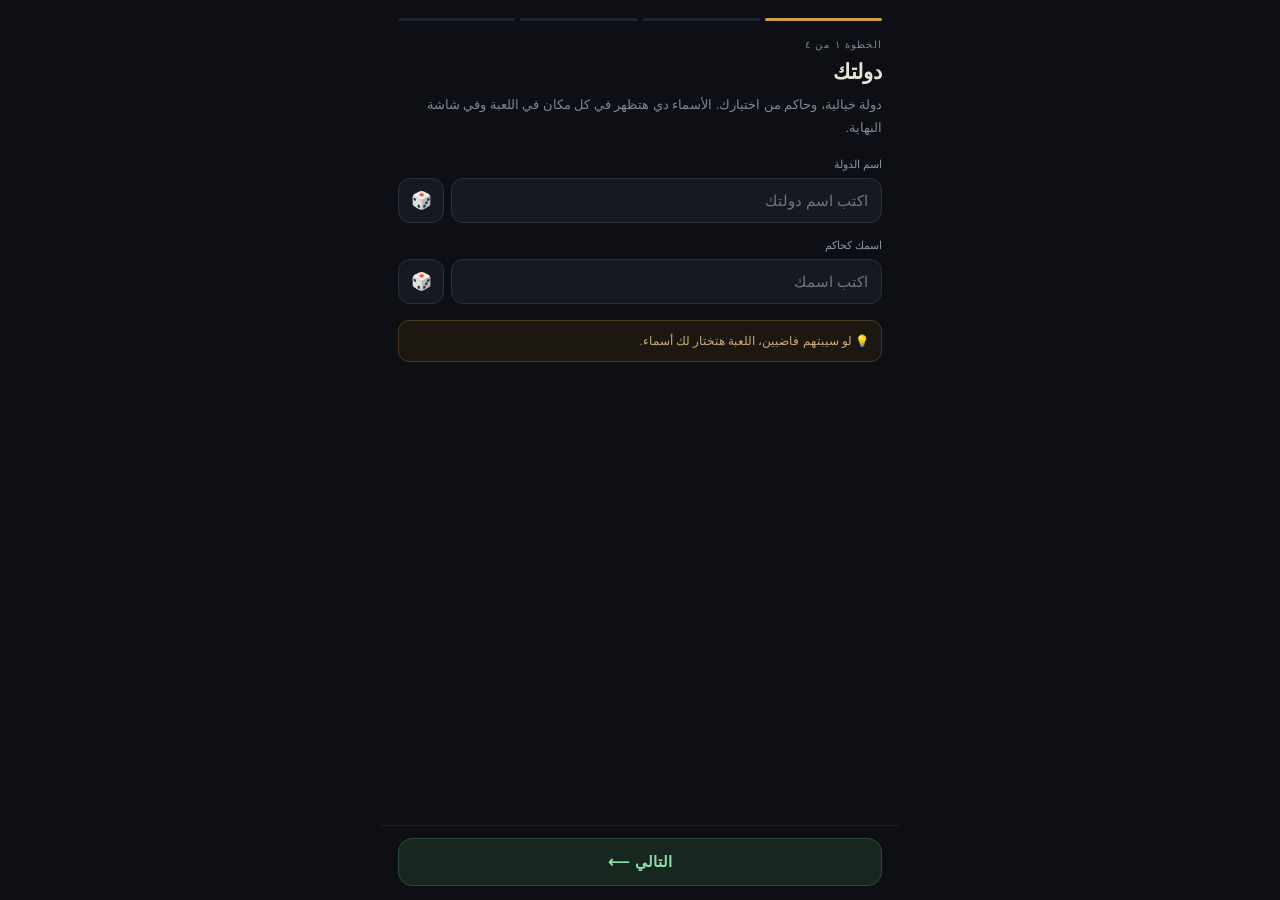
==== game/index.html @ fe2328a4 "البند ٥ — هيكل اللعبة وشاشة البداية" ====
<!DOCTYPE html>
<html lang="ar" dir="rtl">
<head>
<meta charset="utf-8">
<meta name="viewport" content="width=device-width,initial-scale=1,viewport-fit=cover,user-scalable=no">
<meta name="theme-color" content="#0d0f14">
<title>الحُكم</title>
<style>/* One dark theme only: this is a game screen, not a document. Every colour is
   explicit so it never borrows anything from the host page. */
:root{
  --bg:#0d0f14; --panel:#141922; --panel2:#1a1f2b; --line:#232a38; --line2:#2a3040;
  --ink:#e8e3d8; --dim:#7d8697; --dim2:#5d667a;
  --gold:#e8c87a; --gold2:#c9a24b;
  --good:#68d094; --warn:#e8c87a; --bad:#e07575; --info:#6fa8e0;
}
*{box-sizing:border-box;margin:0;padding:0;-webkit-tap-highlight-color:transparent}
html,body{height:100%}
body{
  background:var(--bg); color:var(--ink);
  font-family:'Segoe UI',Tahoma,Arial,sans-serif;
  direction:rtl; text-align:right;
  overscroll-behavior:none; -webkit-user-select:none; user-select:none;
}
#app{max-width:520px;margin:0 auto;height:100dvh;display:flex;flex-direction:column;overflow:hidden}
button{font-family:inherit;cursor:pointer;color:inherit}
.hidden{display:none!important}

/* ---------------------------------------------------------------- setup */
.setup{flex:1;display:flex;flex-direction:column;overflow:hidden}
.setup .steps{display:flex;gap:5px;padding:18px 18px 12px;flex:none}
.setup .sp{flex:1;height:3px;background:#1e2431;border-radius:2px;transition:background .3s}
.setup .sp.on{background:var(--gold2)} .setup .sp.done{background:#3d6b52}
.setup .body{flex:1;overflow-y:auto;padding:6px 18px 18px}
.setup .foot{padding:12px 18px calc(14px + env(safe-area-inset-bottom));flex:none;
  border-top:1px solid var(--panel2);display:flex;gap:8px}
.eyebrow{font-size:10px;color:var(--dim);letter-spacing:.12em;margin-bottom:6px}
h1{font-size:21px;font-weight:700;line-height:1.5;margin-bottom:6px}
.lede{font-size:12.5px;color:var(--dim);line-height:1.85;margin-bottom:18px}
.field{margin-bottom:16px}
.field label{display:block;font-size:11px;color:#8b93a5;margin-bottom:7px}
.field .wrap{display:flex;gap:7px}
input{flex:1;background:var(--panel);border:1px solid var(--line2);border-radius:12px;
  padding:13px;color:var(--ink);font-family:inherit;font-size:15px;text-align:right;
  -webkit-user-select:text;user-select:text}
input:focus{outline:none;border-color:var(--gold2)}
.dice{flex:0 0 46px;background:var(--panel);border:1px solid var(--line2);border-radius:12px;
  color:var(--gold2);font-size:17px}
.opt{width:100%;text-align:right;background:var(--panel);border:1px solid var(--line);
  border-radius:15px;padding:14px;margin-bottom:9px;transition:border-color .15s,background .15s}
.opt.sel{border-color:var(--gold2);background:#191f29}
.opt .hd{display:flex;align-items:center;gap:9px;margin-bottom:3px}
.opt .ic{font-size:20px} .opt .nm{font-size:15.5px;font-weight:700;flex:1}
.opt .tag{font-size:9.5px;color:var(--dim);border:1px solid var(--line2);border-radius:20px;padding:2px 8px}
.opt.sel .tag{color:var(--gold);border-color:#4a3f22}
.opt .ds{font-size:11.5px;color:#8b93a5;line-height:1.85;margin-top:6px}
.opt .detail{max-height:0;overflow:hidden;transition:max-height .28s ease}
.opt.sel .detail{max-height:400px}
.lst{margin-top:11px;padding-top:10px;border-top:1px solid var(--line)}
.li{font-size:11.5px;line-height:1.8;display:flex;gap:7px;margin-bottom:5px}
.li b{flex:none;font-weight:400}
.good b{color:var(--good)} .bad b{color:var(--bad)}
.feel{font-size:11px;color:var(--gold2);margin-top:10px;font-style:italic}
.btn{flex:1;padding:14px;border-radius:14px;border:1px solid #2c4a38;background:#182620;
  color:#8ee0ab;font-size:15px;font-weight:700}
.btn[disabled]{opacity:.35}
.btn.ghost{flex:0 0 92px;background:var(--panel);border-color:var(--line2);color:var(--dim);
  font-weight:400;font-size:13px}
.btn:active:not([disabled]){transform:scale(.98)}
.sum{background:var(--panel);border:1px solid var(--line);border-radius:15px;padding:14px;margin-bottom:9px}
.srow{display:flex;justify-content:space-between;align-items:baseline;padding:6px 0;font-size:13px}
.srow .v{font-variant-numeric:tabular-nums;font-weight:700}
.srow .d{font-size:10.5px;margin-right:6px}
.up{color:var(--good)} .dn{color:var(--bad)}
.flag{background:#1d1712;border:1px solid #4a3a22;border-radius:11px;padding:10px 12px;
  font-size:11.5px;line-height:1.8;color:#c9a97a;margin-bottom:8px}
.title{background:linear-gradient(180deg,#1e2431,#171c26);border:1px solid #2e3648;border-radius:16px;
  padding:18px 14px;text-align:center;margin-bottom:12px}
.title .cn{font-size:19px;font-weight:700;margin-bottom:4px}
.title .rn{font-size:12px;color:var(--gold)}

/* ---------------------------------------------------------------- game */
.game{flex:1;display:flex;flex-direction:column;overflow:hidden}
.top{padding:calc(10px + env(safe-area-inset-top)) 13px 9px;border-bottom:1px solid #1e2431;
  background:var(--panel);flex:none}
.trow{display:flex;justify-content:space-between;align-items:center;margin-bottom:5px;gap:8px}
.date{font-size:12px;color:#8b93a5;white-space:nowrap}
.date b{color:var(--gold);font-size:14px;font-variant-numeric:tabular-nums}
.who{font-size:10.5px;color:var(--dim2);overflow:hidden;text-overflow:ellipsis;
  white-space:nowrap;margin-bottom:9px}
.clock{display:flex;gap:4px;flex:none}
.cbtn{background:var(--panel2);border:1px solid var(--line2);color:#8b93a5;border-radius:7px;
  padding:4px 8px;font-size:11px;min-width:30px}
.cbtn.on{background:#1e2a22;border-color:#2c4a38;color:#8ee0ab}
.meters{display:grid;grid-template-columns:repeat(4,1fr);gap:7px}
.mtr{text-align:center}
.mtr .lb{font-size:8.5px;color:var(--dim);display:block;margin-bottom:3px}
.mtr .vl{font-size:13px;font-weight:700;font-variant-numeric:tabular-nums;display:block;margin-bottom:3px}
.mtr .bar{height:3px;background:#0d1017;border-radius:2px;overflow:hidden}
.mtr .fl{height:100%;border-radius:2px;transition:width .4s,background .4s}
.mtr.danger{animation:pulse 1.3s infinite}
@keyframes pulse{0%,100%{opacity:1}50%{opacity:.55}}
.view{flex:1;overflow-y:auto;padding:14px;-webkit-overflow-scrolling:touch}
.nav{display:grid;grid-template-columns:repeat(5,1fr);border-top:1px solid #1e2431;
  background:var(--panel);flex:none;padding-bottom:env(safe-area-inset-bottom)}
.nav button{background:none;border:0;padding:9px 2px 11px;color:var(--dim2);font-size:9px;
  display:flex;flex-direction:column;align-items:center;gap:4px}
.nav button i{font-style:normal;font-size:17px;opacity:.5}
.nav button.on{color:var(--gold)} .nav button.on i{opacity:1}
.soon{background:var(--panel);border:1px dashed #3a4457;border-radius:14px;padding:22px 16px;text-align:center}
.soon .ic{font-size:30px;display:block;margin-bottom:10px;opacity:.8}
.soon h3{font-size:15px;margin-bottom:7px}
.soon p{font-size:12px;color:var(--dim);line-height:1.9;max-width:34ch;margin:0 auto}
.soon .item{display:inline-block;margin-top:12px;font-size:10.5px;color:var(--gold2);
  border:1px solid #4a3f22;border-radius:20px;padding:3px 11px}
.card{background:var(--panel);border:1px solid var(--line);border-radius:13px;padding:13px;margin-bottom:9px}
.card h3{font-size:14px;margin-bottom:8px}
.krow{display:flex;justify-content:space-between;padding:5px 0;font-size:13px;color:#9aa3b6}
.krow b{color:var(--ink);font-variant-numeric:tabular-nums}
.log{font-size:11.5px;color:var(--dim);line-height:1.9;border-right:2px solid var(--line2);
  padding-right:10px;margin-bottom:7px}
</style>
</head>
<body>
<div id="app">

  <div class="setup" id="setup">
    <div class="steps" id="steps"></div>
    <div class="body" id="setupBody"></div>
    <div class="foot" id="setupFoot"></div>
  </div>

  <div class="game hidden" id="game">
    <div class="top">
      <div class="trow">
        <div class="date" id="date"></div>
        <div class="clock">
          <button class="cbtn" id="pp" data-clock="pp">▶</button>
          <button class="cbtn" id="sp0" data-clock="0">×١</button>
          <button class="cbtn" id="sp1" data-clock="1">×٢</button>
          <button class="cbtn" id="sp2" data-clock="2">×٣</button>
        </div>
      </div>
      <div class="who" id="who"></div>
      <div class="meters" id="meters"></div>
    </div>
    <div class="view" id="view"></div>
    <div class="nav" id="nav"></div>
  </div>

</div>
<script>/* ============================================================================
   The engine. No DOM here — only state and rules.
   Kept separate from the UI so the same month loop can later be driven by the
   balance simulator without a browser, and so a UI bug can never be a rules bug.
   ========================================================================== */

var BALANCE = {"_note": "كل الفلوس بالمليون. كل المؤشرات من 0 إلى 100 إلا التضخم (نسبة سنوية).", "start": {"treasury": 2400, "inflation": 6.0, "tax_rate": 20, "utility_price": 50, "food_subsidy": 60, "budget_pct": 118, "minister_competence": 65, "admin_salaries": 180, "population_millions": 12.0}, "governorates": {"capital": {"name": "العاصمة", "population": 4.2, "wealth": 1.3, "youth": 0.85, "facilities": {"water": 3, "power": 2, "sewage": 2, "health": 4, "edu": 5, "police": 6, "fire": 4}}, "industrial": {"name": "الصناعية", "population": 2.4, "wealth": 1.1, "youth": 1.0, "facilities": {"water": 2, "power": 1, "sewage": 1, "health": 2, "edu": 3, "police": 3, "fire": 2}}, "agri": {"name": "الزراعية", "population": 2.2, "wealth": 0.8, "youth": 1.05, "facilities": {"water": 1, "power": 1, "sewage": 1, "health": 2, "edu": 2, "police": 2, "fire": 2}}, "south": {"name": "الجنوب", "population": 2.6, "wealth": 0.6, "youth": 1.35, "facilities": {"water": 1, "power": 1, "sewage": 1, "health": 1, "edu": 3, "police": 3, "fire": 1}}, "border": {"name": "الحدودية", "population": 0.6, "wealth": 0.75, "youth": 1.0, "facilities": {"water": 1, "power": 1, "sewage": 0, "health": 1, "edu": 1, "police": 1, "fire": 1}}}, "services": {"water": {"name": "المياه", "serves_millions": 1.5, "monthly_ask": 60, "build_cost": 520, "build_months": 6, "adds_monthly": 9, "approval_weight": 0.16}, "power": {"name": "الكهربا", "serves_millions": 1.8, "monthly_ask": 105, "build_cost": 900, "build_months": 11, "adds_monthly": 16, "approval_weight": 0.15}, "sewage": {"name": "الصرف", "serves_millions": 2.0, "monthly_ask": 45, "build_cost": 610, "build_months": 9, "adds_monthly": 8, "approval_weight": 0.11}, "health": {"name": "الصحة", "serves_millions": 1.0, "monthly_ask": 82, "build_cost": 400, "build_months": 8, "adds_monthly": 7, "approval_weight": 0.17}, "edu": {"name": "التعليم", "serves_millions": 0.6, "monthly_ask": 95, "build_cost": 180, "build_months": 4, "adds_monthly": 6, "approval_weight": 0.14}, "police": {"name": "الشرطة", "serves_millions": 0.5, "monthly_ask": 58, "build_cost": 150, "build_months": 3, "adds_monthly": 5, "approval_weight": 0.15}, "fire": {"name": "الإسعاف", "serves_millions": 0.5, "monthly_ask": 35, "build_cost": 120, "build_months": 3, "adds_monthly": 4, "approval_weight": 0.12}}, "income": {"income_tax_coef": 2.3, "corporate_tax_coef": 33.0, "utility_bills_coef": 22.0, "formula": "الدخل = مؤشر الأسعار × (سكان×2.30×الضريبة×كفاءة المالية + سكان×33×(الكهربا÷60)×كفاءة المالية + سكان×22×(سعر الفواتير÷50))"}, "food": {"agri_yield": 11.0, "world_price": 28, "consumption_per_million": 1.0, "price_smoothing": 0.55, "formula": "الإنتاج = 11 × (مستوى مياه الزراعية ÷ 60) · العجز = السكان − الإنتاج"}, "inflation": {"monthly_decay": 0.08, "floor": 3.0, "deficit_penalty": 1.4, "collapse_at": 150.0, "pain_starts_above": 9.0, "pain_coef": 1.5, "print_350_adds": 2.2}, "mood": {"smoothing": 0.3, "stability_smoothing": 0.22, "tax_pain_coef": 1.6, "tax_pain_free_below": 18, "utility_pain_coef": 0.8, "food_pain_coef": 0.85, "approval_danger": 35, "stability_danger": 40, "boil_cap": 100, "boil_cooldown": 7}, "population": {"monthly_growth_base": 0.0018, "health_penalty_coef": 0.001}};
var SETUP   = {"government_types": [{"id": "monarchy", "ic": "👑", "nm": "ملكي", "tag": "الشرعية موروثة", "desc": "إنت ملك. الناس مش لازم تحبك عشان تفضل في الكرسي — بس تغيير أي حاجة صعب.", "mods": {"stability": 12, "ap": -1}, "good": ["ثبات سياسي بيبدأ أعلى بـ١٢", "الغليان بيتراكم أبطأ ١٥٪", "العزل محتاج أزمة أكبر بكتير"], "bad": ["طاقة قرارات أقل (٥) — البلاط والتقاليد بيقيدوك", "الشباب والحزب الحديث بيبدأوا غاضبين", "عزل أي وزير بيكلف ثبات ×١.٥"], "feel": "لعبة بطيئة ومستقرة. بتعيش طويل، بس بتتحرك ببطء."}, {"id": "republic", "ic": "🗳️", "nm": "جمهوري", "tag": "شرعيتك من الصندوق", "desc": "دولة بمؤسسات. الجهاز بيشتغل أحسن — بس فيه انتخابات كل ٤ سنين، والرضا وقتها هو كل حاجة.", "mods": {"competence": 8}, "good": ["كفاءة الوزرا +٨ — التعيين مؤسسي مش مزاجي", "دخل الضرايب +٨٪ (جهاز تحصيل منظم)", "الفضيحة الواحدة مش بتوديك — المؤسسات بتمتص"], "bad": ["🗳️ انتخابات كل ٤ سنين — رضاك تحت ٤٠ يوم الانتخابات = خرجت", "نفوذ الأحزاب +١٥٪", "الإعلام أحر → الفضايح بتنتشر أسرع"], "feel": "لعبة بإيقاع. أربع سنين شغل، وامتحان."}, {"id": "dictator", "ic": "🎖️", "nm": "ديكتاتوري", "tag": "شرعيتك من الجيش", "desc": "كل السلطة في إيدك. الأحزاب ضعيفة والإعلام مقموع — والجيش هو الحاجة الوحيدة اللي بتخاف منها.", "mods": {"ap": 2, "approval": -10}, "good": ["طاقة قرارات ٨ — تعمل اللي إنت عايزه", "القمع بينجح أكتر ٣٠٪", "نفوذ الأحزاب −٤٠٪", "احتمال الفضيحة ×٠.٦ — الإعلام مقفول"], "bad": ["الرضا بيبدأ −١٠ وبينزل لوحده كل شهر", "دخل الشركات −١٥٪ — مفيش استثمار", "⚠️ لو رضا الجيش نزل تحت ٣٠ → انقلاب فوري ونهاية تالتة"], "feel": "لعبة قوة وخوف. بتقدر على كل حاجة إلا حاجة واحدة."}], "society_types": [{"id": "conservative", "ic": "🕌", "nm": "مجتمع محافظ", "tag": "بطيء ومستقر", "desc": "مجتمع متماسك بيقدّر الاستقرار. بيسامحك كتير — لو ما حاولتش تغيّره.", "mods": {"stability": 8}, "good": ["ثبات +٨", "الغليان بيتراكم أبطأ ١٥٪", "كتلة المتدينين أكبر — ولو راضية بتهدّي الباقي"], "bad": ["كل إصلاح كبير بيكلف ضعف الرضا", "التعليم أثره على الاقتصاد أقل ٢٠٪"]}, {"id": "open", "ic": "🏙️", "nm": "مجتمع مدني منفتح", "tag": "بينمو وبيراقب", "desc": "مجتمع متعلم وبيتحرك بسرعة. بيبني لك اقتصاد قوي — وبيمسك عليك كل غلطة.", "mods": {"competence": 6}, "good": ["التعليم أثره +٣٠٪ على الدخل طويل المدى", "دخل الشركات +١٢٪", "كفاءة الوزرا +٦"], "bad": ["الفضيحة بتنتشر ×١.٥ — الإعلام حر", "كتلة الشباب أكبر وبتنزل الشارع أسرع"]}, {"id": "tribal", "ic": "🪶", "nm": "مجتمع قبلي عشائري", "tag": "ولاء بدل كفاءة", "desc": "الولاء هنا أهم من الشهادة. رجالتك مخلصين لك — ومش شاطرين.", "mods": {"loyalty": 15, "competence": -12}, "good": ["ولاء الوزرا بيبدأ +١٥", "رشوة الجيش أرخص ٣٠٪", "المحافظات البعيدة أهدى"], "bad": ["كفاءة الوزرا −١٢ — محسوبية", "لو بنيت في محافظة كتير، الباقيين بيغاروا ورضاهم ينزل"]}, {"id": "divided", "ic": "⚡", "nm": "مجتمع منقسم", "tag": "صعب — للمرة التانية", "desc": "مجتمع مشقوق لنصين. خصومك مش متفقين على حاجة — ولا شعبك كمان.", "mods": {"approval": -6}, "good": ["الأحزاب مش بتتحد ضدك", "تقدر تلعب طرف ضد طرف — التفاوض أرخص"], "bad": ["كل أزمة بتكبر ×١.٤", "الرضا بيبدأ −٦ والغليان بيتراكم أسرع"]}], "base_start": {"approval": 52, "stability": 68, "treasury": 2400, "ap": 6, "inflation": 6.0, "competence": 65, "loyalty": 65}, "suggested_country_names": ["جمهورية النهر", "دولة السواحل", "بلاد الرمال", "اتحاد الوديان", "مملكة الشمال", "دولة المرتفعات", "بلاد النخيل"], "suggested_ruler_names": ["كريم عبد الحكم", "سليم الفارس", "عادل بن راشد", "نور الدين حلمي", "طارق العامري", "مراد الشريف"]};

/* Speeds are seconds of real time per in-game month. Slow is deliberately slow:
   the player should have time to read a screen before the month turns. */
var SPEEDS = [6.0, 3.0, 1.5];

function clamp(v, lo, hi) { return Math.max(lo === undefined ? 0 : lo, Math.min(hi === undefined ? 100 : hi, v)); }

/* Build the starting state from the player's setup choices.
   Everything the game needs lives on this one plain object, so saving the game
   later is JSON.stringify(S) and nothing more. */
function newGame(choice) {
  var b = BALANCE.start;
  var S = {
    version: 1,
    country: choice.country,
    ruler: choice.ruler,
    govId: choice.gov.id,
    socId: choice.soc.id,
    month: 1,            // 1..12
    year: 1,
    totalMonths: 0,      // months survived — the score
    approval: SETUP.base_start.approval,
    stability: SETUP.base_start.stability,
    inflation: b.inflation,
    priceIndex: 1.0,
    treasury: b.treasury,
    personal: 0,
    ap: SETUP.base_start.ap,
    apMax: SETUP.base_start.ap,
    competence: SETUP.base_start.competence,
    loyalty: SETUP.base_start.loyalty,
    log: []
  };
  // Government and society are modifiers, never separate content. Applying them
  // here is the only place they touch the state.
  [choice.gov, choice.soc].forEach(function (opt) {
    for (var k in opt.mods) if (S[k] !== undefined) S[k] += opt.mods[k];
  });
  S.apMax = S.ap;
  S.approval = clamp(S.approval);
  S.stability = clamp(S.stability);
  return S;
}

/* Events carry DATA, never text. The engine must not decide how a number is
   written — that is the UI's job, and mixing the two put Latin digits on an
   Arabic screen once already. */

/* The whole month, in one function.
   Whatever calls this — a timer, a button, or elapsed offline time — is not the
   engine's business. That separation is what lets us change how time flows
   without touching a single rule. Returns the events the UI should react to. */
function tickMonth(S) {
  var events = [];

  S.totalMonths += 1;
  S.month += 1;
  if (S.month > 12) { S.month = 1; S.year += 1; events.push({ type: 'year', year: S.year }); }

  // Prices drift with inflation every month; the rest of the economy lands in
  // item 7 and reads this index rather than raw numbers.
  S.priceIndex *= 1 + (S.inflation / 100) / 12;

  S.ap = S.apMax;                       // action points refill each month

  return events;
}

/* ---- helpers the UI needs but that are rules, not presentation ---------- */

function govOf(S) {
  return SETUP.government_types.filter(function (g) { return g.id === S.govId; })[0];
}
function socOf(S) {
  return SETUP.society_types.filter(function (s) { return s.id === S.socId; })[0];
}

/* A meter is in danger below the balance file's own thresholds, so the warning
   the player sees and the number the simulator uses can never disagree. */
function danger(S) {
  return {
    approval: S.approval < BALANCE.mood.approval_danger,
    stability: S.stability < BALANCE.mood.stability_danger,
    inflation: S.inflation > BALANCE.inflation.pain_starts_above
  };
}
</script>
<script>/* ============================================================================
   The screens. Reads the engine's state, never changes the rules.
   ========================================================================== */

var AR = '٠١٢٣٤٥٦٧٨٩';
function ar(n) {
  return String(Math.round(n)).replace(/-/g, '−').replace(/\d/g, function (d) { return AR[+d]; });
}
/* Decimals need the same digits as everything else, or one number on the screen
   is suddenly in a different script from its neighbours. */
function arDec(n, places) {
  return n.toFixed(places).replace(/\./g, '٫').replace(/\d/g, function (d) { return AR[+d]; });
}
function el(id) { return document.getElementById(id); }

var S = null;                 // the game state, null while in setup
var tab = 'pres';
var running = false;
var speed = 0;
var timer = null;
var setupState = { step: 0, country: '', ruler: '', gov: null, soc: null };

/* ------------------------------------------------------------------ setup */
function setupView() {
  var st = setupState;
  if (st.step === 0) {
    return '<div class="eyebrow">الخطوة ١ من ٤</div><h1>دولتك</h1>'
      + '<p class="lede">دولة خيالية، وحاكم من اختيارك. الأسماء دي هتظهر في كل مكان في اللعبة وفي شاشة النهاية.</p>'
      + '<div class="field"><label>اسم الدولة</label><div class="wrap">'
      + '<input id="cn" value="' + esc(st.country) + '" placeholder="اكتب اسم دولتك">'
      + '<button class="dice" data-roll="country">🎲</button></div></div>'
      + '<div class="field"><label>اسمك كحاكم</label><div class="wrap">'
      + '<input id="rn" value="' + esc(st.ruler) + '" placeholder="اكتب اسمك">'
      + '<button class="dice" data-roll="ruler">🎲</button></div></div>'
      + '<div class="flag">💡 لو سيبتهم فاضيين، اللعبة هتختار لك أسماء.</div>';
  }
  if (st.step === 1) {
    return '<div class="eyebrow">الخطوة ٢ من ٤</div><h1>نظام الحكم</h1>'
      + '<p class="lede">ده مش شكل بس — ده بيغيّر مصدر شرعيتك، يعني بيغيّر الحاجة اللي ممكن تسقطك.</p>'
      + optionList(SETUP.government_types, st.gov, 'gov');
  }
  if (st.step === 2) {
    return '<div class="eyebrow">الخطوة ٣ من ٤</div><h1>طبيعة المجتمع</h1>'
      + '<p class="lede">الناس اللي هتحكمهم. ده بيحدد إيه اللي بيغضبهم، وقد إيه بيسامحوا.</p>'
      + optionList(SETUP.society_types, st.soc, 'soc');
  }
  return summaryView();
}

function esc(s) {
  return String(s).replace(/&/g, '&amp;').replace(/</g, '&lt;').replace(/>/g, '&gt;').replace(/"/g, '&quot;');
}

function optionList(list, current, key) {
  return list.map(function (o, i) {
    var sel = current && current.id === o.id;
    var h = '<button class="opt' + (sel ? ' sel' : '') + '" data-pick="' + key + '" data-i="' + i + '">'
      + '<div class="hd"><span class="ic">' + o.ic + '</span><span class="nm">' + o.nm + '</span>'
      + '<span class="tag">' + o.tag + '</span></div>'
      + '<p class="ds">' + o.desc + '</p><div class="detail"><div class="lst">';
    h += o.good.map(function (g) { return '<div class="li good"><b>▲</b><span>' + g + '</span></div>'; }).join('');
    h += o.bad.map(function (g) { return '<div class="li bad"><b>▼</b><span>' + g + '</span></div>'; }).join('');
    if (o.feel) h += '<div class="feel">' + o.feel + '</div>';
    return h + '</div></div></button>';
  }).join('');
}

/* Showing the resulting numbers BEFORE the game starts is the point of the
   setup: the player should feel the trade-off, not discover it in year three. */
function summaryView() {
  var st = setupState, base = SETUP.base_start, v = {}, d = {};
  for (var k in base) v[k] = base[k];
  [st.gov, st.soc].forEach(function (o) {
    if (!o) return;
    for (var k in o.mods) { v[k] += o.mods[k]; d[k] = (d[k] || 0) + o.mods[k]; }
  });
  function row(label, key, suffix) {
    var delta = d[key] ? '<span class="d ' + (d[key] > 0 ? 'up' : 'dn') + '">'
      + (d[key] > 0 ? '▲+' : '▼') + ar(Math.abs(d[key])) + '</span>' : '';
    return '<div class="srow"><span>' + label + '</span><span class="v">'
      + ar(v[key]) + (suffix || '') + delta + '</span></div>';
  }
  var h = '<div class="eyebrow">الخطوة ٤ من ٤</div><h1>قبل ما تبدأ</h1>'
    + '<p class="lede">دي حالة دولتك يوم ما تمسك الحكم — بعد ما اختياراتك اتحسبت.</p>'
    + '<div class="title"><div class="cn">' + esc(st.country || 'دولة بلا اسم') + '</div>'
    + '<div class="rn">' + (st.gov ? st.gov.ic + ' ' : '') + esc(st.ruler || 'حاكم بلا اسم') + '</div></div>'
    + '<div class="sum">'
    + row('الرضا الشعبي', 'approval') + row('الثبات السياسي', 'stability')
    + row('كفاءة الوزرا', 'competence') + row('ولاء الوزرا', 'loyalty')
    + row('طاقة القرارات', 'ap') + row('التضخم', 'inflation', '٪')
    + '<div class="srow"><span>الخزينة</span><span class="v">' + ar(BALANCE.start.treasury) + 'م</span></div>'
    + '</div>';
  if (st.gov && st.gov.id === 'republic') h += '<div class="flag">🗳️ أول انتخابات بعد ٤٨ شهر. لو رضاك وقتها تحت ٤٠، خرجت.</div>';
  if (st.gov && st.gov.id === 'dictator') h += '<div class="flag">⚠️ رضا الجيش تحت ٣٠ = انقلاب فوري. راقب وزير الدفاع.</div>';
  if (st.gov && st.gov.id === 'monarchy') h += '<div class="flag">👑 مفيش انتخابات ومفيش مدة. بتفضل لحد ما يشيلوك.</div>';
  if (st.soc && st.soc.id === 'divided') h += '<div class="flag">⚡ الوضع الصعب. ما تلعبهوش أول مرة.</div>';
  return h;
}

function setupFoot() {
  var st = setupState;
  var ok = st.step === 1 ? !!st.gov : st.step === 2 ? !!st.soc : true;
  return (st.step > 0 ? '<button class="btn ghost" data-nav="back">⟶ رجوع</button>' : '')
    + '<button class="btn" data-nav="next"' + (ok ? '' : ' disabled') + '>'
    + (st.step === 3 ? 'ابدأ الحُكم ⟵' : 'التالي ⟵') + '</button>';
}

function drawSetup() {
  var h = '';
  for (var i = 0; i < 4; i++) h += '<div class="sp ' + (i < setupState.step ? 'done' : i === setupState.step ? 'on' : '') + '"></div>';
  el('steps').innerHTML = h;
  el('setupBody').innerHTML = setupView();
  el('setupFoot').innerHTML = setupFoot();
}

/* ------------------------------------------------------------------- game */
var TABS = [['pres', '🏛️', 'الرئاسة'], ['treas', '💰', 'الخزينة'], ['serv', '🏗️', 'الخدمات'],
            ['govt', '👔', 'الحكومة'], ['pol', '⚖️', 'السياسة']];

/* Each tab names the plan item that fills it. Blind building means Karim must
   be able to see what is done and what is not without asking. */
var SOON = {
  pres: ['🏛️', 'الرئاسة', 'المواقف اللي بتيجي لك، ومكتب الرئاسة والأفعال اللي بتبدأها إنت.', 'البند ١٢'],
  treas: ['💰', 'الخزينة', 'الدخل والمصروف والضرايب وأسعار الخدمات ودعم الغذاء.', 'البند ٨'],
  serv: ['🏗️', 'الخدمات', 'السبع خدمات، التشغيل والبناء، وفلتر المحافظات الخمسة.', 'البند ٧'],
  govt: ['👔', 'الحكومة', 'رئيس الوزراء والوزرا التمنية، الولاء والكفاءة، والبنك المركزي.', 'البند ١٠'],
  pol: ['⚖️', 'السياسة', 'الأحزاب الأربعة والكتل الاجتماعية الخمسة والصراع بينهم.', 'البند ١٣']
};

function meterColor(v) { return v >= 65 ? 'var(--good)' : v >= 45 ? 'var(--warn)' : 'var(--bad)'; }

function drawTop() {
  var g = govOf(S), dg = danger(S);
  el('date').innerHTML = 'الشهر <b>' + ar(S.month) + '</b> · السنة <b>' + ar(S.year) + '</b>';
  el('who').textContent = g.ic + ' ' + S.ruler + ' — ' + S.country;
  var m = [
    ['الرضا', S.approval, meterColor(S.approval), ar(S.approval), dg.approval],
    ['الثبات', S.stability, meterColor(S.stability), ar(S.stability), dg.stability],
    ['التضخم', Math.min(100, S.inflation * 2), dg.inflation ? 'var(--bad)' : 'var(--good)', ar(S.inflation) + '٪', dg.inflation],
    ['الطاقة', S.ap / S.apMax * 100, 'var(--info)', ar(S.ap) + '/' + ar(S.apMax), false]
  ];
  el('meters').innerHTML = m.map(function (x) {
    return '<div class="mtr' + (x[4] ? ' danger' : '') + '"><span class="lb">' + x[0] + '</span>'
      + '<span class="vl" style="color:' + x[2] + '">' + x[3] + '</span>'
      + '<div class="bar"><div class="fl" style="width:' + Math.max(0, Math.min(100, x[1])) + '%;background:' + x[2] + '"></div></div></div>';
  }).join('');
}

function drawNav() {
  el('nav').innerHTML = TABS.map(function (t) {
    return '<button class="' + (tab === t[0] ? 'on' : '') + '" data-tab="' + t[0] + '"><i>' + t[1] + '</i>' + t[2] + '</button>';
  }).join('');
}

function drawView() {
  var h = '';
  if (tab === 'pres') {
    var g = govOf(S), s = socOf(S);
    h += '<div class="card"><h3>' + esc(S.country) + '</h3>'
      + '<div class="krow"><span>نظام الحكم</span><b>' + g.ic + ' ' + g.nm + '</b></div>'
      + '<div class="krow"><span>طبيعة المجتمع</span><b>' + s.ic + ' ' + s.nm + '</b></div>'
      + '<div class="krow"><span>شهور في الحكم</span><b>' + ar(S.totalMonths) + '</b></div>'
      + '<div class="krow"><span>الخزينة</span><b>' + ar(S.treasury) + 'م</b></div>'
      + '<div class="krow"><span>مؤشر الأسعار</span><b>×' + arDec(S.priceIndex, 2) + '</b></div></div>';
    if (S.log.length) {
      h += '<div class="card"><h3>آخر الأخبار</h3>'
        + S.log.slice(-6).reverse().map(function (l) { return '<div class="log">' + l + '</div>'; }).join('')
        + '</div>';
    }
  }
  var k = SOON[tab];
  h += '<div class="soon"><span class="ic">' + k[0] + '</span><h3>' + k[1] + '</h3>'
    + '<p>' + k[2] + '</p><span class="item">لسه بيتبني — ' + k[3] + '</span></div>';
  el('view').innerHTML = h;
}

function drawClock() {
  el('pp').textContent = running ? '⏸' : '▶';
  el('pp').className = 'cbtn' + (running ? ' on' : '');
  for (var i = 0; i < 3; i++) el('sp' + i).className = 'cbtn' + (speed === i ? ' on' : '');
}

function drawGame() { drawTop(); drawNav(); drawView(); drawClock(); }

/* ------------------------------------------------------------------ clock */
/* The timer is the only thing that knows about real time. tickMonth() has no
   idea it exists, which is what makes the time model swappable later. */
function schedule() {
  if (timer) { clearInterval(timer); timer = null; }
  if (running) timer = setInterval(step, SPEEDS[speed] * 1000);
}
function setRunning(v) { running = v; schedule(); drawClock(); }
/* Turns an engine event into a line the player reads. Every number goes through
   ar() here, so nothing can reach the screen in Latin digits. */
function eventText(e) {
  if (e.type === 'year') return 'بدأت السنة ' + ar(e.year) + '.';
  return e.text || '';
}

function step() {
  var events = tickMonth(S);
  events.forEach(function (e) {
    var line = eventText(e);
    if (line) S.log.push(line);
  });
  // Anything the player must see stops the clock. Later this is where a crisis,
  // a scandal or a finished project will pause the game for a decision.
  if (events.length) setRunning(false);
  drawGame();
}

/* ----------------------------------------------------------------- events */
document.addEventListener('click', function (ev) {
  var t = ev.target.closest('[data-pick],[data-nav],[data-roll],[data-tab],[data-clock]');
  if (!t) return;
  if (t.dataset.pick) {
    var list = t.dataset.pick === 'gov' ? SETUP.government_types : SETUP.society_types;
    setupState[t.dataset.pick] = list[+t.dataset.i];
    drawSetup();
  } else if (t.dataset.roll) {
    var names = t.dataset.roll === 'country' ? SETUP.suggested_country_names : SETUP.suggested_ruler_names;
    setupState[t.dataset.roll] = names[Math.floor(Math.random() * names.length)];
    drawSetup();
  } else if (t.dataset.nav) {
    captureNames();
    if (t.dataset.nav === 'back') { setupState.step--; drawSetup(); }
    else if (setupState.step < 3) { setupState.step++; drawSetup(); }
    else startGame();
  } else if (t.dataset.tab) {
    tab = t.dataset.tab; drawNav(); drawView();
  } else if (t.dataset.clock === 'pp') {
    setRunning(!running);
  } else if (t.dataset.clock) {
    speed = +t.dataset.clock; schedule(); drawClock();
  }
});

function captureNames() {
  var c = el('cn'), r = el('rn');
  if (c) setupState.country = c.value.trim();
  if (r) setupState.ruler = r.value.trim();
}

function startGame() {
  if (!setupState.country) setupState.country = SETUP.suggested_country_names[0];
  if (!setupState.ruler) setupState.ruler = SETUP.suggested_ruler_names[0];
  S = newGame(setupState);
  S.log.push('بدأ حكم ' + S.ruler + ' في ' + S.country + '.');
  el('setup').classList.add('hidden');
  el('game').classList.remove('hidden');
  drawGame();
}

drawSetup();
</script>
</body>
</html>
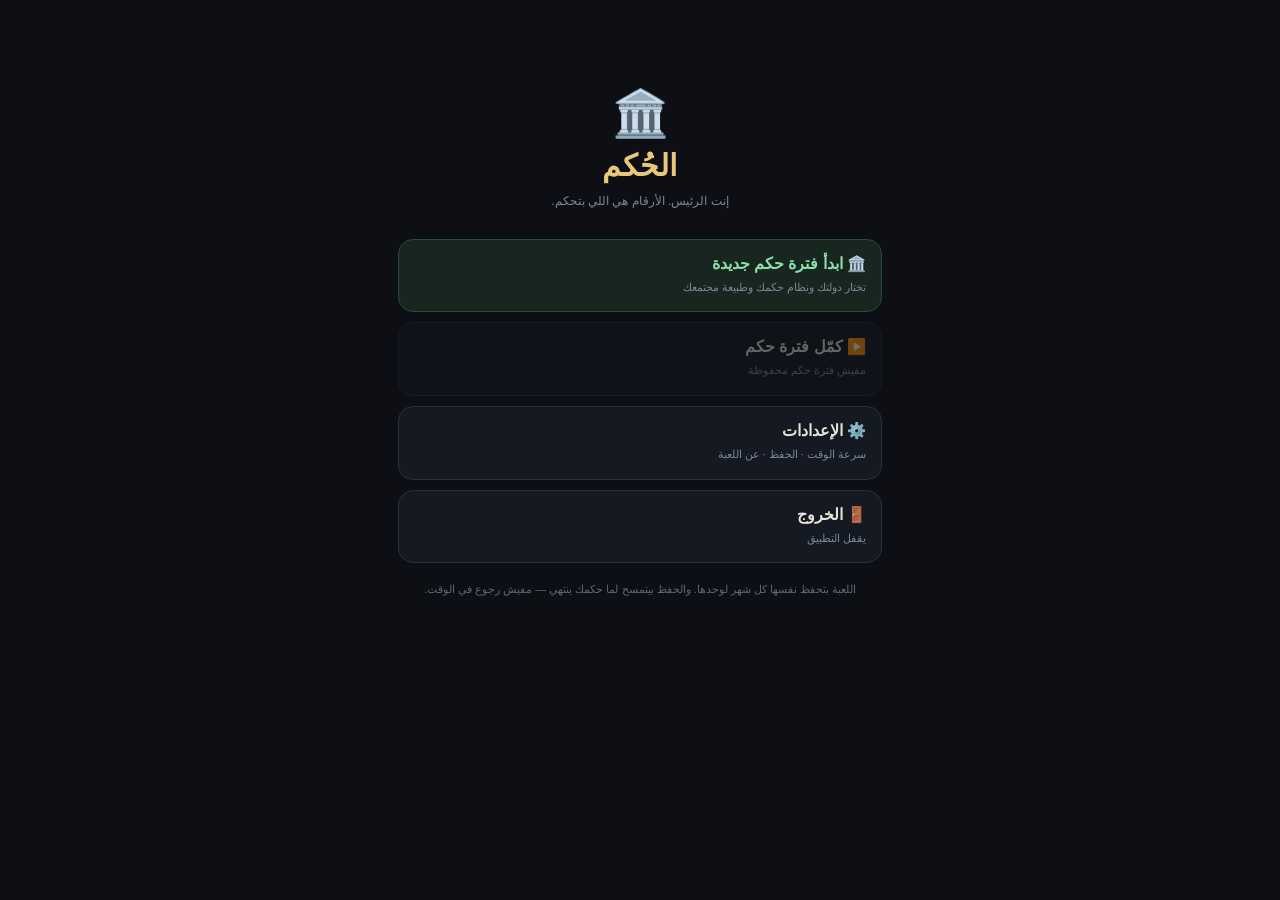
==== commit ae6fa298: "Add files via upload" ====
--- a/game/index.html
+++ b/game/index.html
@@ -3,7 +3,9 @@
 <head>
 <meta charset="utf-8">
 <meta name="viewport" content="width=device-width,initial-scale=1,viewport-fit=cover,user-scalable=no">
-<meta name="theme-color" content="#0d0f14">
+<meta name="theme-color" content="#141922">
+<meta name="mobile-web-app-capable" content="yes">
+<meta name="apple-mobile-web-app-status-bar-style" content="black-translucent">
 <title>الحُكم</title>
 <style>/* One dark theme only: this is a game screen, not a document. Every colour is
    explicit so it never borrows anything from the host page. */
@@ -24,6 +26,35 @@
 #app{max-width:520px;margin:0 auto;height:100dvh;display:flex;flex-direction:column;overflow:hidden}
 button{font-family:inherit;cursor:pointer;color:inherit}
 .hidden{display:none!important}
+
+/* ----------------------------------------------------------------- menu */
+.menu{flex:1;display:flex;flex-direction:column;overflow-y:auto;padding:0 18px
+  calc(18px + env(safe-area-inset-bottom))}
+.menu.hidden{display:none!important}
+.mhead{text-align:center;padding:min(14vh,90px) 0 26px;flex:none}
+.mlogo{font-size:46px;line-height:1;margin-bottom:12px}
+.mname{font-size:30px;font-weight:700;letter-spacing:.02em;color:var(--gold)}
+/* NOT .mtag — that name already belongs to the label on a minister's card.
+   The checker caught it the moment this was written. */
+.mline{font-size:12px;color:var(--dim);margin-top:8px;line-height:1.8}
+.mbody{flex:1}
+.mbtn{width:100%;text-align:right;background:var(--panel);border:1px solid var(--line2);
+  border-radius:15px;padding:15px;margin-bottom:10px;color:var(--ink);font-size:15.5px;
+  font-weight:600;font-family:inherit;display:flex;flex-direction:column;
+  align-items:flex-start;gap:5px}
+.mbtn.go{background:#182620;border-color:#2c4a38;color:#8ee0ab}
+.mbtn[disabled]{opacity:.4}
+.mbtn span{font-size:11px;color:var(--dim);font-weight:400;line-height:1.7}
+.mnote{font-size:11px;color:var(--dim2);line-height:1.9;text-align:center;margin-top:16px}
+.mrow2{display:flex;justify-content:space-between;align-items:center;gap:10px;
+  background:var(--panel);border:1px solid var(--line);border-radius:13px;
+  padding:13px;margin-bottom:9px}
+.mrow2 .lb2{font-size:13.5px}
+.mrow2 .lb2 span{display:block;font-size:10.5px;color:var(--dim2);margin-top:4px;line-height:1.7}
+.seg{display:flex;gap:5px;flex:none}
+.seg button{background:var(--panel2);border:1px solid var(--line2);color:#8b93a5;
+  border-radius:8px;padding:6px 11px;font-size:12px;font-family:inherit}
+.seg button.on{background:#1e2a22;border-color:#2c4a38;color:#8ee0ab}
 
 /* ---------------------------------------------------------------- setup */
 .setup{flex:1;display:flex;flex-direction:column;overflow:hidden}
@@ -91,15 +122,40 @@
 .cbtn{background:var(--panel2);border:1px solid var(--line2);color:#8b93a5;border-radius:7px;
   padding:4px 8px;font-size:11px;min-width:30px}
 .cbtn.on{background:#1e2a22;border-color:#2c4a38;color:#8ee0ab}
-.meters{display:grid;grid-template-columns:repeat(4,1fr);gap:7px}
+.meters{display:grid;grid-template-columns:repeat(5,1fr);gap:5px}
 .mtr{text-align:center}
-.mtr .lb{font-size:8.5px;color:var(--dim);display:block;margin-bottom:3px}
-.mtr .vl{font-size:13px;font-weight:700;font-variant-numeric:tabular-nums;display:block;margin-bottom:3px}
+.mtr .lb{font-size:8px;color:var(--dim);display:block;margin-bottom:3px}
+.mtr .vl{font-size:12px;font-weight:700;font-variant-numeric:tabular-nums;display:block;margin-bottom:3px}
 .mtr .bar{height:3px;background:#0d1017;border-radius:2px;overflow:hidden}
 .mtr .fl{height:100%;border-radius:2px;transition:width .4s,background .4s}
-.mtr.danger{animation:pulse 1.3s infinite}
+/* NOT called .danger: that name already belongs to the big red action button,
+   and a bare .danger rule would restyle any element carrying it. The meters did
+   carry it, so a country in trouble drew its top bar as a red button-shaped box
+   — shipped that way from the day the meters existed, because nobody had looked
+   at the screen while a meter was in the red. */
+.mtr.alarm{animation:pulse 1.3s infinite}
 @keyframes pulse{0%,100%{opacity:1}50%{opacity:.55}}
-.view{flex:1;overflow-y:auto;padding:14px;-webkit-overflow-scrolling:touch}
+.view{flex:1;overflow-y:auto;-webkit-overflow-scrolling:touch}
+.band{position:relative;height:132px;overflow:hidden;background:var(--bg)}
+.band svg{position:absolute;inset:0;width:100%;height:100%;display:block}
+/* The band clips whatever leaves it, so both lines have to sit fully inside it.
+   At bottom:-2px the subtitle's descenders were being sliced off — invisible in
+   a diff, obvious the moment you look at the screen. */
+.band .ttl{position:absolute;right:14px;bottom:24px;font-size:17px;font-weight:700;
+  letter-spacing:.01em;text-shadow:0 2px 12px rgba(0,0,0,.9)}
+.band .sub{position:absolute;right:14px;bottom:8px;font-size:10px;line-height:1.5;color:var(--dim);
+  text-shadow:0 1px 8px rgba(0,0,0,.9)}
+/* Sits on the artwork, so it needs its own dark plate to stay readable over a
+   bright part of the scene. */
+.band .back{position:absolute;top:10px;right:12px;background:rgba(9,12,18,.78);
+  border:1px solid var(--line2);color:var(--ink);font-size:11.5px;font-weight:600;
+  border-radius:20px;padding:6px 12px;display:flex;align-items:center;gap:5px;max-width:70%}
+.band .back b{color:var(--dim);font-weight:400;overflow:hidden;text-overflow:ellipsis;white-space:nowrap}
+.jump{width:100%;background:var(--panel);border:1px solid var(--line);border-radius:13px;
+  padding:13px;margin-bottom:9px;color:var(--ink);font-size:13.5px;font-weight:600;
+  display:flex;flex-direction:column;align-items:flex-start;gap:4px;text-align:right}
+.jump span{font-size:11px;color:var(--dim);font-weight:400;line-height:1.7}
+.pad{padding:14px}
 .nav{display:grid;grid-template-columns:repeat(5,1fr);border-top:1px solid #1e2431;
   background:var(--panel);flex:none;padding-bottom:env(safe-area-inset-bottom)}
 .nav button{background:none;border:0;padding:9px 2px 11px;color:var(--dim2);font-size:9px;
@@ -112,18 +168,178 @@
 .soon p{font-size:12px;color:var(--dim);line-height:1.9;max-width:34ch;margin:0 auto}
 .soon .item{display:inline-block;margin-top:12px;font-size:10.5px;color:var(--gold2);
   border:1px solid #4a3f22;border-radius:20px;padding:3px 11px}
+/* ---- cabinet board ---- */
+.mrow{background:var(--panel);border:1px solid var(--line);border-radius:13px;
+  padding:12px 13px;margin-bottom:9px}
+.mhd{display:flex;align-items:center;gap:10px}
+.mhd .mic{font-size:21px;flex:none;width:26px;text-align:center}
+/* min-width:0 is what lets the ellipsis below actually kick in. Without it a
+   long sub-line pushes the number off the edge of the card instead of
+   truncating — the governor's row lost its number that way. */
+.mhd .mnm{flex:1;min-width:0;font-size:13.5px;font-weight:700;line-height:1.35}
+.mhd .mof{display:block;font-size:10.5px;color:var(--dim);font-weight:400;margin-top:2px;
+  overflow:hidden;text-overflow:ellipsis;white-space:nowrap}
+.mhd .mbig{font-size:21px;font-weight:700;font-variant-numeric:tabular-nums;flex:none}
+.mtag{display:inline-block;margin-top:8px;font-size:10px;border-radius:20px;padding:2px 9px;
+  border:1px solid currentColor}
+.mtag.good{color:var(--good)} .mtag.warn{color:var(--warn)} .mtag.bad{color:var(--bad)}
+.mbars{display:flex;gap:14px;margin-top:9px}
+.mb{flex:1;display:flex;align-items:center;gap:6px}
+.mb span{font-size:10px;color:var(--dim);flex:none}
+.mb b{font-size:11.5px;font-variant-numeric:tabular-nums;flex:none;min-width:2.2em;text-align:left}
+.mbar{flex:1;height:4px;background:#0d1017;border-radius:2px;overflow:hidden}
+.mfl{height:100%;border-radius:2px}
+.mfoot{margin-top:8px;font-size:10.5px;color:var(--dim2);line-height:1.7}
+button.mrow{width:100%;text-align:right;color:var(--ink);position:relative}
+button.mrow .mgo{position:absolute;left:11px;top:50%;transform:translateY(-50%);
+  font-size:19px;color:var(--dim2)}
+button.mrow .mhd{padding-left:16px}
+.danger{width:100%;background:rgba(198,60,60,.09);border:1px solid #5d2a2a;border-radius:13px;
+  padding:13px;margin-top:4px;color:#e8a0a0;font-size:13.5px;font-weight:700;
+  display:flex;flex-direction:column;align-items:flex-start;gap:4px;text-align:right}
+.danger span{font-size:11px;color:var(--dim);font-weight:400;line-height:1.7}
+.danger:disabled{opacity:.5}
+.dl{font-size:10px} .dl.up{color:var(--good)} .dl.dn{color:var(--bad)} .dl.same{color:var(--dim2)}
+.sech{font-size:12px;color:var(--dim);margin:14px 2px 8px}
+.lev{background:var(--panel);border:1px solid var(--line);border-radius:13px;padding:12px 13px;margin-bottom:9px}
+.lvtop{display:flex;align-items:center;gap:10px;margin-bottom:8px}
+.lvtop .lvv{font-size:17px;font-weight:700;font-variant-numeric:tabular-nums;color:var(--gold)}
+.lev input[type=range]{width:100%;accent-color:var(--gold2);height:22px}
+.krow.tot{border-top:1px solid var(--line);margin-top:5px;padding-top:8px;color:var(--ink)}
+.seatbar{display:flex;height:9px;border-radius:5px;overflow:hidden;margin:6px 0 4px;
+  background:#0d1017}
+.seatbar span{display:block;height:100%}
+.prow .mbig{flex:none;font-size:19px;font-weight:700;font-variant-numeric:tabular-nums}
+.prow{background:var(--panel);border:1px solid var(--line);border-radius:12px;
+  padding:10px 12px;margin-bottom:7px;display:flex;align-items:center;gap:10px}
+.prow .mic{font-size:18px;flex:none;width:24px;text-align:center}
+.prow .pnm{flex:1;font-size:13px;font-weight:700;line-height:1.35;min-width:0}
+.prow .mof{display:block;font-size:10px;color:var(--dim);font-weight:400;margin-top:2px;
+  overflow:hidden;text-overflow:ellipsis;white-space:nowrap}
+.mini{flex:none;background:rgba(198,60,60,.12);border:1px solid #5d2a2a;border-radius:9px;
+  padding:7px 13px;color:#e8a0a0;font-size:11.5px;font-weight:700}
+.mini:disabled{opacity:.35}
 .card{background:var(--panel);border:1px solid var(--line);border-radius:13px;padding:13px;margin-bottom:9px}
 .card h3{font-size:14px;margin-bottom:8px}
 .krow{display:flex;justify-content:space-between;padding:5px 0;font-size:13px;color:#9aa3b6}
 .krow b{color:var(--ink);font-variant-numeric:tabular-nums}
 .log{font-size:11.5px;color:var(--dim);line-height:1.9;border-right:2px solid var(--line2);
   padding-right:10px;margin-bottom:7px}
+
+/* --------------------------------------------------------- service cards */
+.svc{background:var(--panel);border:1px solid var(--line);border-radius:13px;
+  padding:12px;margin-bottom:8px}
+.svc .top1,.lev .lvtop{display:flex;align-items:center;gap:9px}
+.svc .ico{font-size:17px;width:22px;text-align:center;flex:none}
+.svc .nm2,.lev .nm2{flex:1;font-size:13.5px}
+.svc .cost,.lev .cost{font-size:10.5px;color:var(--dim);display:block;margin-top:2px;line-height:1.6}
+.svc .lvl{font-size:15px;font-weight:700;font-variant-numeric:tabular-nums;flex:none}
+.two2{display:flex;gap:7px;margin-top:8px}
+.two2>div{flex:1}
+.two2 .lb2{font-size:8.5px;color:var(--dim2);display:block;margin-bottom:3px}
+.bar2{height:4px;background:#0d1017;border-radius:3px;overflow:hidden}
+.fl2{height:100%;border-radius:3px;transition:width .3s}
+.ctl{display:flex;align-items:center;gap:9px;margin-top:10px}
+.ctl input[type=range]{flex:1;accent-color:var(--gold2);height:22px}
+.ctl .pctv{font-size:12px;font-variant-numeric:tabular-nums;width:44px;text-align:left;color:var(--gold)}
+.build{flex:none;background:var(--panel2);border:1px solid #2c3f5a;color:#8fbde0;
+  border-radius:9px;padding:6px 10px;font-size:11px;font-family:inherit}
+.build[disabled]{opacity:.4;border-color:var(--line)}
+.hint{font-size:10px;color:var(--dim2);margin-top:7px;line-height:1.7}
+
+.queue{background:var(--panel);border:1px dashed #3a4457;border-radius:13px;padding:11px;margin-top:4px}
+.queue h4{margin:0 0 8px}
+.qi{display:flex;justify-content:space-between;font-size:12px;color:#b9b2a2;padding:4px 0}
+.qi span:last-child{color:var(--gold);font-size:11px;font-variant-numeric:tabular-nums}
+.qi .qsub{display:block;font-size:9.5px;color:var(--dim2);margin-top:2px}
+
+.note2{background:#1d1712;border:1px solid #4a3a22;border-radius:11px;padding:10px 12px;
+  font-size:11px;line-height:1.8;color:#c9a97a;margin-top:10px}
+
+/* ------------------------------------------------------------- overlay */
+.ovl{position:fixed;inset:0;background:rgba(5,7,11,.75);display:flex;align-items:flex-end;
+  justify-content:center;z-index:20;padding:10px}
+.ovl.hidden{display:none}
+.sheet{width:100%;max-width:500px;background:#171c26;border:1px solid #2e3648;
+  border-radius:20px;padding:17px 15px calc(15px + env(safe-area-inset-bottom));
+  max-height:86vh;overflow-y:auto}
+.sheet .sh{display:flex;align-items:center;gap:9px;margin-bottom:6px}
+.sheet .sh .ic2{font-size:22px}
+.sheet .sh .nm3{font-size:16px;font-weight:700;flex:1}
+.sheet .x{color:var(--dim);font-size:20px;padding:0 6px;background:none;border:0}
+.sheet .lede2{font-size:11.5px;color:var(--dim);line-height:1.85;margin-bottom:13px}
+.pickg{width:100%;text-align:right;background:var(--panel2);border:1px solid var(--line2);
+  border-radius:12px;padding:11px 12px;margin-bottom:7px;font-family:inherit;color:var(--ink)}
+.pickg[disabled]{opacity:.45}
+.pickg .r1{display:flex;justify-content:space-between;align-items:center}
+.pickg .gn{font-size:13.5px}
+.pickg .cv{font-size:12px;font-variant-numeric:tabular-nums}
+.pickg .r2{font-size:10px;color:var(--dim2);margin-top:4px}
+.calc2{background:#10141c;border:1px solid var(--line);border-radius:12px;padding:11px;
+  margin-bottom:12px;font-size:12.5px}
+.calc2 .cr2{display:flex;justify-content:space-between;padding:3px 0;color:#9aa3b6}
+.calc2 .cr2 b{font-variant-numeric:tabular-nums;color:var(--ink)}
+.warn2{color:var(--bad);font-size:11.5px;margin-top:9px;line-height:1.8}
+/* ------------------------------------------------------- situation card */
+/* Sits above the sheet layer on purpose: a situation can land while a sheet is
+   open, and the compulsory decision has to be the thing on top. It has no ✕ and
+   no backdrop click — the only way out is one of the choices. */
+.sit{position:fixed;inset:0;background:rgba(4,6,10,.9);display:flex;align-items:center;
+  justify-content:center;z-index:25;padding:12px}
+.sit.hidden{display:none!important}
+.sbox{width:100%;max-width:500px;background:#171c26;border:1px solid #3a4457;
+  border-radius:20px;padding:18px 15px calc(16px + env(safe-area-inset-bottom));
+  max-height:92vh;overflow-y:auto}
+.sbox.scandal{border-color:#7a3b3b;background:#1c1518}
+.sflag{display:inline-block;background:#3a1e22;border:1px solid #7a3b3b;color:#e8a0a0;
+  border-radius:8px;padding:4px 9px;font-size:10px;margin-bottom:9px;
+  font-variant-numeric:tabular-nums}
+.shd{display:flex;align-items:center;gap:10px;margin-bottom:9px}
+.sic{font-size:26px}
+.stt{font-size:17px;font-weight:700;line-height:1.4}
+.stx{font-size:12.5px;color:#b9b2a2;line-height:1.9;margin-bottom:12px}
+.purse{display:flex;gap:6px;margin-bottom:12px}
+.pit{flex:1;background:#10141c;border:1px solid var(--line);border-radius:10px;
+  padding:7px 6px;text-align:center}
+.pit span{display:block;font-size:9.5px;color:var(--dim2);margin-bottom:3px}
+.pit b{font-size:12.5px;font-variant-numeric:tabular-nums;color:var(--gold)}
+.sopt{width:100%;text-align:right;background:var(--panel2);border:1px solid var(--line2);
+  border-radius:13px;padding:12px;margin-bottom:8px;font-family:inherit;color:var(--ink)}
+.sopt.lock{opacity:.5;border-style:dashed}
+.orow{display:flex;justify-content:space-between;align-items:center;gap:8px}
+.onm{font-size:13.5px;font-weight:600}
+.opr{font-size:10.5px;font-variant-numeric:tabular-nums;color:var(--gold2);
+  flex:none;text-align:left;line-height:1.6}
+.ofree{color:var(--good)}
+.osub{font-size:10.5px;color:var(--dim2);margin-top:5px;line-height:1.7}
+.olock{font-size:10.5px;color:var(--bad);margin-top:6px;line-height:1.7}
+/* A card that only appears when something is wrong. Named for what it is, not
+   for the red button class — see check_modifier_is_not_a_block. */
+.danger2{border-color:#5d2a2a;background:rgba(198,60,60,.06)}
+.must{font-size:10.5px;color:var(--dim);text-align:center;margin-top:10px;line-height:1.8}
+
+.toast{position:fixed;bottom:78px;left:50%;transform:translateX(-50%);background:#1e2532;
+  border:1px solid #3a4457;color:var(--ink);padding:11px 17px;border-radius:12px;font-size:12.5px;
+  opacity:0;transition:opacity .3s;pointer-events:none;z-index:30;text-align:center;
+  max-width:330px;line-height:1.7}
+.toast.on{opacity:1}
 </style>
 </head>
 <body>
+<div id="artdefs"></div>
 <div id="app">
 
-  <div class="setup" id="setup">
+  <!-- The first thing the app shows. The setup wizard now sits behind it. -->
+  <div class="menu" id="menu">
+    <div class="mhead">
+      <div class="mlogo">🏛️</div>
+      <div class="mname">الحُكم</div>
+      <div class="mline">إنت الرئيس. الأرقام هي اللي بتحكم.</div>
+    </div>
+    <div class="mbody" id="menuBody"></div>
+  </div>
+
+  <div class="setup hidden" id="setup">
     <div class="steps" id="steps"></div>
     <div class="body" id="setupBody"></div>
     <div class="foot" id="setupFoot"></div>
@@ -148,99 +364,1616 @@
   </div>
 
 </div>
+<div class="ovl hidden" id="ovl"></div>
+<!-- The situation card. Deliberately NOT inside #ovl: the overlay is the
+     dismissible layer, and this one must not be dismissible by anything. -->
+<div class="sit hidden" id="sit"></div>
+<div class="toast" id="toast"></div>
+<script>/* ============================================================================
+   Tab artwork — drawn in code, not photographed.
+
+   Why SVG and not images: the game ships as one offline file, so every
+   kilobyte of art is a kilobyte in the APK. These scenes cost almost nothing,
+   stay sharp on any screen, and carry no licensing question. If real painted
+   art replaces them later it drops into the same band with no other change.
+
+   Each scene is a silhouette with one warm light source, so the five read as
+   one place seen from five rooms. IDs are prefixed per scene because several
+   of these end up in the same document.
+   ========================================================================== */
+
+var ART = {
+
+  /* The office at night: the desk you decide from, and the lamp still on. */
+  pres: '<svg viewBox="0 0 1200 400" preserveAspectRatio="xMidYMax slice" aria-hidden="true">'
+    + '<defs>'
+    + '<radialGradient id="pres-lamp" cx="50%" cy="50%" r="50%">'
+    + '<stop offset="0%" stop-color="#e8c87a" stop-opacity=".55"/>'
+    + '<stop offset="100%" stop-color="#e8c87a" stop-opacity="0"/></radialGradient>'
+    + '<linearGradient id="pres-win" x1="0" y1="0" x2="0" y2="1">'
+    + '<stop offset="0%" stop-color="#26324a"/><stop offset="100%" stop-color="#141c2c"/></linearGradient>'
+    + '</defs>'
+    + '<rect x="0" y="0" width="1200" height="400" fill="#10141c"/>'
+    + '<rect x="360" y="30" width="480" height="250" rx="4" fill="url(#pres-win)" stroke="#2a3547" stroke-width="3"/>'
+    + '<path d="M600,30 L600,280 M360,155 L840,155" stroke="#2a3547" stroke-width="3"/>'
+    + '<circle cx="470" cy="90" r="3" fill="#8fa3c4" opacity=".7"/>'
+    + '<circle cx="700" cy="70" r="2" fill="#8fa3c4" opacity=".5"/>'
+    + '<circle cx="760" cy="120" r="2" fill="#8fa3c4" opacity=".45"/>'
+    + '<rect x="150" y="240" width="120" height="140" fill="#161d2b"/>'
+    + '<rect x="930" y="240" width="120" height="140" fill="#161d2b"/>'
+    + '<circle cx="790" cy="268" r="95" fill="url(#pres-lamp)"/>'
+    + '<rect x="520" y="215" width="120" height="90" rx="14" fill="#131924"/>'
+    + '<rect x="240" y="300" width="720" height="22" rx="3" fill="#0d1017"/>'
+    + '<rect x="268" y="322" width="16" height="58" fill="#0d1017"/>'
+    + '<rect x="916" y="322" width="16" height="58" fill="#0d1017"/>'
+    + '<rect x="620" y="286" width="86" height="14" rx="2" fill="#1d2534"/>'
+    + '<rect x="636" y="278" width="70" height="10" rx="2" fill="#222b3c"/>'
+    + '<rect x="782" y="262" width="12" height="38" fill="#1d2534"/>'
+    + '<path d="M760,262 L816,262 L800,236 L776,236 Z" fill="#2a3446"/>'
+    + '<rect x="0" y="0" width="1200" height="400" fill="url(#fade-down)"/>'
+    + '</svg>',
+
+  /* The vault: mostly empty shelves, and a door that takes two people to open. */
+  treas: '<svg viewBox="0 0 1200 400" preserveAspectRatio="xMidYMax slice" aria-hidden="true">'
+    + '<defs><linearGradient id="treas-shaft" x1="0" y1="0" x2="0" y2="1">'
+    + '<stop offset="0%" stop-color="#e8c87a" stop-opacity=".22"/>'
+    + '<stop offset="100%" stop-color="#e8c87a" stop-opacity="0"/></linearGradient></defs>'
+    + '<rect x="0" y="0" width="1200" height="400" fill="#10141c"/>'
+    + '<path d="M520,0 L700,0 L800,400 L400,400 Z" fill="url(#treas-shaft)"/>'
+    + '<rect x="60" y="120" width="230" height="12" fill="#1a2130"/>'
+    + '<rect x="60" y="230" width="230" height="12" fill="#1a2130"/>'
+    + '<rect x="60" y="340" width="230" height="12" fill="#1a2130"/>'
+    + '<rect x="86" y="78" width="52" height="42" fill="#161d2b"/>'
+    + '<rect x="152" y="92" width="40" height="28" fill="#141a26"/>'
+    + '<rect x="86" y="196" width="46" height="34" fill="#161d2b"/>'
+    + '<rect x="910" y="120" width="230" height="12" fill="#1a2130"/>'
+    + '<rect x="910" y="230" width="230" height="12" fill="#1a2130"/>'
+    + '<rect x="910" y="340" width="230" height="12" fill="#1a2130"/>'
+    + '<rect x="1042" y="82" width="54" height="38" fill="#161d2b"/>'
+    + '<circle cx="600" cy="215" r="148" fill="#141a26" stroke="#28313f" stroke-width="10"/>'
+    + '<circle cx="600" cy="215" r="112" fill="none" stroke="#222b38" stroke-width="6"/>'
+    + '<circle cx="600" cy="215" r="74" fill="none" stroke="#1d2532" stroke-width="4"/>'
+    + '<path d="M600,141 L600,289 M526,215 L674,215 M548,163 L652,267 M652,163 L548,267" stroke="#242d3b" stroke-width="6"/>'
+    + '<circle cx="600" cy="215" r="30" fill="#1a2130" stroke="#8a6f32" stroke-width="4"/>'
+    + '<circle cx="600" cy="215" r="9" fill="#e8c87a" opacity=".65"/>'
+    + '<rect x="0" y="0" width="1200" height="400" fill="url(#fade-down)"/>'
+    + '</svg>',
+
+  /* The city you are responsible for: half built, half neglected. */
+  serv: '<svg viewBox="0 0 1200 400" preserveAspectRatio="xMidYMax slice" aria-hidden="true">'
+    + '<rect x="0" y="0" width="1200" height="400" fill="#10141c"/>'
+    + '<circle cx="960" cy="110" r="52" fill="#e8c87a" opacity=".13"/>'
+    + '<rect x="40" y="250" width="90" height="150" fill="#161d2b"/>'
+    + '<rect x="140" y="200" width="70" height="200" fill="#131a26"/>'
+    + '<rect x="220" y="280" width="110" height="120" fill="#171e2c"/>'
+    + '<rect x="700" y="230" width="80" height="170" fill="#131a26"/>'
+    + '<rect x="790" y="290" width="120" height="110" fill="#161d2b"/>'
+    + '<rect x="1080" y="240" width="90" height="160" fill="#141b28"/>'
+    + '<rect x="158" y="222" width="12" height="16" fill="#e8c87a" opacity=".5"/>'
+    + '<rect x="182" y="266" width="12" height="16" fill="#e8c87a" opacity=".28"/>'
+    + '<rect x="716" y="252" width="12" height="16" fill="#e8c87a" opacity=".42"/>'
+    + '<rect x="1100" y="268" width="12" height="16" fill="#e8c87a" opacity=".3"/>'
+    + '<ellipse cx="420" cy="176" rx="76" ry="34" fill="#1b2331"/>'
+    + '<rect x="344" y="176" width="152" height="26" fill="#1b2331"/>'
+    + '<path d="M362,202 L392,400 M478,202 L448,400 M420,202 L420,400" stroke="#151c28" stroke-width="9"/>'
+    + '<path d="M568,400 L600,120 L632,400 M578,320 L622,320 M586,250 L614,250" stroke="#222b3a" stroke-width="7" fill="none"/>'
+    + '<path d="M600,150 L360,196 M600,150 L900,180" stroke="#1d2634" stroke-width="3"/>'
+    + '<path d="M980,400 L980,150 L1120,150" stroke="#2a3446" stroke-width="8" fill="none"/>'
+    + '<path d="M1096,150 L1096,206" stroke="#2a3446" stroke-width="4"/>'
+    + '<rect x="1074" y="206" width="44" height="30" fill="#222b3a"/>'
+    + '<rect x="0" y="0" width="1200" height="400" fill="url(#fade-down)"/>'
+    + '</svg>',
+
+  /* The cabinet room: a long table, and everyone waiting for you to speak. */
+  govt: '<svg viewBox="0 0 1200 400" preserveAspectRatio="xMidYMax slice" aria-hidden="true">'
+    + '<defs><linearGradient id="govt-door" x1="0" y1="0" x2="0" y2="1">'
+    + '<stop offset="0%" stop-color="#1b2231"/><stop offset="100%" stop-color="#141a26"/></linearGradient></defs>'
+    + '<rect x="0" y="0" width="1200" height="400" fill="#10141c"/>'
+    + '<rect x="0" y="250" width="1200" height="150" fill="#0e1219"/>'
+    + '<rect x="500" y="60" width="200" height="196" rx="3" fill="url(#govt-door)" stroke="#28313f" stroke-width="4"/>'
+    + '<path d="M600,60 L600,256" stroke="#28313f" stroke-width="4"/>'
+    + '<rect x="504" y="244" width="192" height="12" fill="#e8c87a" opacity=".3"/>'
+    + '<circle cx="576" cy="164" r="5" fill="#8a6f32"/>'
+    + '<circle cx="624" cy="164" r="5" fill="#8a6f32"/>'
+    + '<path d="M470,400 L545,232 L655,232 L730,400 Z" fill="#212b3d" stroke="#33415a" stroke-width="3"/>'
+    + '<rect x="330" y="286" width="72" height="58" rx="10" fill="#1e2635"/>'
+    + '<rect x="250" y="320" width="80" height="64" rx="11" fill="#1a2130"/>'
+    + '<rect x="420" y="252" width="60" height="48" rx="9" fill="#222b3c"/>'
+    + '<rect x="798" y="286" width="72" height="58" rx="10" fill="#1e2635"/>'
+    + '<rect x="870" y="320" width="80" height="64" rx="11" fill="#1a2130"/>'
+    + '<rect x="720" y="252" width="60" height="48" rx="9" fill="#222b3c"/>'
+    + '<rect x="560" y="196" width="80" height="40" rx="8" fill="#1b2331"/>'
+    + '<rect x="512" y="300" width="60" height="9" rx="2" fill="#1f2837"/>'
+    + '<rect x="628" y="300" width="60" height="9" rx="2" fill="#1f2837"/>'
+    + '<rect x="0" y="0" width="1200" height="400" fill="url(#fade-down)"/>'
+    + '</svg>',
+
+  /* The chamber: empty benches are louder than full ones. */
+  pol: '<svg viewBox="0 0 1200 400" preserveAspectRatio="xMidYMax slice" aria-hidden="true">'
+    + '<rect x="0" y="0" width="1200" height="400" fill="#10141c"/>'
+    + '<rect x="230" y="0" width="90" height="180" fill="#26304a"/>'
+    + '<path d="M230,180 L275,206 L320,180 Z" fill="#26304a"/>'
+    + '<rect x="880" y="0" width="90" height="180" fill="#222b40"/>'
+    + '<path d="M880,180 L925,206 L970,180 Z" fill="#222b40"/>'
+    + '<rect x="556" y="0" width="88" height="150" fill="#2d3854"/>'
+    + '<path d="M556,150 L600,176 L644,150 Z" fill="#2d3854"/>'
+    + '<path d="M120,400 Q600,300 1080,400" fill="none" stroke="#263145" stroke-width="26"/>'
+    + '<path d="M60,400 Q600,268 1140,400" fill="none" stroke="#202939" stroke-width="24"/>'
+    + '<path d="M10,400 Q600,236 1190,400" fill="none" stroke="#1a2230" stroke-width="22"/>'
+    + '<rect x="540" y="286" width="120" height="70" rx="6" fill="#1d2533" stroke="#2a3446" stroke-width="3"/>'
+    + '<rect x="566" y="262" width="68" height="26" rx="4" fill="#222b3a"/>'
+    + '<circle cx="600" cy="248" r="34" fill="#e8c87a" opacity=".12"/>'
+    + '<rect x="0" y="0" width="1200" height="400" fill="url(#fade-down)"/>'
+    + '</svg>'
+};
+
+/* One shared fade so the art dissolves into the panel instead of ending at a
+   hard edge — and so the tab title stays readable on top of it. */
+var ART_DEFS = '<svg width="0" height="0" style="position:absolute" aria-hidden="true"><defs>'
+  + '<linearGradient id="fade-down" x1="0" y1="0" x2="0" y2="1">'
+  + '<stop offset="0%" stop-color="#0d0f14" stop-opacity=".10"/>'
+  + '<stop offset="52%" stop-color="#0d0f14" stop-opacity=".26"/>'
+  + '<stop offset="80%" stop-color="#0d0f14" stop-opacity=".58"/>'
+  + '<stop offset="100%" stop-color="#0d0f14" stop-opacity=".94"/>'
+  + '</linearGradient></defs></svg>';
+</script>
 <script>/* ============================================================================
    The engine. No DOM here — only state and rules.
-   Kept separate from the UI so the same month loop can later be driven by the
-   balance simulator without a browser, and so a UI bug can never be a rules bug.
+
+   This file is the ONLY place the rules of the game exist. The screens read it,
+   and the balance simulator (tools/simulate.js) runs this exact code with
+   scripted players. That is deliberate: when a simulator has its own copy of
+   the rules, it eventually tests a game nobody is playing.
+
+   No number is written here. Everything comes from data/balance.json, baked in
+   at build time as BALANCE.
    ========================================================================== */
 
-var BALANCE = {"_note": "كل الفلوس بالمليون. كل المؤشرات من 0 إلى 100 إلا التضخم (نسبة سنوية).", "start": {"treasury": 2400, "inflation": 6.0, "tax_rate": 20, "utility_price": 50, "food_subsidy": 60, "budget_pct": 118, "minister_competence": 65, "admin_salaries": 180, "population_millions": 12.0}, "governorates": {"capital": {"name": "العاصمة", "population": 4.2, "wealth": 1.3, "youth": 0.85, "facilities": {"water": 3, "power": 2, "sewage": 2, "health": 4, "edu": 5, "police": 6, "fire": 4}}, "industrial": {"name": "الصناعية", "population": 2.4, "wealth": 1.1, "youth": 1.0, "facilities": {"water": 2, "power": 1, "sewage": 1, "health": 2, "edu": 3, "police": 3, "fire": 2}}, "agri": {"name": "الزراعية", "population": 2.2, "wealth": 0.8, "youth": 1.05, "facilities": {"water": 1, "power": 1, "sewage": 1, "health": 2, "edu": 2, "police": 2, "fire": 2}}, "south": {"name": "الجنوب", "population": 2.6, "wealth": 0.6, "youth": 1.35, "facilities": {"water": 1, "power": 1, "sewage": 1, "health": 1, "edu": 3, "police": 3, "fire": 1}}, "border": {"name": "الحدودية", "population": 0.6, "wealth": 0.75, "youth": 1.0, "facilities": {"water": 1, "power": 1, "sewage": 0, "health": 1, "edu": 1, "police": 1, "fire": 1}}}, "services": {"water": {"name": "المياه", "serves_millions": 1.5, "monthly_ask": 60, "build_cost": 520, "build_months": 6, "adds_monthly": 9, "approval_weight": 0.16}, "power": {"name": "الكهربا", "serves_millions": 1.8, "monthly_ask": 105, "build_cost": 900, "build_months": 11, "adds_monthly": 16, "approval_weight": 0.15}, "sewage": {"name": "الصرف", "serves_millions": 2.0, "monthly_ask": 45, "build_cost": 610, "build_months": 9, "adds_monthly": 8, "approval_weight": 0.11}, "health": {"name": "الصحة", "serves_millions": 1.0, "monthly_ask": 82, "build_cost": 400, "build_months": 8, "adds_monthly": 7, "approval_weight": 0.17}, "edu": {"name": "التعليم", "serves_millions": 0.6, "monthly_ask": 95, "build_cost": 180, "build_months": 4, "adds_monthly": 6, "approval_weight": 0.14}, "police": {"name": "الشرطة", "serves_millions": 0.5, "monthly_ask": 58, "build_cost": 150, "build_months": 3, "adds_monthly": 5, "approval_weight": 0.15}, "fire": {"name": "الإسعاف", "serves_millions": 0.5, "monthly_ask": 35, "build_cost": 120, "build_months": 3, "adds_monthly": 4, "approval_weight": 0.12}}, "income": {"income_tax_coef": 2.3, "corporate_tax_coef": 33.0, "utility_bills_coef": 22.0, "formula": "الدخل = مؤشر الأسعار × (سكان×2.30×الضريبة×كفاءة المالية + سكان×33×(الكهربا÷60)×كفاءة المالية + سكان×22×(سعر الفواتير÷50))"}, "food": {"agri_yield": 11.0, "world_price": 28, "consumption_per_million": 1.0, "price_smoothing": 0.55, "formula": "الإنتاج = 11 × (مستوى مياه الزراعية ÷ 60) · العجز = السكان − الإنتاج"}, "inflation": {"monthly_decay": 0.08, "floor": 3.0, "deficit_penalty": 1.4, "collapse_at": 150.0, "pain_starts_above": 9.0, "pain_coef": 1.5, "print_350_adds": 2.2}, "mood": {"smoothing": 0.3, "stability_smoothing": 0.22, "tax_pain_coef": 1.6, "tax_pain_free_below": 18, "utility_pain_coef": 0.8, "food_pain_coef": 0.85, "approval_danger": 35, "stability_danger": 40, "boil_cap": 100, "boil_cooldown": 7}, "population": {"monthly_growth_base": 0.0018, "health_penalty_coef": 0.001}};
-var SETUP   = {"government_types": [{"id": "monarchy", "ic": "👑", "nm": "ملكي", "tag": "الشرعية موروثة", "desc": "إنت ملك. الناس مش لازم تحبك عشان تفضل في الكرسي — بس تغيير أي حاجة صعب.", "mods": {"stability": 12, "ap": -1}, "good": ["ثبات سياسي بيبدأ أعلى بـ١٢", "الغليان بيتراكم أبطأ ١٥٪", "العزل محتاج أزمة أكبر بكتير"], "bad": ["طاقة قرارات أقل (٥) — البلاط والتقاليد بيقيدوك", "الشباب والحزب الحديث بيبدأوا غاضبين", "عزل أي وزير بيكلف ثبات ×١.٥"], "feel": "لعبة بطيئة ومستقرة. بتعيش طويل، بس بتتحرك ببطء."}, {"id": "republic", "ic": "🗳️", "nm": "جمهوري", "tag": "شرعيتك من الصندوق", "desc": "دولة بمؤسسات. الجهاز بيشتغل أحسن — بس فيه انتخابات كل ٤ سنين، والرضا وقتها هو كل حاجة.", "mods": {"competence": 8}, "good": ["كفاءة الوزرا +٨ — التعيين مؤسسي مش مزاجي", "دخل الضرايب +٨٪ (جهاز تحصيل منظم)", "الفضيحة الواحدة مش بتوديك — المؤسسات بتمتص"], "bad": ["🗳️ انتخابات كل ٤ سنين — رضاك تحت ٤٠ يوم الانتخابات = خرجت", "نفوذ الأحزاب +١٥٪", "الإعلام أحر → الفضايح بتنتشر أسرع"], "feel": "لعبة بإيقاع. أربع سنين شغل، وامتحان."}, {"id": "dictator", "ic": "🎖️", "nm": "ديكتاتوري", "tag": "شرعيتك من الجيش", "desc": "كل السلطة في إيدك. الأحزاب ضعيفة والإعلام مقموع — والجيش هو الحاجة الوحيدة اللي بتخاف منها.", "mods": {"ap": 2, "approval": -10}, "good": ["طاقة قرارات ٨ — تعمل اللي إنت عايزه", "القمع بينجح أكتر ٣٠٪", "نفوذ الأحزاب −٤٠٪", "احتمال الفضيحة ×٠.٦ — الإعلام مقفول"], "bad": ["الرضا بيبدأ −١٠ وبينزل لوحده كل شهر", "دخل الشركات −١٥٪ — مفيش استثمار", "⚠️ لو رضا الجيش نزل تحت ٣٠ → انقلاب فوري ونهاية تالتة"], "feel": "لعبة قوة وخوف. بتقدر على كل حاجة إلا حاجة واحدة."}], "society_types": [{"id": "conservative", "ic": "🕌", "nm": "مجتمع محافظ", "tag": "بطيء ومستقر", "desc": "مجتمع متماسك بيقدّر الاستقرار. بيسامحك كتير — لو ما حاولتش تغيّره.", "mods": {"stability": 8}, "good": ["ثبات +٨", "الغليان بيتراكم أبطأ ١٥٪", "كتلة المتدينين أكبر — ولو راضية بتهدّي الباقي"], "bad": ["كل إصلاح كبير بيكلف ضعف الرضا", "التعليم أثره على الاقتصاد أقل ٢٠٪"]}, {"id": "open", "ic": "🏙️", "nm": "مجتمع مدني منفتح", "tag": "بينمو وبيراقب", "desc": "مجتمع متعلم وبيتحرك بسرعة. بيبني لك اقتصاد قوي — وبيمسك عليك كل غلطة.", "mods": {"competence": 6}, "good": ["التعليم أثره +٣٠٪ على الدخل طويل المدى", "دخل الشركات +١٢٪", "كفاءة الوزرا +٦"], "bad": ["الفضيحة بتنتشر ×١.٥ — الإعلام حر", "كتلة الشباب أكبر وبتنزل الشارع أسرع"]}, {"id": "tribal", "ic": "🪶", "nm": "مجتمع قبلي عشائري", "tag": "ولاء بدل كفاءة", "desc": "الولاء هنا أهم من الشهادة. رجالتك مخلصين لك — ومش شاطرين.", "mods": {"loyalty": 15, "competence": -12}, "good": ["ولاء الوزرا بيبدأ +١٥", "رشوة الجيش أرخص ٣٠٪", "المحافظات البعيدة أهدى"], "bad": ["كفاءة الوزرا −١٢ — محسوبية", "لو بنيت في محافظة كتير، الباقيين بيغاروا ورضاهم ينزل"]}, {"id": "divided", "ic": "⚡", "nm": "مجتمع منقسم", "tag": "صعب — للمرة التانية", "desc": "مجتمع مشقوق لنصين. خصومك مش متفقين على حاجة — ولا شعبك كمان.", "mods": {"approval": -6}, "good": ["الأحزاب مش بتتحد ضدك", "تقدر تلعب طرف ضد طرف — التفاوض أرخص"], "bad": ["كل أزمة بتكبر ×١.٤", "الرضا بيبدأ −٦ والغليان بيتراكم أسرع"]}], "base_start": {"approval": 52, "stability": 68, "treasury": 2400, "ap": 6, "inflation": 6.0, "competence": 65, "loyalty": 65}, "suggested_country_names": ["جمهورية النهر", "دولة السواحل", "بلاد الرمال", "اتحاد الوديان", "مملكة الشمال", "دولة المرتفعات", "بلاد النخيل"], "suggested_ruler_names": ["كريم عبد الحكم", "سليم الفارس", "عادل بن راشد", "نور الدين حلمي", "طارق العامري", "مراد الشريف"]};
-
-/* Speeds are seconds of real time per in-game month. Slow is deliberately slow:
-   the player should have time to read a screen before the month turns. */
+var BALANCE   = {"_note": "كل الفلوس بالمليون. كل المؤشرات من 0 إلى 100 إلا التضخم (نسبة سنوية).", "start": {"treasury": 2400, "inflation": 6.0, "tax_rate": 20, "utility_price": 50, "food_subsidy": 60, "budget_pct": 118, "minister_competence": 65, "admin_salaries": 180, "population_millions": 12.0}, "governorates": {"capital": {"name": "العاصمة", "population": 4.2, "wealth": 1.3, "youth": 0.85, "facilities": {"water": 27, "power": 18, "sewage": 18, "health": 36, "edu": 45, "police": 54, "fire": 36}}, "industrial": {"name": "الصناعية", "population": 2.4, "wealth": 1.1, "youth": 1.0, "facilities": {"water": 18, "power": 9, "sewage": 9, "health": 18, "edu": 27, "police": 27, "fire": 18}}, "agri": {"name": "الزراعية", "population": 2.2, "wealth": 0.8, "youth": 1.05, "facilities": {"water": 9, "power": 9, "sewage": 9, "health": 18, "edu": 18, "police": 18, "fire": 18}}, "south": {"name": "الجنوب", "population": 2.6, "wealth": 0.6, "youth": 1.35, "facilities": {"water": 9, "power": 9, "sewage": 9, "health": 9, "edu": 27, "police": 27, "fire": 9}}, "border": {"name": "الحدودية", "population": 0.6, "wealth": 0.75, "youth": 1.0, "facilities": {"water": 9, "power": 9, "sewage": 0, "health": 9, "edu": 9, "police": 9, "fire": 9}}}, "services": {"water": {"name": "المياه", "serves_millions": 0.167, "monthly_ask": 60, "build_cost": 58, "build_months": 6, "adds_monthly": 1.0, "approval_weight": 0.16}, "power": {"name": "الكهربا", "serves_millions": 0.2, "monthly_ask": 105, "build_cost": 100, "build_months": 11, "adds_monthly": 1.77, "approval_weight": 0.15}, "sewage": {"name": "الصرف", "serves_millions": 0.223, "monthly_ask": 45, "build_cost": 68, "build_months": 9, "adds_monthly": 0.9, "approval_weight": 0.11}, "health": {"name": "الصحة", "serves_millions": 0.11, "monthly_ask": 82, "build_cost": 44, "build_months": 8, "adds_monthly": 0.77, "approval_weight": 0.17}, "edu": {"name": "التعليم", "serves_millions": 0.067, "monthly_ask": 95, "build_cost": 20, "build_months": 4, "adds_monthly": 0.67, "approval_weight": 0.14}, "police": {"name": "الشرطة", "serves_millions": 0.057, "monthly_ask": 58, "build_cost": 17, "build_months": 3, "adds_monthly": 0.57, "approval_weight": 0.15}, "fire": {"name": "الإسعاف", "serves_millions": 0.057, "monthly_ask": 35, "build_cost": 13, "build_months": 3, "adds_monthly": 0.43, "approval_weight": 0.12}}, "income": {"income_tax_coef": 2.3, "corporate_tax_coef": 33.0, "utility_bills_coef": 22.0, "formula": "الدخل = مؤشر الأسعار × (سكان×2.30×الضريبة×كفاءة المالية + سكان×33×(الكهربا÷60)×كفاءة المالية + سكان×22×(سعر الفواتير÷50))", "tax_free_below": 18}, "food": {"agri_yield": 11.0, "world_price": 28, "consumption_per_million": 1.0, "price_smoothing": 0.55, "formula": "الإنتاج = 11 × (مستوى مياه الزراعية ÷ 60) · العجز = السكان − الإنتاج", "price_base": 50, "price_gap_coef": 6.0, "price_inflation_coef": 0.9, "price_inflation_free_below": 6.0, "subsidy_coef": 0.22}, "inflation": {"monthly_decay": 0.08, "floor": 3.0, "deficit_penalty": 1.4, "collapse_at": 150.0, "pain_starts_above": 9.0, "pain_coef": 1.5, "print_350_adds": 2.2}, "mood": {"smoothing": 0.3, "stability_smoothing": 0.22, "tax_pain_coef": 1.6, "tax_pain_free_below": 18, "utility_pain_coef": 0.8, "food_pain_coef": 0.85, "approval_danger": 35, "stability_danger": 40, "boil_cap": 100, "boil_cooldown": 7, "boil_gain_coef": 0.8, "boil_gain_base": 3.0, "settle_months": 25}, "population": {"monthly_growth_base": 0.0018, "health_penalty_coef": 0.001}, "deficit": {"operating_multiplier": 0.55, "decay_multiplier": 2.0}, "projects": {"monthly_cost_each": 9}, "stability": {"base": 74, "opposition_threshold": 55, "opposition_coef": 0.8, "inflation_coef": 0.6, "smoothing": 0.22, "loyalty_floor": 62, "loyalty_coef": 0.55, "_loyalty_note": "متوسط ولاء الوزرا تحت loyalty_floor بينزّل الثبات. من غير ده الولاء رقم على الشاشة مالوش تمن."}, "levers": {"_note": "حدود المقابض اللي اللاعب بيحركها في شاشة وزير المالية. القيم الابتدائية في start لازم تقع جوّه المدى ده.", "tax": {"min": 0, "max": 60, "step": 1}, "utility": {"min": 0, "max": 150, "step": 5}, "subsidy": {"min": 0, "max": 400, "step": 10}}, "corruption": {"_note": "السرقة من الخزينة. التمن الحقيقي إن الفلوس بتمشي من الخدمات — والخطر إن وزير مالية ولاؤه واطي بيسرّبك.", "max_share_per_month": 0.08, "hard_cap": 400, "leak_base_pct": 4.0, "leak_loyalty_coef": 0.35, "leak_size_coef": 30.0, "leak_min_pct": 2.0, "leak_max_pct": 85.0, "approval_hit": 6.0, "stability_hit": 3.0}, "heat": {"_note": "الشبهة: رقم واحد بيتغذّى من أفعالك ومن وزرا ولاؤهم واطي بيتكلموا، ووزير الإعلام بينزّله. لما يعدّي scandal_at بتحصل فضيحة — والفضيحة موقف عادي في situations.json مكتوب عليه kind: scandal، عشان كل حمايات المواقف (وقف الوقت، مفيش هروب، لازم يبقى فيه اختيار مجاني) تسري عليها من غير كود جديد.", "cap": 100, "monthly_decay": 1.2, "_ministers_note": "كل وزير ولاؤه تحت disloyal_floor بيزوّد شبهة كل شهر. الشكل المقصود: حكومة ولاؤها واطي شوية وزير الإعلام بيشيلها، وحكومة منهارة بجد بتطلّع شبهة أكتر من أي وزير إعلام — يعني الشبهة مش عقاب على الفساد بس، دي كمان نتيجة إنك مش ماسك حكومتك.", "disloyal_floor": 55, "disloyal_coef": 0.06, "_media_note": "وزير الإعلام: دي شغلانته الوحيدة في اللعبة. كفاءته فوق media_floor بتنزّل الشبهة. وزير إعلام كفء بيشيل شغل حكومة نصها مش موالية — وده اللي بيخلي المنصب يستاهل وزير كويس.", "media_floor": 45, "media_coef": 0.075, "_actions_note": "أفعالك. السرقة أغلى مصدر بفارق كبير، والتسريب بيضاعف. طبع الفلوس أرخص لأنه قانوني على الورق، بس مش ببلاش: الناس بتسأل الفلوس دي جت منين.", "steal_per_100m": 4.5, "leak_extra": 14, "print_per_100m": 1.4, "governor_swap": 8, "_scandal_note": "الخط. فوقه بتحصل فضيحة أول ما بوابة الفضايح تسمح. اللي تحته الشبهة مجرد ضغط على الثبات.", "scandal_at": 60, "stability_coef": 0.13}};
+var SETUP     = {"government_types": [{"id": "monarchy", "ic": "👑", "nm": "ملكي", "tag": "الشرعية موروثة", "desc": "إنت ملك. الناس مش لازم تحبك عشان تفضل في الكرسي — بس تغيير أي حاجة صعب.", "mods": {"stability": 12, "ap": -1}, "good": ["ثبات سياسي بيبدأ أعلى بـ١٢", "الغليان بيتراكم أبطأ ١٥٪", "العزل محتاج أزمة أكبر بكتير"], "bad": ["طاقة قرارات أقل (٥) — البلاط والتقاليد بيقيدوك", "الشباب والحزب الحديث بيبدأوا غاضبين", "عزل أي وزير بيكلف ثبات ×١.٥"], "feel": "لعبة بطيئة ومستقرة. بتعيش طويل، بس بتتحرك ببطء."}, {"id": "republic", "ic": "🗳️", "nm": "جمهوري", "tag": "شرعيتك من الصندوق", "desc": "دولة بمؤسسات. الجهاز بيشتغل أحسن — بس فيه انتخابات كل ٤ سنين، والرضا وقتها هو كل حاجة.", "mods": {"competence": 4}, "good": ["كفاءة الوزرا +٤ — التعيين مؤسسي مش مزاجي", "دخل الضرايب +٨٪ (جهاز تحصيل منظم)", "الفضيحة الواحدة مش بتوديك — المؤسسات بتمتص"], "bad": ["🗳️ انتخابات كل ٤ سنين — رضاك تحت ٤٠ يوم الانتخابات = خرجت", "نفوذ الأحزاب +١٥٪", "الإعلام أحر → الفضايح بتنتشر أسرع"], "feel": "لعبة بإيقاع. أربع سنين شغل، وامتحان."}, {"id": "dictator", "ic": "🎖️", "nm": "ديكتاتوري", "tag": "شرعيتك من الجيش", "desc": "كل السلطة في إيدك. الأحزاب ضعيفة والإعلام مقموع — والجيش — يعني وزير الدفاع — هو الحاجة الوحيدة اللي بتخاف منها.", "mods": {"ap": 2, "approval": -10}, "good": ["طاقة قرارات ٨ — تعمل اللي إنت عايزه", "القمع بينجح أكتر ٣٠٪", "نفوذ الأحزاب −٤٠٪", "احتمال الفضيحة ×٠.٦ — الإعلام مقفول"], "bad": ["الرضا بيبدأ −١٠ وبينزل لوحده كل شهر", "دخل الشركات −١٥٪ — مفيش استثمار", "⚠️ خط الجيش عندك ٥٤ — أعلى نظام. ولاء وزير الدفاع تحته = خطر انقلاب بيتراكم"], "feel": "لعبة قوة وخوف. بتقدر على كل حاجة إلا حاجة واحدة."}], "society_types": [{"id": "conservative", "ic": "🕌", "nm": "مجتمع محافظ", "tag": "بطيء ومستقر", "desc": "مجتمع متماسك بيقدّر الاستقرار. بيسامحك كتير — لو ما حاولتش تغيّره.", "mods": {"stability": 8}, "good": ["ثبات +٨", "الغليان بيتراكم أبطأ ١٥٪", "كتلة المتدينين أكبر — ولو راضية بتهدّي الباقي"], "bad": ["كل إصلاح كبير بيكلف ضعف الرضا", "التعليم أثره على الاقتصاد أقل ٢٠٪"]}, {"id": "open", "ic": "🏙️", "nm": "مجتمع مدني منفتح", "tag": "بينمو وبيراقب", "desc": "مجتمع متعلم وبيتحرك بسرعة. بيبني لك اقتصاد قوي — وبيمسك عليك كل غلطة.", "mods": {"competence": 3}, "good": ["التعليم أثره +٣٠٪ على الدخل طويل المدى", "دخل الشركات +١٢٪", "كفاءة الوزرا +٣"], "bad": ["الفضيحة بتنتشر ×١.٥ — الإعلام حر", "كتلة الشباب أكبر وبتنزل الشارع أسرع"]}, {"id": "tribal", "ic": "🪶", "nm": "مجتمع قبلي عشائري", "tag": "ولاء بدل كفاءة", "desc": "الولاء هنا أهم من الشهادة. رجالتك مخلصين لك — ومش شاطرين.", "mods": {"loyalty": 15, "competence": -2}, "good": ["ولاء الوزرا بيبدأ +١٥", "رشوة الضباط أرخص ٣٠٪", "المحافظات البعيدة أهدى"], "bad": ["كفاءة الوزرا −٦ — محسوبية", "لو بنيت في محافظة كتير، الباقيين بيغاروا ورضاهم ينزل"]}, {"id": "divided", "ic": "⚡", "nm": "مجتمع منقسم", "tag": "صعب — للمرة التانية", "desc": "مجتمع مشقوق لنصين. خصومك مش متفقين على حاجة — ولا شعبك كمان.", "mods": {"approval": -6}, "good": ["الأحزاب مش بتتحد ضدك", "تقدر تلعب طرف ضد طرف — التفاوض أرخص"], "bad": ["كل أزمة بتكبر ×١.٤", "الرضا بيبدأ −٦ والغليان بيتراكم أسرع"]}], "base_start": {"approval": 52, "stability": 68, "treasury": 2400, "ap": 6, "inflation": 6.0, "competence": 65, "loyalty": 65}, "suggested_country_names": ["جمهورية النهر", "دولة السواحل", "بلاد الرمال", "اتحاد الوديان", "مملكة الشمال", "دولة المرتفعات", "بلاد النخيل"], "suggested_ruler_names": ["كريم عبد الحكم", "سليم الفارس", "عادل بن راشد", "نور الدين حلمي", "طارق العامري", "مراد الشريف"]};
+var MINISTERS = {"_note": "الوزرا كأفراد. كل خدمة ليها وزير واحد بالظبط، وكفاءته هي اللي بتحدد تشغيلها.", "pm_bonus_coef": 0.12, "_pm_bonus_note": "رئيس وزراء كفء بيرفع كفاءة كل الوزرا شوية، والضعيف بينزّلها. الحساب: (كفاءته − ٥٠) × المعامل", "_tags_note": "الوصف اللي بيتعلّق على الوزير في شاشة المجلس. أول واحد يتطابق هو اللي يظهر، فالترتيب مهم. الحدود: ضعيف تحت ٦٠ (وزارته مش هتشتغل حتى بتمويل كامل)، كفء من ٧٠، موالي من ٧٥، مش موالي تحت ٥٣.", "tags": [{"id": "gem", "nm": "كنز", "tone": "good", "comp": [72, 100], "loy": [70, 100]}, {"id": "risk", "nm": "كفء وغير موالي", "tone": "warn", "comp": [70, 100], "loy": [0, 52]}, {"id": "yes", "nm": "موالي وضعيف", "tone": "warn", "comp": [0, 59], "loy": [75, 100]}, {"id": "rot", "nm": "ضعيف ومش معاك", "tone": "bad", "comp": [0, 59], "loy": [0, 52]}], "_dismiss_note": "الإقالة بتوريك تلات مرشحين بأرقامهم وتختار. العشوائية جاية من بذرة محفوظة في اللعبة، فنفس اللعبة في نفس الشهر بتديك نفس التلاتة — لو مشيت شهر بيتغيّروا.", "dismiss": {"ap_cost": 2, "stability_hit": 5, "candidates": 3, "comp_range": [34, 88], "loy_range": [38, 92], "min_months_in_post": 3, "others_loyalty_hit": 4, "loy_tradeoff_coef": 0.85, "loy_spread": 16}, "_reshuffle_note": "التعديل الوزاري: بيغيّر كل الوزرا مرة واحدة ما عدا رئيس الوزراء نفسه (هو اللي بيعمله). أعمى — مفيش اختيار. كفاءة رئيس الوزراء بتزحزح نوعية اللي بيجوا: (كفاءته − ٥٠) × pm_quality_coef.", "reshuffle": {"ap_cost": 4, "stability_hit": 14, "approval_hit": 4, "cooldown_months": 12, "pm_quality_coef": 0.25}, "candidate_names": ["سامي الجبالي", "هالة منصور", "رشدي الطنطاوي", "نادية العشري", "فؤاد بدران", "منى الشرقاوي", "عادل الحلواني", "سلوى قنديل", "مدحت السيوفي", "إيمان رزق", "بهاء الدسوقي", "ليلى الخولي", "شريف عبد اللاه", "وفاء المنياوي", "غالب السنهوري", "أميرة الفقي", "حسام النجّار", "رانيا الزيات", "طارق المرشدي", "سناء بيومي", "يسري الشناوي", "دعاء الحداد", "مأمون العزب", "نجوى الشاذلي"], "posts": [{"id": "pm", "role": "pm", "icon": "👑", "name": "رئيس الوزراء", "of": "الحكومة كلها", "services": [], "start": {"competence": 58, "loyalty": 71, "party": "cons", "name": "عصمت الشوربجي"}, "note": "كفاءته بتتضاف لكل وزير تاني — رئيس وزراء ضعيف بينزّل الحكومة كلها"}, {"id": "finance", "role": "finance", "icon": "💰", "name": "وزير المالية", "of": "الخزينة والضرايب والأسعار", "services": [], "start": {"competence": 72, "loyalty": 64, "party": "indep", "name": "زينب الفرماوي"}, "note": "كفاءته بتحدد نسبة تحصيل الضرايب"}, {"id": "utilities", "role": "services", "icon": "🔧", "name": "وزير المرافق", "of": "المياه والكهربا والصرف", "services": ["water", "power", "sewage"], "start": {"competence": 63, "loyalty": 60, "party": "indep", "name": "كمال الدرملي"}, "note": "أكبر وزارة — تلات خدمات وزنهم ٤٢٪ من رضا الناس"}, {"id": "interior", "role": "interior", "icon": "🚔", "name": "وزير الداخلية", "of": "الشرطة والمطافي والإسعاف", "services": ["police", "fire"], "start": {"competence": 52, "loyalty": 88, "party": "cons", "name": "صفية الأباصيري"}, "note": "موالي جدًا وضعيف — وكفاءته هي نسبة نجاح قمع الشغب"}, {"id": "health", "role": "services", "icon": "🏥", "name": "وزير الصحة", "of": "الصحة", "services": ["health"], "start": {"competence": 81, "loyalty": 45, "party": "modern", "name": "هيثم العدوي"}, "note": "كفء وغير موالي — بيصلّح الخدمة وممكن يسرّب فضايحك"}, {"id": "education", "role": "services", "icon": "🎓", "name": "وزير التعليم", "of": "التعليم", "services": ["edu"], "start": {"competence": 66, "loyalty": 55, "party": "modern", "name": "نعمات الشبراوي"}, "note": "التعليم أثره على الدخل بعيد المدى"}, {"id": "supply", "role": "supply", "icon": "🌾", "name": "وزير التموين", "of": "الغذاء والدعم والاستيراد", "services": [], "start": {"competence": 38, "loyalty": 79, "party": "cons", "name": "جلال المتبولي"}, "note": "أضعف واحد في الحكومة — والغذاء أسرع حاجة بتولّع الشارع"}, {"id": "defence", "role": "defence", "icon": "🎖️", "name": "وزير الدفاع", "of": "الجيش", "services": [], "start": {"competence": 69, "loyalty": 52, "party": "nat", "name": "بدرية السماحي"}, "note": "الوسيط في رشوة الجيش — لو ولاؤه واطي رشوتك ممكن ما توصلش"}, {"id": "media", "role": "media", "icon": "📺", "name": "وزير الإعلام", "of": "الحملات الإعلامية", "services": [], "start": {"competence": 47, "loyalty": 91, "party": "cons", "name": "أنور الجندي"}, "note": "كفاءته بتنزّل الشبهة كل شهر"}], "_settling_note": "وزير لسه مستلم مش بيشتغل بكامل كفاءته. ده اللي بيمنع اللاعب من إنه يفضل يقلّب في الحكومة لحد ما يجيب أرقام مثالية — كل تغيير بيكلّفه شهور شغل ضعيف. الوزرا اللي ورثتهم بيبدأوا مستقرين، فشهورهم بتبدأ من months.", "settling": {"months": 4, "start_factor": 0.55}, "_tradeoff_note": "المقايضة الأساسية في اللعبة: كل ما المرشح أكفأ، كل ما ولاؤه أقل في المتوسط. من غير ده اللاعب بيقدر بالتكرار يجيب حكومة كفؤة وموالية في نفس الوقت، وتبقى إدارة الوزرا هي أقوى استراتيجية في اللعبة.", "_party_note": "الحزب هنا id من data/parliament.json، مش اسم مكتوب. قايمة واحدة للأحزاب في مكان واحد."};
+var PARLIAMENT = {"_note": "مجلس الشعب: أحزاب ليها مقاعد، وكتل اجتماعية ليها ناس. الاتنين أرقامهم متحسوبة من حالة الدولة، مش محفوظة — فمستحيل يتناقضوا مع اللي اللاعب شايفه في الشاشات التانية.", "_parties_note": "كل حزب بيقيس رضاه بمزيج من حاجات موجودة في اللعبة. المجموع لكل حزب لازم يساوي ١. المقاعد مجموعها ١٠٠.", "minister_bonus": 4, "_minister_bonus_note": "كل وزير من الحزب بيضيف للحزب ده. ده بيربط شاشة الوزرا بشاشة المجلس: اختيارك للوزرا بيغيّر برلمانك. الرقم صغير عن قصد — لو كبر، تعيين ٣ وزرا من حزب بيوصّله ١٠٠ ويلغي كل الأسباب التانية اللي بتخليه راضي أو زعلان.", "parties": [{"id": "cons", "nm": "حزب المحافظين", "ic": "🕌", "seats": 34, "cares": "الأمن والاستقرار والدعم · وبيكره الضرايب", "drivers": [{"k": "stability", "w": 0.4}, {"k": "security", "w": 0.3}, {"k": "lowTax", "w": 0.3}]}, {"id": "modern", "nm": "الحزب الحديث", "ic": "🎓", "seats": 26, "cares": "التعليم والصحة والكهربا · وبيكره التضخم", "drivers": [{"k": "education", "w": 0.3}, {"k": "health", "w": 0.25}, {"k": "power", "w": 0.2}, {"k": "lowInflation", "w": 0.25}]}, {"id": "nat", "nm": "الحزب القومي", "ic": "🎖️", "seats": 22, "cares": "هيبة الدولة والأمن وخزينة مليانة", "drivers": [{"k": "security", "w": 0.35}, {"k": "stability", "w": 0.3}, {"k": "treasury", "w": 0.35}]}, {"id": "indep", "nm": "المستقلون", "ic": "🪑", "seats": 18, "cares": "بيمشوا مع الشارع · رضاهم من رضا الناس", "drivers": [{"k": "approval", "w": 0.7}, {"k": "services", "w": 0.3}]}], "_backing_note": "تأييد المجلس = مجموع (مقاعد الحزب × رضاه) ÷ ١٠٠. تحت floor بينزّل الثبات.", "backing": {"floor": 55, "stability_coef": 0.3}, "_blocs_note": "الكتل الاجتماعية مش رقم جديد للرضا — دي تفكيك للرقم الموجود. كل كتلة بتحس بنفس الأوجاع اللي بتحسبها اللعبة (خدمات، غلا الأكل، ضرايب، تضخم) بس بحساسية مختلفة. متوسطهم المرجّح بالسكان لازم يطابق الرضا القومي، والفاحص بيتأكد من ده.", "blocs": [{"id": "poor", "nm": "الفقرا والعمال", "ic": "🧱", "share": 0.34, "cares": "الأكل قبل أي حاجة", "sens": {"service": 1.0, "food": 1.65, "tax": 0.55, "inflation": 1.25}}, {"id": "middle", "nm": "الطبقة الوسطى", "ic": "🏘️", "share": 0.28, "cares": "الخدمات والضرايب", "sens": {"service": 1.1, "food": 0.85, "tax": 1.35, "inflation": 1.0}}, {"id": "youth", "nm": "الشباب", "ic": "🎒", "share": 0.18, "cares": "التعليم والشغل · وأقل صبرًا", "sens": {"service": 1.15, "food": 0.95, "tax": 0.85, "inflation": 1.1}}, {"id": "biz", "nm": "رجال الأعمال", "ic": "💼", "share": 0.11, "cares": "الكهربا والضرايب · الأكل مش مشكلتهم", "sens": {"service": 0.85, "food": 0.2, "tax": 1.9, "inflation": 0.85}}, {"id": "rural", "nm": "أهل الريف", "ic": "🌾", "share": 0.09, "cares": "المياه والصرف · بعيدين عن الدولة", "sens": {"service": 1.05, "food": 1.15, "tax": 0.6, "inflation": 0.95}}]};
+var BANK       = {"_note": "البنك المركزي. محافظه مش وزير — ما بيتشالش في التعديل الوزاري، واستقلاله هو المقايضة كلها.", "_independence_note": "الاستقلال ٠..١٠٠. محافظ مستقل بيقفل عليك الحنفية بس الفلوس بتفضل محترمة. محافظ من عندك بيطبع اللي تطلبه، بس السوق ما بيصدقهاش فكل جنيه بيولّع تضخم أكتر. المقايضة دي هي سبب وجود التاب.", "start": {"name": "الدكتور فتحي العمروسي", "independence": 74}, "print": {"base_cap": 220, "cap_per_lost_independence": 4.4, "_cap_note": "السقف = base_cap + (١٠٠ − الاستقلال) × cap_per_lost_independence. باستقلال ٧٤ السقف ٣٣٤م، وبمحافظ من عندك (٢٠) يوصل ٥٧٢م.", "inflation_per_350": 2.2, "inflation_per_lost_independence": 0.012, "_inflation_note": "التضخم لكل ٣٥٠م = inflation_per_350 × (١ + (١٠٠ − الاستقلال) × inflation_per_lost_independence). باستقلال ٧٤ الطبعة بتكلّف ٢٫٩٪، وبمحافظ من عندك (٢٠) بتكلّف ٤٫٣٪ — يعني الطباعة بتبقى أسهل وأغلى في نفس الوقت.", "once_per_months": 3, "_once_note": "طباعة كل تلات شهور بالكتير. من غير كده اللاعب بيطبع كل شهر ويحوّل التضخم لعملة."}, "swap": {"ap_cost": 3, "stability_hit": 6, "cooldown_months": 24, "new_independence": [18, 46], "_swap_note": "تعيين محافظ من عندك. الاستقلال الجديد بيتسحب من المدى ده — كله أقل من الأصلي، فالمقايضة مضمونة في الاتجاهين."}};
+var SITUATIONS = {"_note": "المواقف. كل موقف بيوقف الوقت وبيستنى قرار. كل حاجة هنا بيانات: شروط الظهور، والاختيارات، وتمن كل اختيار. المحرك مش فيه ولا موقف مكتوب بالإيد.", "_rate_note": "معدّل المقاطعة. اللاعب اختار إن كل موقف يوقف الوقت، فالمعدّل هو اللي بيمنع اللعبة تبقى مقاطعة مستمرة. min_gap_months أهم رقم هنا: أقل مدة بين موقفين مهما كانت الظروف.", "rate": {"quiet_months_at_start": 12, "min_gap_months": 4, "chance_per_month": 0.85, "max_per_year": 3}, "_when_note": "شرط الظهور: [المقياس، المقارنة، الرقم]. المقاييس كلها معرّفة في PROBES في المحرك، والفاحص بيرفض أي مقياس مش موجود — عشان ما يحصلش موقف بيستنى شرط مستحيل ويفضل مستخبي للأبد.", "_effect_note": "الأثر: {المفتاح: الرقم}. المفاتيح معرّفة في EFFECTS في المحرك. التمن (cost) بيتشال قبل الأثر، ولو مش قادر تدفعه الاختيار بيبان مقفول ومكتوب عليه السبب.", "situations": [{"id": "water_riot", "icon": "💧", "title": "عطش في الجنوب", "text": "أهالي الجنوب قطعوا الطريق الزراعي. بيقولوا المياه بتيجي ساعتين في اليوم، ومحافظهم مش بيرد على تليفوناتهم.", "weight": 3, "cooldown_months": 30, "when": [["service.water", "<", 55]], "choices": [{"nm": "ابعت قافلة مياه فورًا", "sub": "حل مؤقت بيهدّي الشارع، وبيكلّف الخزينة", "cost": {"treasury": 180, "ap": 1}, "effects": {"approval": 2, "boil": -8}}, {"nm": "زوّد ميزانية المرافق", "sub": "الحل الحقيقي — بس أثره بيبان بعد شهور", "cost": {"ap": 2}, "effects": {"pct.water": 15, "approval": 1}}, {"nm": "سيبهم يهدوا لوحدهم", "sub": "مجاني — والغليان بيزيد", "cost": {}, "effects": {"approval": -3, "boil": 3}}]}, {"id": "bread_queue", "icon": "🍞", "title": "طوابير العيش", "text": "صور طوابير الخبز اتنشرت. وزير التموين بيقول إن الاستيراد اتأخر، والناس بتقول إن الرغيف صغر.", "weight": 3, "cooldown_months": 24, "when": [["foodPrice", ">", 62]], "choices": [{"nm": "زوّد الدعم", "sub": "بينزّل السعر بسرعة، وبيفضل بيسحب من الخزينة كل شهر", "cost": {"ap": 1}, "effects": {"subsidy": 60, "approval": 2}}, {"nm": "افتح استيراد طارئ", "sub": "دفعة واحدة كبيرة من الخزينة", "cost": {"treasury": 260, "ap": 1}, "effects": {"foodPrice": -10, "approval": 2}}, {"nm": "حمّل وزير التموين المسؤولية علنًا", "sub": "بيمتصّ الغضب دلوقتي، وبيكسر ولاءه هو وباقي الحكومة", "cost": {}, "effects": {"approval": 3, "minister.supply.loyalty": -18, "cabinetLoyalty": -4}}]}, {"id": "blackout", "icon": "⚡", "title": "انقطاع كهربا في الصناعية", "text": "المصانع وقفت تلات أيام. رجال الأعمال بيقولوا إنهم هيسرّحوا عمال لو تكررت.", "weight": 2, "cooldown_months": 30, "when": [["service.power", "<", 58]], "choices": [{"nm": "ابني محطة على حساب الخزينة فورًا", "sub": "غالي، بس بيحل المشكلة من جذرها", "cost": {"treasury": 320, "ap": 2}, "effects": {"build.power.industrial": 1, "approval": 2}}, {"nm": "رشّد الكهربا على البيوت وسيب المصانع", "sub": "المصانع تشتغل والناس تزعل", "cost": {"ap": 1}, "effects": {"approval": -5, "treasury": 90}}, {"nm": "اوعد بحل ومتعملش حاجة", "sub": "مجاني النهاردة", "cost": {}, "effects": {"approval": -2, "boil": 2}}]}, {"id": "tax_anger", "icon": "🧾", "title": "غضب من الضرايب", "text": "التجار قافلين محالهم يوم واحد احتجاجًا. المجلس بيقول إن الضريبة بقت فوق طاقة الناس.", "weight": 2, "cooldown_months": 30, "when": [["tax", ">", 30]], "choices": [{"nm": "نزّل الضريبة خمسة", "sub": "بيهدّي الشارع وبينقّص دخلك كل شهر", "cost": {"ap": 1}, "effects": {"tax": -5, "approval": 2}}, {"nm": "اثبت على موقفك", "sub": "الخزينة بتفضل، والغليان بيزيد", "cost": {}, "effects": {"approval": -4, "boil": 3, "stability": -2}}, {"nm": "استثني الصغار من الزيادة", "sub": "حل وسط بيكلّف شوية دخل", "cost": {"treasury": 140, "ap": 1}, "effects": {"approval": 2, "stability": 1}}]}, {"id": "minister_offer", "icon": "🤝", "title": "عرض من وزير", "text": "وزير من حكومتك جالك على انفراد. بيقول إنه يقدر يخلي وزارته تشتغل أحسن — لو غضّيت البصر عن حاجات صغيرة.", "weight": 2, "cooldown_months": 36, "when": [["avgLoyalty", "<", 62]], "choices": [{"nm": "اقبل", "sub": "شغل أحسن، وولاء أعلى — وحاجة تتقال عليك بعدين", "cost": {"ap": 1}, "effects": {"cabinetLoyalty": 6, "cabinetCompetence": 3}}, {"nm": "ارفض واتكلم بصوت عالي", "sub": "الحكومة هتخاف منك، وهتزعل منك", "cost": {"ap": 1}, "effects": {"cabinetLoyalty": -5, "stability": 3, "approval": 2}}, {"nm": "ارفض في صمت", "sub": "مفيش مكسب ومفيش خسارة", "cost": {}, "effects": {}}]}, {"id": "empty_treasury", "icon": "🏦", "title": "الخزينة على وش الصفر", "text": "وزير المالية بيقول إن مرتبات الشهر الجاي مش مضمونة. محافظ البنك مستنى قرارك.", "weight": 4, "cooldown_months": 18, "when": [["treasury", "<", 400]], "choices": [{"nm": "اطبع فلوس", "sub": "بتحل الشهر، وبتولّع التضخم", "cost": {"ap": 1}, "effects": {"printCap": 1}}, {"nm": "زوّد الضريبة خمسة", "sub": "دخل دايم، وناس زعلانة", "cost": {"ap": 1}, "effects": {"tax": 5, "approval": -3}}, {"nm": "قصّ ميزانيات الوزارات", "sub": "بيوفّر فورًا، والخدمات بتنزل", "cost": {"ap": 2}, "effects": {"allPct": -12}}, {"nm": "أجّل المرتبات شهر", "sub": "مجاني النهاردة — وبتدفعه غاليًا في الشارع", "cost": {}, "effects": {"treasury": 200, "approval": -4, "stability": -3, "boil": 4}}]}, {"id": "foreign_offer", "icon": "🤵", "title": "وفد أجنبي", "text": "وفد من دولة جارة عرض قرض بشروط. وزير المالية بيقول إن الشروط فيها كلام مكتوب صغير.", "weight": 2, "cooldown_months": 48, "when": [["months", ">", 12]], "choices": [{"nm": "خد القرض", "sub": "فلوس فورًا، وتضخم بعدين", "cost": {"ap": 1}, "effects": {"treasury": 600, "inflation": 1.2}}, {"nm": "فاوض على شروط أحسن", "sub": "أقل فلوس، وضرر أقل — لو وزير ماليتك كفء", "cost": {"ap": 2}, "effects": {"treasury": 320, "inflation": 0.3, "stability": 1}}, {"nm": "ارفض علنًا", "sub": "مفيش فلوس، والناس بتحب الكرامة", "cost": {}, "effects": {"approval": 3, "stability": -1}}]}, {"id": "parliament_demand", "icon": "⚖️", "title": "مطلب من المجلس", "text": "كتلة في المجلس بتطالب بحصة أكبر في الحكومة، وبتلوّح بسحب التأييد.", "weight": 2, "cooldown_months": 36, "when": [["backing", "<", 72]], "choices": [{"nm": "استجيب لمطلبهم", "sub": "المجلس يهدا، والحكومة تضعف شوية", "cost": {"ap": 1}, "effects": {"stability": 3, "cabinetCompetence": -3, "cabinetLoyalty": 4}}, {"nm": "اشتريهم بمشروع في دوايرهم", "sub": "بيكلّف الخزينة وبيهدّي الشارع كمان", "cost": {"treasury": 240, "ap": 1}, "effects": {"approval": 2, "stability": 2}}, {"nm": "تجاهلهم", "sub": "مجاني، والثبات بينزل", "cost": {}, "effects": {"stability": -4}}]}, {"id": "press_campaign", "kind": "scandal", "icon": "📰", "title": "حملة صحفية عليك", "text": "جرايد المعارضة طلعت بملف عن «سنة من الوعود». لسه مفيش اتهام محدد، بس الكلام ماشي.", "weight": 3, "cooldown_months": 20, "when": [["heat", ">", 42]], "choices": [{"nm": "خلّي وزير الإعلام يرد", "sub": "شغلانته بالظبط — بيمتصّ الحملة", "cost": {"ap": 1}, "effects": {"heat": -14, "approval": 1}}, {"nm": "اشتري صفحات في الجرايد", "sub": "بيوقّف الحملة بفلوس الخزينة", "cost": {"treasury": 220, "ap": 1}, "effects": {"heat": -20}}, {"nm": "متردّش", "sub": "مجاني — والكلام بيكبر", "cost": {}, "effects": {"heat": 4, "approval": -2}}]}, {"id": "minister_tape", "kind": "scandal", "icon": "🎙️", "title": "تسجيل مسرّب", "text": "تسجيل لواحد من وزرالك بيتكلم عن «اللي بيتقسّم فوق» اتنشر. الوزير بيقول إنه مقطّع ومركّب.", "weight": 3, "cooldown_months": 30, "when": [["heat", ">", 52]], "choices": [{"nm": "قيله فورًا", "sub": "بيقفل الموضوع، وباقي الحكومة بتخاف منك وبتزعل", "cost": {"ap": 2}, "effects": {"heat": -26, "cabinetLoyalty": -7, "approval": 2, "stability": -2}}, {"nm": "قف جنبه علنًا", "sub": "بيكسبك ولاء الحكومة، وبيحطّك في نفس الخانة", "cost": {"ap": 1}, "effects": {"heat": 8, "cabinetLoyalty": 8, "approval": -3}}, {"nm": "قول إنه ملفّق واسكت", "sub": "مجاني — ومحدش صدّق", "cost": {}, "effects": {"heat": 3, "approval": -4, "stability": -2}}]}, {"id": "graft_file", "kind": "scandal", "icon": "🗂️", "title": "ملف الفلوس اللي مشيت", "text": "لجنة في المجلس فتحت ملف عن فروق في حساب الخزينة. بيسألوا عن أرقام إنت عارف مصدرها.", "weight": 4, "cooldown_months": 36, "when": [["heat", ">", 60], ["stolenTotal", ">", 200]], "choices": [{"nm": "حمّل وزير المالية المسؤولية", "sub": "بيمتصّ الملف كله، وبيخسّرك أهم وزير عندك", "cost": {"ap": 2}, "effects": {"heat": -34, "minister.finance.loyalty": -30, "cabinetLoyalty": -5, "approval": 1}}, {"nm": "اشتري صمت اللجنة من جيبك", "sub": "الفلوس اللي خدتها بترجع تشتريلك سكوت", "cost": {"personal": 260}, "effects": {"heat": -40}}, {"nm": "رجّع جزء واعترف بخطأ إداري", "sub": "بيكلّفك من جيبك، والناس بتقدّر الاعتراف", "cost": {"personal": 180, "ap": 1}, "effects": {"heat": -30, "approval": 4, "stability": 2}}, {"nm": "انكر كل حاجة", "sub": "مجاني — والملف بيفضل مفتوح", "cost": {}, "effects": {"heat": -8, "approval": -6, "stability": -4, "boil": 3}}]}, {"id": "foreign_file", "kind": "scandal", "icon": "🕵️", "title": "ملف عند دولة جارة", "text": "سفير جارتك قال لوزير خارجيتك، بابتسامة، إن عندهم «أوراق تهمّك». مقالش أكتر من كده.", "weight": 2, "cooldown_months": 48, "when": [["heat", ">", 70], ["months", ">", 36]], "choices": [{"nm": "ادفع اللي عايزينه من الخزينة", "sub": "بيشتري الملف، وبيبان في دفتر الشهر", "cost": {"treasury": 480, "ap": 1}, "effects": {"heat": -36}}, {"nm": "اعمل صفقة سياسية", "sub": "بتكلّفك مكانك جوّه، مش فلوس", "cost": {"ap": 2}, "effects": {"heat": -30, "stability": -5, "approval": -2}}, {"nm": "قول لهم اعملوا اللي انتوا عايزينه", "sub": "مجاني — واللي جاي أوحش", "cost": {}, "effects": {"heat": 6, "stability": -3, "approval": -3}}]}], "_free_note": "الاختيار المجاني في كل موقف مش المفروض يبقى الأسوأ دايمًا. اللاعب الضعيف مش قادر يدفع، فبياخد المجاني غصب — ولو المجاني بيزوّد الغليان، بيبقى فيه لفة موت: فقير ← مجاني ← غليان ← أفقر. الغليان هنا مخفّف عن قصد، والتمن الحقيقي للتجاهل هو الرضا مش الغليان.", "_paid_note": "قاعدة: الاختيار اللي بيتدفع بيمنع الضرر، مش بيدي مكسب كبير. من غير القاعدة دي الغني بيشتري رضا من كل موقف والفقير بياخد الضرر، فالمواقف تبقى بتوسّع الفرق بين الأقوى والأضعف بدل ما تكون أزمة على الاتنين.", "_scandal_note": "الفضايح. موقف عادي بالظبط، الفرق الوحيد إنه مكتوب عليه kind: scandal — يعني ليه بوابة معدّل خاصة بيه وبيتاخد قبل المواقف العادية، وبيستخدم نفس مكنة المواقف في كل حاجة تانية. شرط الظهور بيتقاس على heat، والفاحص بيرفض أي فضيحة مش شرطها على heat عشان ما تحصلش فضيحة مالهاش علاقة بالشبهة اللي اللاعب كان بيتفرج عليها. وكمان: الفضيحة اللي موضوعها فلوس مشيت شرطها على stolenTotal — اللي هو مجموع كل اللي اتاخد في العمر كله ومبينزلش أبدًا. من غير الشرط ده كانت هتحصل لرئيس نضيف حكومته بتنهار، ويطلع اتهام مالوش أساس في اللعبة اللي هو عاشها.", "scandal_rate": {"quiet_months_at_start": 12, "min_gap_months": 7, "chance_per_month": 1.0, "max_per_year": 2}};
+var ARMY       = {"_note": "الجيش. مفيش مؤشر اسمه «رضا الجيش» — ولاء وزير الدفاع هو الجيش. اللاعب اختار كده، والسبب إن رقمين بيتحركوا مع بعض معناهم إن اللاعب لازم يراقب حاجتين بدل حاجة، والوزير أصلاً قدامه على الشاشة وليه اسم ووش.", "_line_note": "الخط. فوقه الجيش معاك والخطر بينزل، وتحته الخطر بيتراكم. سرعة التراكم بتزيد كل ما نزلت تحت الخط أكتر — يعني ولاء ٤٠ مش زي ولاء ١٠، والفرق ده هو اللي بيخلي الرشوة الصغيرة تنفع في وقتها. بالأرقام دي: رئيس سايب وزير دفاعه ١٢ نقطة تحت الخط عنده تلات سنين قبل ما الجيش يتحرك، ورئيس وزير دفاعه ولاؤه ١٠ عنده سنة وربع. والتعافي حقيقي: من نص الخطر بترجع لصفر في حوالي سنة لو رفعت ولاءه فوق الخط.", "loyalty_line": 40, "_line_by_gov_note": "الخط بيختلف حسب نظام الحكم، وده اللي بيخلي كلام شاشة البداية صح. الديكتاتوري شرعيته من الجيش نفسه، فالضباط بيتوقعوا أكتر وخطهم أعلى — يعني نفس الوزير اللي بيعدّي عند رئيس جمهوري بيبقى خطر عند ديكتاتوري. الملكي في النص: الشرعية موروثة فالجيش مش مصدرها، بس مش بعيد عنها. من غير الاختلاف ده كانت شاشة البداية بتبيع للاعب خطر مش موجود.", "line_by_government": {"republic": 40, "monarchy": 45, "dictator": 54}, "risk_per_point_below": 0.22, "risk_decay_above": 4.0, "risk_cap": 100, "stability_coef": 0.16, "_bribe_note": "الرشوة من رصيدك الشخصي مش من الخزينة. ده مقصود: بيقفل الدايرة اللي اللعبة كلها مبنية عليها — تسرق عشان تدفع للجيش، والسرقة بتطلّع شبهة. ولو الرشوة كانت من الخزينة كانت هتبقى سطر في الدفتر يعدّي من غير ما حد يسأل.", "bribe": {"cost": 220, "ap_cost": 1, "loyalty_gain": 14, "once_per_months": 4, "heat": 3, "_lost_note": "الوزير هو الوسيط. لو ولاؤه واطي فيه احتمال ياخد الفلوس وما توصلش الجيش — والاحتمال ده مكتوب قدام اللاعب قبل ما يدوس، زي نسبة التسريب في السرقة بالظبط. من غير ده الرشوة تبقى زرار بيشتري ولاء بسعر ثابت، والمنصب ما بيفرقش مين قاعد فيه.", "lost_base_pct": 6.0, "lost_per_point_below_line": 1.9, "lost_max_pct": 62.0, "lost_loyalty_gain": 3}, "_event_note": "التنبيهات. الخطر بيتقال للاعب كل ما يعدّي ربع، عشان ما يحصلش موت من رقم ما شافوش. نفس قاعدة الغليان.", "warn_steps": 4};
+var CRACKDOWN  = {"_note": "قمع الشغب. زرار على مكتب وزير الداخلية، مش موقف بييجي على مزاج المحرك: الغليان بيعلى قدام اللاعب بالشهور، فالمقبض لازم يبقى في إيده لما هو يقرر مش لما اللعبة تقرر. وده نفس شكل كل حاجة تانية — الطباعة عند البنك، الرشوة عند الدفاع، السرقة عند المالية.", "_floor_note": "مش هينفع تقمع شارع هادي، بس الخط واطي عن قصد: الغليان لما بيبدأ بيمشي بسرعة، فلو الزرار ما بيفتحش غير في آخر لحظة بيبقى موجود ومالوش لازمة. الشكل المقصود إن القمع الناجح بيشتري تقريبًا سبع شهور صافي بعد ما تحسب إن الرضا اللي بينزل بيرجّع الغليان يعلى أسرع.", "boil_floor": 12, "cost": {"ap": 2, "treasury": 150, "once_per_months": 4}, "_success_note": "النجاح بيتحسب من كفاءة وزير الداخلية — هو اللي بينزّل الأمن على الأرض. ونظام الحكم بيزوّد أو بينقّص، وده اللي بيخلي كلام شاشة البداية صح: الديكتاتوري متوعود بإن القمع بينجح أكتر عنده، فلازم يبقى فعلاً كده مش كلام.", "success": {"base_pct": 26.0, "per_competence_point": 0.62, "max_pct": 88.0, "min_pct": 12.0}, "success_by_government": {"republic": -8, "monarchy": 0, "dictator": 22}, "_win_note": "القمع الناجح بيطفّي الشارع وبيرجّع الثبات — وبيتدفع تمنه رضا وشبهة. يعني هو مش حل، هو تأجيل بتمن معروف.", "win": {"boil": -45, "approval": -5, "stability": 5, "heat": 7}, "_fail_note": "والفاشل أوحش من إنك ما تعملش حاجة — لازم يكون كده. لو أسوأ نتيجة للقمع هي «مفيش فايدة»، يبقى مفيش سبب واحد إن اللاعب ما يدوسش الزرار كل مرة، والقرار مش هيبقى قرار.", "fail": {"boil": 12, "approval": -11, "stability": -7, "heat": 14}};
+
+/* A fingerprint of the data and the rules this bundle was built from, filled in
+   by tools/build_game.py. Its only job is to tell a save file from THIS build
+   apart from a save file written by an older one. */
+var BUILD = '7ae47e88749d';
+
+/* Seconds of real time per in-game month. Slow is deliberately slow: the player
+   should be able to read a screen before the month turns. */
 var SPEEDS = [6.0, 3.0, 1.5];
 
-function clamp(v, lo, hi) { return Math.max(lo === undefined ? 0 : lo, Math.min(hi === undefined ? 100 : hi, v)); }
-
-/* Build the starting state from the player's setup choices.
-   Everything the game needs lives on this one plain object, so saving the game
-   later is JSON.stringify(S) and nothing more. */
+var SERVICE_IDS = Object.keys(BALANCE.services);
+var GOV_IDS = Object.keys(BALANCE.governorates);
+var POST_IDS = MINISTERS.posts.map(function (p) { return p.id; });
+
+/* Which post owns which service. Built once from the data so the answer is the
+   same everywhere — a service quietly owned by nobody would run on a competence
+   of undefined and go to zero without anything looking wrong on screen. */
+var SERVICE_OWNER = {};
+MINISTERS.posts.forEach(function (p) {
+  p.services.forEach(function (s) { SERVICE_OWNER[s] = p.id; });
+});
+
+function postOf(id) {
+  for (var i = 0; i < MINISTERS.posts.length; i++)
+    if (MINISTERS.posts[i].id === id) return MINISTERS.posts[i];
+}
+
+/* ------------------------------------------------------------ randomness */
+/* Our own generator, seeded from the state, instead of Math.random. Two reasons
+   and both matter: the same game has to give the same result twice or the
+   balance simulator is measuring a different game on every run, and the player
+   must not be able to reroll a bad offer by leaving the screen and coming back.
+   mulberry32 — small, fast, good enough for a game, and it fits in ten lines. */
+function rngFrom(seed) {
+  var a = seed >>> 0;
+  return function () {
+    a = (a + 0x6D2B79F5) >>> 0;
+    var t = a;
+    t = Math.imul(t ^ (t >>> 15), t | 1);
+    t ^= t + Math.imul(t ^ (t >>> 7), t | 61);
+    return ((t ^ (t >>> 14)) >>> 0) / 4294967296;
+  };
+}
+
+/* Turns any string into a number, so a seed can be built out of the things that
+   should decide an outcome (the game, the post, the month) rather than out of
+   whenever the player happened to tap. */
+function hashStr(s) {
+  var h = 2166136261;
+  for (var i = 0; i < s.length; i++) { h ^= s.charCodeAt(i); h = Math.imul(h, 16777619); }
+  return h >>> 0;
+}
+
+function clamp(v, lo, hi) {
+  lo = (lo === undefined) ? 0 : lo;
+  hi = (hi === undefined) ? 100 : hi;
+  return Math.max(lo, Math.min(hi, v));
+}
+
+/* --------------------------------------------------------------- the save */
+
+/* Only the last few lines are ever read, so the rest is weight on every write.
+   Every push to the log goes through here. */
+var LOG_KEEP = 60;
+function logLine(S, line) {
+  S.log.push(line);
+  if (S.log.length > LOG_KEEP) S.log.splice(0, S.log.length - LOG_KEEP);
+}
+
+var SAVE_VERSION = 1;
+
+function saveBlob(S) {
+  return JSON.stringify({ v: SAVE_VERSION, build: BUILD, state: S });
+}
+
+/* Returns the state, or a sentence saying why this save cannot be used. It is
+   never a crash and never a half-load: a save from an older build can name a
+   minister post or a situation that no longer exists, and a game running on
+   half-old data with nothing on screen saying so is worse than losing it.
+
+   The build fingerprint alone would be enough for our own releases; the shape
+   checks below are for the case the fingerprint cannot see — a file edited by
+   hand, or storage that came back truncated. */
+function loadBlob(text) {
+  var blob;
+  try { blob = JSON.parse(text); } catch (e) { return 'الحفظ باظ ومش بيتقري'; }
+  if (!blob || blob.v !== SAVE_VERSION) return 'الحفظ ده من نسخة أقدم من اللعبة';
+  if (blob.build !== BUILD) return 'الحفظ ده اتعمل بنسخة تانية من اللعبة';
+
+  var S = blob.state, i;
+  if (!S || typeof S !== 'object') return 'الحفظ فاضي';
+  for (i = 0; i < POST_IDS.length; i++) {
+    if (!S.ministers || !S.ministers[POST_IDS[i]]) return 'الحفظ ناقصه وزير';
+  }
+  for (i = 0; i < GOV_IDS.length; i++) {
+    if (!S.govAppr || S.govAppr[GOV_IDS[i]] === undefined) return 'الحفظ ناقصه محافظة';
+    if (!S.level || !S.level[GOV_IDS[i]]) return 'الحفظ ناقصه أرقام محافظة';
+  }
+  for (i = 0; i < SERVICE_IDS.length; i++) {
+    if (!S.pct || S.pct[SERVICE_IDS[i]] === undefined) return 'الحفظ ناقصه خدمة';
+  }
+  if (!govOf(S) || !socOf(S)) return 'الحفظ فيه نظام حكم مش موجود';
+  if (S.pendingSituation && !situationById(S.pendingSituation)) {
+    return 'الحفظ مستني موقف مش موجود في النسخة دي';
+  }
+  return S;
+}
+
+/* One line for the screens, so a menu never has to reach into the state. */
+function saveLabel(S) {
+  return S.country + ' · السنة ' + S.year + ' · الشهر ' + S.month;
+}
+
+/* ---------------------------------------------------------------- new game */
+
 function newGame(choice) {
-  var b = BALANCE.start;
+  var b = BALANCE.start, i, g, s;
   var S = {
-    version: 1,
+    version: 2,
+    // Every roll in the game comes from here. Saved with the game, so reloading
+    // cannot be used to reroll a result the player did not like.
+    seed: (choice.seed === undefined) ? (Date.now() >>> 0) : (choice.seed >>> 0),
     country: choice.country,
     ruler: choice.ruler,
     govId: choice.gov.id,
     socId: choice.soc.id,
-    month: 1,            // 1..12
-    year: 1,
-    totalMonths: 0,      // months survived — the score
+
+    month: 1, year: 1, totalMonths: 0,
+
+    treasury: b.treasury,
+    personal: 0,
+    inflation: b.inflation,
+    priceIndex: 1.0,
+
+    tax: b.tax_rate,
+    utilPrice: b.utility_price,
+    subsidy: b.food_subsidy,
+
     approval: SETUP.base_start.approval,
     stability: SETUP.base_start.stability,
-    inflation: b.inflation,
-    priceIndex: 1.0,
-    treasury: b.treasury,
-    personal: 0,
+    boil: 0,
+    // Suspicion. Deliberately one number and deliberately visible: the whole
+    // corruption system is built on showing the risk before the tap, and a
+    // hidden accumulator that suddenly detonates is a punishment, not a choice.
+    heat: 0,
+    // The coup risk. Not the army itself — the army IS the defence minister's
+    // loyalty, which is a number the player already has a face and a name for.
+    // This is what that loyalty COSTS him while it sits under the line.
+    coupRisk: 0,
+    lastBribe: -ARMY.bribe.once_per_months,
+    lastCrackdown: -CRACKDOWN.cost.once_per_months,
     ap: SETUP.base_start.ap,
     apMax: SETUP.base_start.ap,
+
+    // The cabinet baseline. This is what the setup modifiers land on; every
+    // minister is then shifted by the same difference. No rule reads these two
+    // directly — the rules read the individual minister (see ministerComp).
     competence: SETUP.base_start.competence,
     loyalty: SETUP.base_start.loyalty,
-    log: []
+    ministers: {},
+
+    pct: {},        // funding percentage per ministry — what the player sets
+    ask: {},        // what each ministry asks for this month, in millions
+    pop: {},        // population per governorate
+    fac: {},        // facilities per governorate per service
+    level: {},      // service level 0..100 per governorate per service
+    govAppr: {},    // approval per governorate
+
+    projects: [],
+    stoleThisMonth: false,
+    // Everything ever taken, which never goes down. `personal` cannot answer
+    // "did this man steal" — it decays with inflation and gets spent, so a
+    // thief who spent it all would look exactly like an honest president to any
+    // rule that asked. Scandals about money read this instead.
+    stolenTotal: 0,
+    lastReshuffle: 0,
+    // The situation waiting for an answer, and the record of what you decided.
+    // The clock cannot advance while one is pending — that is what "every
+    // situation stops time" means in the engine rather than in the screen.
+    pendingSituation: null,
+    sitHistory: [],
+    // The governor is deliberately NOT one of the ministers: he cannot be swept
+    // out by a reshuffle, and his independence is the only thing standing
+    // between the player and the printing press.
+    bank: { name: BANK.start.name, independence: BANK.start.independence,
+            lastPrint: -BANK.print.once_per_months, lastSwap: 0 },
+    foodPrice: BALANCE.food.price_base,
+    lastMonth: null,   // the numbers behind the last tick, for the screens
+    // Only the last few lines are ever shown, and the whole state is written to
+    // the save every month — so an uncapped log would quietly make the save
+    // bigger every month of a twenty-year game.
+    log: [],
+    dead: null
   };
-  // Government and society are modifiers, never separate content. Applying them
-  // here is the only place they touch the state.
+
+  for (i = 0; i < SERVICE_IDS.length; i++) {
+    s = SERVICE_IDS[i];
+    S.pct[s] = b.budget_pct;
+    S.ask[s] = BALANCE.services[s].monthly_ask;
+  }
+  for (i = 0; i < GOV_IDS.length; i++) {
+    g = GOV_IDS[i];
+    S.pop[g] = BALANCE.governorates[g].population;
+    S.fac[g] = {};
+    S.level[g] = {};
+    for (var j = 0; j < SERVICE_IDS.length; j++) {
+      s = SERVICE_IDS[j];
+      S.fac[g][s] = BALANCE.governorates[g].facilities[s];
+      S.level[g][s] = 0;
+    }
+    S.govAppr[g] = SETUP.base_start.approval;
+  }
+
+  // Government and society are modifiers, never separate content. This is the
+  // only place they touch the state.
+  S.mods = {};
   [choice.gov, choice.soc].forEach(function (opt) {
-    for (var k in opt.mods) if (S[k] !== undefined) S[k] += opt.mods[k];
+    for (var k in opt.mods) {
+      if (S[k] === undefined) continue;
+      S[k] += opt.mods[k];
+      S.mods[k] = (S.mods[k] || 0) + opt.mods[k];
+    }
   });
   S.apMax = S.ap;
   S.approval = clamp(S.approval);
   S.stability = clamp(S.stability);
+  for (i = 0; i < GOV_IDS.length; i++) S.govAppr[GOV_IDS[i]] = S.approval;
+
+  // Each minister starts from his own numbers, moved by the same amount the
+  // cabinet baseline moved. A republic does not make one man better — it makes
+  // the whole cabinet better, and the gaps between them stay where the data put
+  // them. Those gaps are the reason the player has anyone to choose between.
+  var dComp = S.competence - SETUP.base_start.competence;
+  var dLoy  = S.loyalty - SETUP.base_start.loyalty;
+  MINISTERS.posts.forEach(function (p) {
+    S.ministers[p.id] = {
+      id: p.id,
+      name: p.start.name,
+      competence: clamp(p.start.competence + dComp),
+      loyalty: clamp(p.start.loyalty + dLoy),
+      party: p.start.party,
+      // Two different clocks, and conflating them broke both. `months` is how
+      // long he has done the job: the nine you inherit were appointed before you
+      // arrived, so they are already settled and work at full strength. `since`
+      // is the month YOU became responsible for him, and that is what the
+      // "leave him alone for a while" rule counts — otherwise you could sack the
+      // whole inherited cabinet on your first day.
+      months: MINISTERS.settling.months,
+      since: 0
+    };
+  });
+
+  // Let the services and the mood reach their resting values before the player
+  // sees them, so nothing swings wildly on the very first month.
+  for (i = 0; i < BALANCE.mood.settle_months; i++) {
+    updateServices(S, false);
+    updateMood(S);
+  }
   return S;
 }
 
-/* Events carry DATA, never text. The engine must not decide how a number is
-   written — that is the UI's job, and mixing the two put Latin digits on an
-   Arabic screen once already. */
-
-/* The whole month, in one function.
-   Whatever calls this — a timer, a button, or elapsed offline time — is not the
-   engine's business. That separation is what lets us change how time flows
-   without touching a single rule. Returns the events the UI should react to. */
-function tickMonth(S) {
-  var events = [];
-
-  S.totalMonths += 1;
-  S.month += 1;
-  if (S.month > 12) { S.month = 1; S.year += 1; events.push({ type: 'year', year: S.year }); }
-
-  // Prices drift with inflation every month; the rest of the economy lands in
-  // item 7 and reads this index rather than raw numbers.
-  S.priceIndex *= 1 + (S.inflation / 100) / 12;
-
-  S.ap = S.apMax;                       // action points refill each month
-
-  return events;
-}
-
-/* ---- helpers the UI needs but that are rules, not presentation ---------- */
-
-function govOf(S) {
-  return SETUP.government_types.filter(function (g) { return g.id === S.govId; })[0];
-}
-function socOf(S) {
-  return SETUP.society_types.filter(function (s) { return s.id === S.socId; })[0];
-}
-
-/* A meter is in danger below the balance file's own thresholds, so the warning
-   the player sees and the number the simulator uses can never disagree. */
+/* ----------------------------------------------------------------- reading */
+
+function totalPop(S) {
+  var t = 0;
+  for (var i = 0; i < GOV_IDS.length; i++) t += S.pop[GOV_IDS[i]];
+  return t;
+}
+
+/* A strong prime minister lifts every ministry a little and a weak one drags
+   them down, so the post is worth something even though it owns no service. */
+function pmBonus(S) {
+  return (S.ministers.pm.competence - 50) * MINISTERS.pm_bonus_coef;
+}
+
+/* How much of his competence a minister is actually delivering yet. A man who
+   took the chair last month does not run a ministry like one who has been there
+   a year. This is what stops the player from churning the cabinet until the
+   numbers are perfect: every swap costs months of weak work, so a mediocre
+   minister who is settled can be worth more than a better one who is new. */
+function settleFactor(S, post) {
+  var st = MINISTERS.settling;
+  return Math.min(1, st.start_factor
+    + (1 - st.start_factor) * (S.ministers[post].months / st.months));
+}
+
+/* The competence a minister actually works at: his own, plus the PM's push,
+   times how settled he is. The PM does not push himself. */
+function ministerComp(S, post) {
+  var m = S.ministers[post];
+  var base = post === 'pm' ? m.competence : m.competence + pmBonus(S);
+  return clamp(base * settleFactor(S, post));
+}
+
+function serviceMinister(s) { return SERVICE_OWNER[s]; }
+
+/* Funding is a percentage of the ministry's ask, multiplied by how much of each
+   pound THIS minister actually delivers. 100% funding is never 100% operating,
+   and two ministries funded the same do not come out the same. */
+function operating(S, s) {
+  return clamp(S.pct[s] * ministerComp(S, SERVICE_OWNER[s]) / 100);
+}
+
+/* The one number that says whether a minister is doing his job: his WORST
+   service, not his average. An average lets a minister hide one collapsed
+   service behind two healthy ones, which is exactly what the player must see.
+   Returns null for the posts that own no service. */
+function worstServiceOf(S, post) {
+  var list = postOf(post).services, worst = null, lo = 1e9;
+  for (var i = 0; i < list.length; i++) {
+    var v = nationalLevel(S, list[i]);
+    if (v < lo) { lo = v; worst = list[i]; }
+  }
+  return worst;
+}
+
+/* The label the cabinet screen hangs on a minister. The thresholds live in the
+   data, so the drama of the game can be retuned without touching a screen. */
+function ministerTag(S, post) {
+  var m = S.ministers[post], t = MINISTERS.tags;
+  for (var i = 0; i < t.length; i++) {
+    if (m.competence >= t[i].comp[0] && m.competence <= t[i].comp[1]
+      && m.loyalty >= t[i].loy[0] && m.loyalty <= t[i].loy[1]) return t[i];
+  }
+  return null;
+}
+
+/* For the screens: the cabinet at a glance. Plain averages — every post counts
+   once, including the ones that own no service. */
+function avgCompetence(S) {
+  var t = 0;
+  for (var i = 0; i < POST_IDS.length; i++) t += S.ministers[POST_IDS[i]].competence;
+  return t / POST_IDS.length;
+}
+function avgLoyalty(S) {
+  var t = 0;
+  for (var i = 0; i < POST_IDS.length; i++) t += S.ministers[POST_IDS[i]].loyalty;
+  return t / POST_IDS.length;
+}
+
+function coverage(S, g, s) {
+  return Math.min(1, S.fac[g][s] * BALANCE.services[s].serves_millions / S.pop[g]) * 100;
+}
+
+function nationalLevel(S, s) {
+  var t = 0, p = totalPop(S);
+  for (var i = 0; i < GOV_IDS.length; i++) t += S.level[GOV_IDS[i]][s] * S.pop[GOV_IDS[i]];
+  return t / p;
+}
+
+function avgService(S) {
+  var t = 0;
+  for (var i = 0; i < SERVICE_IDS.length; i++) {
+    t += nationalLevel(S, SERVICE_IDS[i]) * BALANCE.services[SERVICE_IDS[i]].approval_weight;
+  }
+  return t;
+}
+
+function govService(S, g) {
+  var t = 0;
+  for (var i = 0; i < SERVICE_IDS.length; i++) {
+    t += S.level[g][SERVICE_IDS[i]] * BALANCE.services[SERVICE_IDS[i]].approval_weight;
+  }
+  return t;
+}
+
+/* The monthly bill for running what already exists. */
+function runningCost(S) {
+  var t = 0;
+  for (var i = 0; i < SERVICE_IDS.length; i++) t += S.ask[SERVICE_IDS[i]] * S.pct[SERVICE_IDS[i]] / 100;
+  return t * S.priceIndex;
+}
+
+function worstGovernorate(S) {
+  var worst = GOV_IDS[0];
+  for (var i = 1; i < GOV_IDS.length; i++) if (S.govAppr[GOV_IDS[i]] < S.govAppr[worst]) worst = GOV_IDS[i];
+  return worst;
+}
+
 function danger(S) {
   return {
     approval: S.approval < BALANCE.mood.approval_danger,
     stability: S.stability < BALANCE.mood.stability_danger,
-    inflation: S.inflation > BALANCE.inflation.pain_starts_above
+    inflation: S.inflation > BALANCE.inflation.pain_starts_above,
+    treasury: S.treasury < 0,
+    heat: S.heat >= BALANCE.heat.scandal_at
   };
+}
+
+function govOf(S) {
+  for (var i = 0; i < SETUP.government_types.length; i++)
+    if (SETUP.government_types[i].id === S.govId) return SETUP.government_types[i];
+}
+function socOf(S) {
+  for (var i = 0; i < SETUP.society_types.length; i++)
+    if (SETUP.society_types[i].id === S.socId) return SETUP.society_types[i];
+}
+
+/* -------------------------------------------------------------- the house */
+
+/* What each party actually watches. Every one of these is a number the player
+   can already see somewhere else in the game — a party is never angry about
+   something invisible. Each returns 0..100. */
+var DRIVERS = {
+  stability:    function (S) { return S.stability; },
+  approval:     function (S) { return S.approval; },
+  services:     function (S) { return avgService(S); },
+  security:     function (S) { return nationalLevel(S, 'police'); },
+  education:    function (S) { return nationalLevel(S, 'edu'); },
+  health:       function (S) { return nationalLevel(S, 'health'); },
+  power:        function (S) { return nationalLevel(S, 'power'); },
+  lowTax:       function (S) { return clamp(100 - Math.max(0, S.tax - BALANCE.mood.tax_pain_free_below) * 4); },
+  lowInflation: function (S) { return clamp(100 - pains(S).inflation * 1.6); },
+  treasury:     function (S) { return clamp(S.treasury / BALANCE.start.treasury * 55); }
+};
+
+/* How happy one party is with you, 0..100, plus what its own men in your
+   cabinet are worth. Appointing from a party is the cheapest way to buy it —
+   which is exactly the link that makes the cabinet screens political. */
+function partyMood(S, id) {
+  var p = partyOf(id), i;
+  var v = 0;
+  for (i = 0; i < p.drivers.length; i++) {
+    v += DRIVERS[p.drivers[i].k](S) * p.drivers[i].w;
+  }
+  return clamp(v + ministersOfParty(S, p.id) * PARLIAMENT.minister_bonus);
+}
+
+/* Counts by party ID, not by display name. The two files used to keep their own
+   lists of party names — "المحافظ" in one and "حزب المحافظين" in the other — so
+   this always returned zero and every party reported that it had no ministers,
+   while the cabinet was full of its members. Nothing errored; the screen just
+   quietly told the player the opposite of the truth. */
+function ministersOfParty(S, partyId) {
+  var n = 0;
+  for (var i = 0; i < POST_IDS.length; i++) {
+    if (S.ministers[POST_IDS[i]].party === partyId) n++;
+  }
+  return n;
+}
+
+function partyOf(id) {
+  for (var i = 0; i < PARLIAMENT.parties.length; i++) {
+    if (PARLIAMENT.parties[i].id === id) return PARLIAMENT.parties[i];
+  }
+  return null;
+}
+
+/* The party's display name, for screens. Never used to match anything. */
+function partyName(id) {
+  var p = partyOf(id);
+  return p ? p.nm : 'بلا حزب';
+}
+
+/* The chamber as one number: seats weighted by how content each party is. */
+function parliamentBacking(S) {
+  var t = 0, seats = 0;
+  for (var i = 0; i < PARLIAMENT.parties.length; i++) {
+    var p = PARLIAMENT.parties[i];
+    t += p.seats * partyMood(S, p.id);
+    seats += p.seats;
+  }
+  return seats ? t / seats : 0;
+}
+
+/* A social bloc's mood. Deliberately the SAME arithmetic the country's mood is
+   made of, with the bloc's own sensitivities — so these five numbers are a
+   breakdown of the approval rating the player already lives by, not a second
+   opinion that can contradict it. */
+function blocFeel(S, b) {
+  var pn = pains(S), sv = avgService(S);
+  return sv * b.sens.service - pn.food * b.sens.food
+    - pn.tax * b.sens.tax - pn.inflation * b.sens.inflation;
+}
+
+/* A bloc's mood is the national approval SHIFTED by how differently this group
+   feels the same month — not a second formula run alongside it.
+   Written as a redistribution on purpose: the weighted average of the shifts is
+   zero, so the five blocs always add back up to the approval rating the player
+   already lives by. Computing them independently drifted more than twenty points
+   under a tax shock, because approval is smoothed over months and a fresh
+   formula is not — two screens, two answers, same day. */
+function blocMood(S, id) {
+  var b = null, i;
+  for (i = 0; i < PARLIAMENT.blocs.length; i++) {
+    if (PARLIAMENT.blocs[i].id === id) b = PARLIAMENT.blocs[i];
+  }
+  var mean = 0;
+  for (i = 0; i < PARLIAMENT.blocs.length; i++) {
+    mean += blocFeel(S, PARLIAMENT.blocs[i]) * PARLIAMENT.blocs[i].share;
+  }
+  return clamp(S.approval + (blocFeel(S, b) - mean));
+}
+
+/* The population-weighted average of the blocs. Should track S.approval; the
+   checker asserts it does, because the moment it drifts, two screens are telling
+   the player two different things about the same day. */
+function blocAverage(S) {
+  var t = 0, w = 0;
+  for (var i = 0; i < PARLIAMENT.blocs.length; i++) {
+    var b = PARLIAMENT.blocs[i];
+    t += blocMood(S, b.id) * b.share;
+    w += b.share;
+  }
+  return w ? t / w : 0;
+}
+
+/* --------------------------------------------------------------- crackdown */
+
+/* The chance the streets are actually cleared. Two inputs and both are things
+   the player chose: the interior minister he appointed, and the government he
+   started with. The setup screen promises the dictator that repression works
+   better for him, so that promise has to be a number in here rather than a
+   sentence on a screen. */
+function crackdownChance(S) {
+  var c = CRACKDOWN.success;
+  var byGov = CRACKDOWN.success_by_government;
+  var gov = (byGov && byGov[S.govId] !== undefined) ? byGov[S.govId] : 0;
+  var v = c.base_pct + ministerComp(S, 'interior') * c.per_competence_point + gov;
+  return Math.max(c.min_pct, Math.min(c.max_pct, v));
+}
+
+function crackdownRefusal(S) {
+  var c = CRACKDOWN.cost, since = S.totalMonths - S.lastCrackdown;
+  if (S.boil < CRACKDOWN.boil_floor) {
+    return 'الشارع هادي — مفيش حاجة تتقمع (الغليان لازم يوصل '
+      + CRACKDOWN.boil_floor + ')';
+  }
+  if (S.ap < c.ap) return 'محتاج ' + c.ap + ' طاقة قرارات';
+  if (S.treasury < c.treasury) return 'الخزينة ناقصة ' + Math.ceil(c.treasury - S.treasury) + 'م';
+  if (since < c.once_per_months) {
+    return 'قمعت من ' + since + ' شهر — استنى ' + (c.once_per_months - since) + ' كمان';
+  }
+  return null;
+}
+
+/* Returns { ok, worked } or a refusal string. A failed crackdown is worse than
+   doing nothing, on purpose: if the worst outcome were "no effect", there would
+   be no reason not to press this every time it is available, and it would stop
+   being a decision. */
+function crackdown(S) {
+  var refusal = crackdownRefusal(S);
+  if (refusal) return refusal;
+  var c = CRACKDOWN.cost;
+  var roll = rngFrom(hashStr(S.seed + '|crackdown|' + S.totalMonths))();
+  var worked = roll * 100 < crackdownChance(S);
+  var out = worked ? CRACKDOWN.win : CRACKDOWN.fail;
+
+  S.ap -= c.ap;
+  S.treasury -= c.treasury;
+  S.lastCrackdown = S.totalMonths;
+
+  S.boil = Math.max(0, S.boil + out.boil);
+  S.approval = clamp(S.approval + out.approval);
+  for (var i = 0; i < GOV_IDS.length; i++) {
+    S.govAppr[GOV_IDS[i]] = clamp(S.govAppr[GOV_IDS[i]] + out.approval);
+  }
+  S.stability = clamp(S.stability + out.stability);
+  addHeat(S, out.heat);
+  return { ok: true, worked: worked };
+}
+
+/* ------------------------------------------------------------------- army */
+
+/* There is no separate "army mood". The player chose that deliberately: the
+   defence minister's loyalty IS the army, so there is one number to watch and
+   it belongs to a man with a name on a screen he can already open. Everything
+   below reads through this one function, so if that ever changes it changes in
+   one place. */
+function army(S) { return S.ministers.defence.loyalty; }
+
+/* The line the officers hold you to, which is not the same line for everyone.
+   A president whose legitimacy comes FROM the army is held to more by it — so
+   the same defence minister who is fine under a republic is a danger under a
+   dictatorship. This is what makes the warning on the setup screen true rather
+   than decorative, and it is the only place the choice of government reaches
+   the barracks. */
+function armyLine(S) {
+  var byGov = ARMY.line_by_government;
+  return (byGov && byGov[S.govId] !== undefined) ? byGov[S.govId] : ARMY.loyalty_line;
+}
+
+/* How fast the risk builds this month. Deeper under the line is faster, which
+   is what makes a small bribe worth taking EARLY rather than a big one later —
+   without the slope, loyalty 39 and loyalty 5 would be the same emergency and
+   there would be nothing to react to. */
+function coupRiskChange(S) {
+  var a = ARMY, gap = armyLine(S) - army(S);
+  return gap > 0 ? gap * a.risk_per_point_below : -a.risk_decay_above;
+}
+
+/* The chance the money never reaches the officers. The defence minister is the
+   middleman, so a man who is barely yours is exactly the man who keeps it —
+   and this number is written on the button before it is pressed, the same rule
+   the treasury screen already follows for the leak. */
+function bribeLostChance(S) {
+  var b = ARMY.bribe, gap = Math.max(0, armyLine(S) - army(S));
+  return Math.min(b.lost_max_pct, b.lost_base_pct + gap * b.lost_per_point_below_line);
+}
+
+function bribeRefusal(S) {
+  var b = ARMY.bribe, since = S.totalMonths - S.lastBribe;
+  if (S.ap < b.ap_cost) return 'محتاج ' + b.ap_cost + ' طاقة قرارات';
+  if (S.personal < b.cost) return 'رصيدك الشخصي ناقص ' + Math.ceil(b.cost - S.personal) + 'م';
+  if (since < b.once_per_months) {
+    return 'دفعت من ' + since + ' شهر — استنى ' + (b.once_per_months - since) + ' كمان';
+  }
+  return null;
+}
+
+/* Returns { ok, lost, gain } or a refusal string. The roll comes from the seed
+   and the month, so leaving the screen and coming back cannot reroll it. */
+function bribeArmy(S) {
+  var refusal = bribeRefusal(S);
+  if (refusal) return refusal;
+  var b = ARMY.bribe;
+  var roll = rngFrom(hashStr(S.seed + '|bribe|' + S.totalMonths))();
+  var lost = roll * 100 < bribeLostChance(S);
+
+  S.ap -= b.ap_cost;
+  S.personal -= b.cost;
+  S.lastBribe = S.totalMonths;
+  // Money that leaves your pocket for the officers gets noticed either way.
+  addHeat(S, b.heat);
+
+  var gain = lost ? b.lost_loyalty_gain : b.loyalty_gain;
+  S.ministers.defence.loyalty = clamp(army(S) + gain);
+  return { ok: true, lost: lost, gain: gain };
+}
+
+/* --------------------------------------------------------------- suspicion */
+
+/* Where this month's suspicion comes from, as separate numbers rather than one
+   total. The design rule of the whole project is that no number reaches the
+   player without a visible reason, and "your suspicion went up 3" is not a
+   reason — "four ministers are talking and your media man is asleep" is. The
+   screen reads exactly this, so the breakdown it shows can never drift from the
+   arithmetic that actually ran. */
+function heatSources(S) {
+  var h = BALANCE.heat, talk = 0, who = 0, i;
+  for (i = 0; i < POST_IDS.length; i++) {
+    var loy = S.ministers[POST_IDS[i]].loyalty;
+    if (loy < h.disloyal_floor) { talk += (h.disloyal_floor - loy) * h.disloyal_coef; who++; }
+  }
+  // The media minister's one job in the game. Measured on what he actually
+  // delivers, not his raw competence, so a man appointed last month cannot bury
+  // a scandal on his first day.
+  var media = Math.max(0, ministerComp(S, 'media') - h.media_floor) * h.media_coef;
+  return { talk: talk, talkers: who, media: media, decay: h.monthly_decay };
+}
+
+function heatChange(S) {
+  var s = heatSources(S);
+  return s.talk - s.media - s.decay;
+}
+
+/* Every one-off add goes through here so the cap is applied in one place. A
+   second `S.heat +=` anywhere else is how a capped number stops being capped. */
+function addHeat(S, n) {
+  S.heat = Math.max(0, Math.min(BALANCE.heat.cap, S.heat + n));
+}
+
+/* ----------------------------------------------------------- situations */
+
+/* Everything a situation is allowed to LOOK at. Two rules make this list the
+   whole interface: a condition naming anything else fails the build, and every
+   probe is a number the player can already find on some screen — so a situation
+   can never fire "because of" something invisible to him. */
+var PROBES = {
+  approval:       function (S) { return S.approval; },
+  stability:      function (S) { return S.stability; },
+  inflation:      function (S) { return S.inflation; },
+  treasury:       function (S) { return S.treasury; },
+  personal:       function (S) { return S.personal; },
+  stolenTotal:    function (S) { return S.stolenTotal; },
+  foodPrice:      function (S) { return S.foodPrice; },
+  boil:           function (S) { return S.boil; },
+  heat:           function (S) { return S.heat; },
+  army:           function (S) { return army(S); },
+  coupRisk:       function (S) { return S.coupRisk; },
+  tax:            function (S) { return S.tax; },
+  subsidy:        function (S) { return S.subsidy; },
+  months:         function (S) { return S.totalMonths; },
+  backing:        function (S) { return parliamentBacking(S); },
+  avgLoyalty:     function (S) { return avgLoyalty(S); },
+  avgCompetence:  function (S) { return avgCompetence(S); },
+  avgService:     function (S) { return avgService(S); },
+  bankIndependence: function (S) { return S.bank.independence; }
+};
+
+/* A probe name may also be "service.<id>", "gov.<id>" or
+   "minister.<post>.loyalty|competence". Resolved here so the data can talk
+   about any service, province or minister without listing them all. */
+function probe(S, key) {
+  if (PROBES[key]) return PROBES[key](S);
+  var bits = key.split('.');
+  if (bits[0] === 'service' && BALANCE.services[bits[1]]) return nationalLevel(S, bits[1]);
+  if (bits[0] === 'gov' && BALANCE.governorates[bits[1]]) return S.govAppr[bits[1]];
+  if (bits[0] === 'minister' && S.ministers[bits[1]]) {
+    return bits[2] === 'competence' ? S.ministers[bits[1]].competence
+                                    : S.ministers[bits[1]].loyalty;
+  }
+  return null;                       // unknown — check.py refuses to build
+}
+
+function probeExists(S, key) { return probe(S, key) !== null; }
+
+function conditionHolds(S, c) {
+  var v = probe(S, c[0]);
+  if (v === null) return false;
+  if (c[1] === '<') return v < c[2];
+  if (c[1] === '>') return v > c[2];
+  if (c[1] === '<=') return v <= c[2];
+  if (c[1] === '>=') return v >= c[2];
+  if (c[1] === '==') return v === c[2];
+  return false;
+}
+
+/* Everything a choice is allowed to CHANGE. Same deal in reverse: an effect
+   naming anything else fails the build, so a choice can never silently do
+   nothing — which for a card the player paid AP for is the worst outcome. */
+var EFFECTS = {
+  approval:  function (S, n) { S.approval = clamp(S.approval + n);
+                               for (var i = 0; i < GOV_IDS.length; i++)
+                                 S.govAppr[GOV_IDS[i]] = clamp(S.govAppr[GOV_IDS[i]] + n); },
+  stability: function (S, n) { S.stability = clamp(S.stability + n); },
+  boil:      function (S, n) { S.boil = Math.max(0, S.boil + n); },
+  heat:      function (S, n) { addHeat(S, n); },
+  army:      function (S, n) { S.ministers.defence.loyalty = clamp(army(S) + n); },
+  coupRisk:  function (S, n) { S.coupRisk = Math.max(0, Math.min(ARMY.risk_cap, S.coupRisk + n)); },
+  treasury:  function (S, n) { S.treasury += n; },
+  personal:  function (S, n) { S.personal = Math.max(0, S.personal + n); },
+  inflation: function (S, n) { S.inflation = Math.max(0, S.inflation + n); },
+  tax:       function (S, n) { S.tax = clamp(S.tax + n, BALANCE.levers.tax.min, BALANCE.levers.tax.max); },
+  subsidy:   function (S, n) { S.subsidy = clamp(S.subsidy + n, BALANCE.levers.subsidy.min,
+                                                 BALANCE.levers.subsidy.max); },
+  foodPrice: function (S, n) { S.foodPrice = clamp(S.foodPrice + n); },
+  ap:        function (S, n) { S.ap = Math.max(0, S.ap + n); },
+  // Whole-cabinet nudges: the situations that involve "the government" rather
+  // than one man.
+  cabinetLoyalty:    function (S, n) { for (var i = 0; i < POST_IDS.length; i++)
+                                         S.ministers[POST_IDS[i]].loyalty = clamp(S.ministers[POST_IDS[i]].loyalty + n); },
+  cabinetCompetence: function (S, n) { for (var i = 0; i < POST_IDS.length; i++)
+                                         S.ministers[POST_IDS[i]].competence = clamp(S.ministers[POST_IDS[i]].competence + n); },
+  allPct:    function (S, n) { for (var i = 0; i < SERVICE_IDS.length; i++)
+                                 S.pct[SERVICE_IDS[i]] = clamp(S.pct[SERVICE_IDS[i]] + n, 0, 160); },
+  // Printing straight from a card, through the bank's own rule so the governor
+  // and the inflation cost still apply.
+  printCap:  function (S) { var was = S.bank.lastPrint;
+                            S.bank.lastPrint = -BANK.print.once_per_months;
+                            var why = printMoney(S, printCap(S));
+                            if (why) S.bank.lastPrint = was; }
+};
+
+/* "pct.<service>", "build.<service>.<gov>" and "minister.<post>.loyalty" are
+   resolved the same way conditions are. */
+function applyEffect(S, key, n) {
+  if (EFFECTS[key]) { EFFECTS[key](S, n); return true; }
+  var bits = key.split('.');
+  if (bits[0] === 'pct' && BALANCE.services[bits[1]]) {
+    S.pct[bits[1]] = clamp(S.pct[bits[1]] + n, 0, 160); return true;
+  }
+  if (bits[0] === 'build' && BALANCE.services[bits[1]] && BALANCE.governorates[bits[2]]) {
+    S.fac[bits[2]][bits[1]] += n;
+    S.ask[bits[1]] += BALANCE.services[bits[1]].adds_monthly * n;
+    return true;
+  }
+  if (bits[0] === 'minister' && S.ministers[bits[1]]) {
+    var f = bits[2] === 'competence' ? 'competence' : 'loyalty';
+    S.ministers[bits[1]][f] = clamp(S.ministers[bits[1]][f] + n);
+    return true;
+  }
+  return false;                      // unknown — check.py refuses to build
+}
+
+function situationById(id) {
+  for (var i = 0; i < SITUATIONS.situations.length; i++) {
+    if (SITUATIONS.situations[i].id === id) return SITUATIONS.situations[i];
+  }
+  return null;
+}
+
+/* Has this one fired recently enough that it should stay quiet? */
+function onCooldown(S, sit) {
+  for (var i = 0; i < S.sitHistory.length; i++) {
+    if (S.sitHistory[i].id === sit.id
+      && S.totalMonths - S.sitHistory[i].month < sit.cooldown_months) return true;
+  }
+  return false;
+}
+
+/* A scandal is an ordinary situation carrying kind:"scandal". It gets no new
+   machinery — the same conditions, the same choices, the same "time stops and
+   there is no way out" — because everything already built and tested for
+   situations is exactly what a scandal needs. What it gets is its own rate gate
+   and first refusal, and that is the whole difference. */
+function kindOf(sit) { return sit.kind || 'situation'; }
+
+function rateFor(kind) {
+  return kind === 'scandal' ? SITUATIONS.scandal_rate : SITUATIONS.rate;
+}
+
+function situationsThisYear(S, kind) {
+  var n = 0;
+  for (var i = 0; i < S.sitHistory.length; i++) {
+    if (kind && (S.sitHistory[i].kind || 'situation') !== kind) continue;
+    if (S.totalMonths - S.sitHistory[i].month < 12) n++;
+  }
+  return n;
+}
+
+/* The month the last one of this kind was answered. Derived from the history
+   rather than kept in its own field: a second copy of the same fact is a second
+   thing to forget to update, and forgetting this one would silently remove the
+   only limit on how often the game interrupts. */
+function lastOfKind(S, kind) {
+  var m = 0;
+  for (var i = 0; i < S.sitHistory.length; i++) {
+    if ((S.sitHistory[i].kind || 'situation') !== kind) continue;
+    if (S.sitHistory[i].month > m) m = S.sitHistory[i].month;
+  }
+  return m;
+}
+
+/* The gate. The player asked for every situation to stop the clock, so how
+   OFTEN one may fire is the only thing keeping the game from nagging — which
+   makes these numbers the most important ones in the file. Scandals count
+   separately, so a bad year of ordinary crises cannot swallow the consequence
+   of being corrupt; check.py refuses to build if the two gates together let
+   through more interruptions than a year can carry. */
+function situationAllowed(S, kind) {
+  var r = rateFor(kind);
+  if (S.pendingSituation) return false;
+  if (S.totalMonths < r.quiet_months_at_start) return false;
+  if (S.totalMonths - lastOfKind(S, kind) < r.min_gap_months) return false;
+  if (situationsThisYear(S, kind) >= r.max_per_year) return false;
+  return true;
+}
+
+/* Picks one of a kind, deterministically from the seed and the month. Weighted,
+   and only from the ones whose conditions actually hold right now. */
+function pickOfKind(S, kind) {
+  if (!situationAllowed(S, kind)) return null;
+  var rnd = rngFrom(hashStr(S.seed + '|' + kind + '|' + S.totalMonths));
+  if (rnd() > rateFor(kind).chance_per_month) return null;
+
+  var pool = [], total = 0, i, j;
+  for (i = 0; i < SITUATIONS.situations.length; i++) {
+    var sit = SITUATIONS.situations[i];
+    if (kindOf(sit) !== kind) continue;
+    if (onCooldown(S, sit)) continue;
+    var ok = true;
+    for (j = 0; j < sit.when.length; j++) {
+      if (!conditionHolds(S, sit.when[j])) { ok = false; break; }
+    }
+    if (!ok) continue;
+    pool.push(sit);
+    total += sit.weight;
+  }
+  if (!pool.length) return null;
+
+  var roll = rnd() * total;
+  for (i = 0; i < pool.length; i++) {
+    roll -= pool[i].weight;
+    if (roll <= 0) return pool[i];
+  }
+  return pool[pool.length - 1];
+}
+
+/* Scandals first. A president whose suspicion is over the line should hear
+   about that before he hears about the water, or the number stops meaning
+   anything. */
+function pickSituation(S) {
+  return pickOfKind(S, 'scandal') || pickOfKind(S, 'situation');
+}
+
+/* Why a choice cannot be taken, or null. The screen shows this instead of the
+   price, so a locked option always says what is missing. */
+function choiceRefusal(S, sit, index) {
+  var ch = sit.choices[index];
+  if (!ch) return 'الاختيار ده مش موجود';
+  // Every shortfall, not just the first one. A choice that needs both energy
+  // and money used to name only the energy — so the player spends a month
+  // getting it, comes back, and is refused again for a reason he was never
+  // told. One trip, one full answer.
+  var c = ch.cost || {}, missing = [];
+  if (c.ap && S.ap < c.ap) missing.push('ناقصك ' + (c.ap - S.ap) + ' طاقة');
+  if (c.treasury && S.treasury < c.treasury) missing.push('ناقص الخزينة ' + Math.ceil(c.treasury - S.treasury) + 'م');
+  if (c.personal && S.personal < c.personal) missing.push('ناقص رصيدك ' + Math.ceil(c.personal - S.personal) + 'م');
+  return missing.length ? missing.join(' · ') : null;
+}
+
+/* Answering. Returns null, or the reason it was refused — and a refused answer
+   changes nothing at all, including the pending situation. */
+function answerSituation(S, index) {
+  if (!S.pendingSituation) return 'مفيش موقف مفتوح';
+  var sit = situationById(S.pendingSituation);
+  if (!sit) return 'الموقف ده مش موجود';
+  var refusal = choiceRefusal(S, sit, index);
+  if (refusal) return refusal;
+
+  var ch = sit.choices[index], c = ch.cost || {}, k;
+  if (c.ap) S.ap -= c.ap;
+  if (c.treasury) S.treasury -= c.treasury;
+  if (c.personal) S.personal -= c.personal;
+  for (k in ch.effects) applyEffect(S, k, ch.effects[k]);
+
+  S.sitHistory.push({ id: sit.id, kind: kindOf(sit), month: S.totalMonths,
+                      choice: index, nm: ch.nm });
+  S.pendingSituation = null;
+  return null;
+}
+
+/* ------------------------------------------------------------- the pieces */
+
+function updateServices(S, deficit) {
+  var d = BALANCE.deficit, m = BALANCE.mood.smoothing;
+  for (var i = 0; i < SERVICE_IDS.length; i++) {
+    var s = SERVICE_IDS[i];
+    var op = operating(S, s) * (deficit ? d.operating_multiplier : 1);
+    for (var j = 0; j < GOV_IDS.length; j++) {
+      var g = GOV_IDS[j];
+      var target = coverage(S, g, s) * op / 100;
+      S.level[g][s] += (target - S.level[g][s]) * (m * (deficit ? d.decay_multiplier : 1));
+    }
+  }
+}
+
+/* Three sources of anger, three different speeds — services are slow, food is
+   sharp, inflation creeps. Wealth divides the first two because a rich province
+   absorbs a price rise; it does not divide inflation, which nobody escapes. */
+/* The three things that make people angry, in one place. The mood of the
+   country and the mood of each social bloc are the same arithmetic with
+   different sensitivities — computing them twice is how two screens end up
+   disagreeing about the same day. */
+function pains(S) {
+  var md = BALANCE.mood, nf = BALANCE.inflation;
+  return {
+    inflation: Math.min(55, Math.max(0, S.inflation - nf.pain_starts_above) * nf.pain_coef),
+    tax: Math.max(0, S.tax - md.tax_pain_free_below) * md.tax_pain_coef
+       + Math.max(0, S.utilPrice - BALANCE.start.utility_price) * md.utility_pain_coef,
+    food: Math.max(0, S.foodPrice - BALANCE.food.price_base) * md.food_pain_coef
+  };
+}
+
+function updateMood(S) {
+  var md = BALANCE.mood;
+  var pn = pains(S);
+  var inflPain = pn.inflation, taxPain = pn.tax, foodPain = pn.food;
+  var total = 0, pop = totalPop(S);
+  for (var i = 0; i < GOV_IDS.length; i++) {
+    var g = GOV_IDS[i], w = BALANCE.governorates[g].wealth;
+    var target = clamp(govService(S, g) - (taxPain + foodPain) / w - inflPain);
+    S.govAppr[g] += (target - S.govAppr[g]) * md.smoothing;
+    total += S.govAppr[g] * S.pop[g];
+  }
+  S.approval = total / pop;
+}
+
+/* --------------------------------------------------------------- the month */
+
+/* Everything that happens when a month passes, in the order the design document
+   fixes. The order matters: inflation first because it prices everything after
+   it, events last so they see the state the player is actually in.
+   Whatever calls this — a timer, a button, the simulator — is not the engine's
+   business, which is what lets the time model change without touching a rule. */
+function tickMonth(S) {
+  var events = [];
+  if (S.dead) return events;
+  // A pending decision freezes the world. Without this the clock would keep
+  // running behind the card and the player would answer a month that is no
+  // longer the month he was shown.
+  if (S.pendingSituation) return events;
+
+  var nf = BALANCE.inflation, fd = BALANCE.food, inc = BALANCE.income, st = BALANCE.stability;
+
+  S.totalMonths += 1;
+  S.month += 1;
+  if (S.month > 12) { S.month = 1; S.year += 1; events.push({ type: 'year', year: S.year }); }
+
+  // 1. inflation, then the price index everything else is measured in
+  S.inflation = Math.max(nf.floor, S.inflation - nf.monthly_decay);
+  if (S.treasury < 0) S.inflation += nf.deficit_penalty;
+  S.priceIndex *= 1 + (S.inflation / 100) / 12;
+
+  var pop = totalPop(S);
+  var pi = S.priceIndex;
+
+  // 2. income — nominal, so it rises with prices the same way costs do.
+  // Collection is only as good as the finance minister: a weak one loses tax
+  // that was owed, which is the point of the post existing at all.
+  var finComp = ministerComp(S, 'finance');
+  var incomeTax = pop * inc.income_tax_coef * S.tax * (finComp / 100);
+  var corpTax = pop * inc.corporate_tax_coef * (nationalLevel(S, 'power') / 60) * (finComp / 100);
+  var bills = pop * inc.utility_bills_coef * (S.utilPrice / BALANCE.start.utility_price);
+  var income = pi * (incomeTax + corpTax + bills);
+
+  // 3. food: the farm province's water decides how much of the country eats
+  var production = fd.agri_yield * (S.level.agri.water / 60);
+  var gap = Math.max(0, pop * fd.consumption_per_million - production);
+  var importCost = gap * fd.world_price * pi;
+  var priceTarget = clamp(fd.price_base + gap * fd.price_gap_coef
+    + Math.max(0, S.inflation - fd.price_inflation_free_below) * fd.price_inflation_coef
+    - S.subsidy * fd.subsidy_coef);
+  S.foodPrice += (priceTarget - S.foodPrice) * fd.price_smoothing;
+
+  // 4. the bill
+  var run = runningCost(S);
+  var admin = BALANCE.start.admin_salaries * pi;
+  var projects = S.projects.length * BALANCE.projects.monthly_cost_each * pi;
+  var subsidy = S.subsidy * pi;
+  var expense = run + admin + projects + subsidy + importCost;
+  var wasNegative = S.treasury < 0;
+  S.treasury += income - expense;
+  var deficit = S.treasury < 0;
+  if (deficit && !wasNegative) events.push({ type: 'deficit' });
+
+  // 5. projects: capacity arrives, and the ministry's ask grows forever
+  for (var i = S.projects.length - 1; i >= 0; i--) {
+    S.projects[i].left -= 1;
+    if (S.projects[i].left <= 0) {
+      var p = S.projects[i];
+      S.fac[p.gov][p.svc] += 1;
+      S.ask[p.svc] += BALANCE.services[p.svc].adds_monthly;
+      S.projects.splice(i, 1);
+      events.push({ type: 'built', gov: p.gov, svc: p.svc });
+    }
+  }
+
+  // 6-9. services, then the mood they produce
+  updateServices(S, deficit);
+  updateMood(S);
+
+  // 9b. suspicion, before stability so the stability line reads this month's
+  // value rather than last month's.
+  addHeat(S, heatChange(S));
+
+  // 9c. the army. Same order and the same reason: stability must read the risk
+  // as it stands this month, not as it stood last month.
+  var riskBefore = S.coupRisk;
+  S.coupRisk = Math.max(0, Math.min(ARMY.risk_cap, S.coupRisk + coupRiskChange(S)));
+  // Told at every quarter, so the ending can never arrive from a number the
+  // player was never shown. Same rule the boil already follows.
+  var rstep = ARMY.risk_cap / ARMY.warn_steps;
+  if (Math.floor(S.coupRisk / rstep) > Math.floor(riskBefore / rstep)
+    && S.coupRisk < ARMY.risk_cap) {
+    events.push({ type: 'army', pct: Math.round(S.coupRisk / ARMY.risk_cap * 100),
+                  loyalty: Math.round(army(S)) });
+  }
+
+  // 10-11. stability
+  var inflPain = pains(S).inflation;
+  var opposition = Math.max(0, st.opposition_threshold - S.approval) * st.opposition_coef;
+  var disloyal = Math.max(0, st.loyalty_floor - avgLoyalty(S)) * st.loyalty_coef;
+  // A parliament that has stopped backing you is a government that wobbles,
+  // whatever the street thinks. This is what makes the chamber more than a
+  // picture of four parties.
+  var bk = PARLIAMENT.backing;
+  var noBacking = Math.max(0, bk.floor - parliamentBacking(S)) * bk.stability_coef;
+  // A president under suspicion is a weaker president every single month, not
+  // only on the day the scandal lands. Without this, suspicion would be inert
+  // between scandals and the player would have no reason to watch it.
+  var suspicion = S.heat * BALANCE.heat.stability_coef;
+  // An army that is not yours makes the state wobble every month, not only on
+  // the day it moves. Without this the risk would be inert until the ending,
+  // and a player could ignore it for years at no cost.
+  var barracks = S.coupRisk * ARMY.stability_coef;
+  var stTarget = clamp(st.base - opposition - inflPain * st.inflation_coef
+    - disloyal - noBacking - suspicion - barracks);
+  S.stability += (stTarget - S.stability) * st.smoothing;
+
+  // 14. the boil, and the two endings
+  var md = BALANCE.mood;
+  if (S.approval < md.approval_danger && S.stability < md.stability_danger) {
+    var boilBefore = S.boil;
+    S.boil += (md.approval_danger - S.approval) * md.boil_gain_coef + md.boil_gain_base;
+    var step = md.boil_cap / 4;
+    if (Math.floor(S.boil / step) > Math.floor(boilBefore / step) && S.boil < md.boil_cap) {
+      events.push({ type: 'boiling', pct: Math.round(S.boil / md.boil_cap * 100) });
+    }
+  } else {
+    S.boil = Math.max(0, S.boil - md.boil_cooldown);
+  }
+  if (S.coupRisk >= ARMY.risk_cap) {
+    // Checked before the street and before the economy: when the army moves it
+    // does not wait for either of them.
+    S.dead = 'coup';
+    events.push({ type: 'end', reason: 'coup', minister: S.ministers.defence.name });
+  } else if (S.boil >= md.boil_cap) {
+    S.dead = 'riot';
+    events.push({ type: 'end', reason: 'riot', gov: worstGovernorate(S) });
+  } else if (S.inflation >= nf.collapse_at) {
+    S.dead = 'collapse';
+    events.push({ type: 'end', reason: 'collapse' });
+  }
+
+  // 15. people, money, and the month's paperwork
+  var health = nationalLevel(S, 'health');
+  var pg = BALANCE.population;
+  for (var k = 0; k < GOV_IDS.length; k++) {
+    var g = GOV_IDS[k];
+    S.pop[g] *= 1 + (pg.monthly_growth_base + (100 - health) / 100 * pg.health_penalty_coef)
+      * BALANCE.governorates[g].youth;
+  }
+  S.personal *= 1 - (S.inflation / 100) / 12;
+  for (var q = 0; q < POST_IDS.length; q++) S.ministers[POST_IDS[q]].months += 1;
+  S.ap = S.apMax;
+  S.stoleThisMonth = false;
+
+  // Last of all, so a situation reads the month the player is about to see.
+  var sit = pickSituation(S);
+  if (sit) {
+    S.pendingSituation = sit.id;
+    events.push({ type: 'situation', id: sit.id });
+  }
+
+  // Keep the arithmetic so the screens can show the player where a number came
+  // from. Rule of the design doc: no number without a visible reason.
+  S.lastMonth = {
+    income: income, incomeTax: pi * incomeTax, corpTax: pi * corpTax, bills: pi * bills,
+    expense: expense, run: run, admin: admin, projects: projects,
+    subsidy: subsidy, importCost: importCost,
+    net: income - expense, foodGap: gap, deficit: deficit
+  };
+  return events;
+}
+
+/* ------------------------------------------------------------- the actions */
+
+/* Starting a building project. Returns null on success, or why it was refused —
+   the UI must never have to work that out for itself. */
+function startProject(S, gov, svc) {
+  var sd = BALANCE.services[svc];
+  var cost = Math.round(sd.build_cost * S.priceIndex);
+  if (S.treasury < cost) return 'الخزينة مش كفاية';
+  S.treasury -= cost;
+  S.projects.push({ gov: gov, svc: svc, left: sd.build_months, cost: cost });
+  return null;
+}
+
+function projectCost(S, svc) {
+  return Math.round(BALANCE.services[svc].build_cost * S.priceIndex);
+}
+
+/* ---- the treasury ------------------------------------------------------ */
+
+/* The most you can take this month. A share of what is there, with a ceiling —
+   without the ceiling a rich treasury lets the player empty it in one tap and
+   the whole trade-off disappears. */
+function stealMax(S) {
+  var c = BALANCE.corruption;
+  return Math.max(0, Math.min(c.hard_cap, Math.floor(S.treasury * c.max_share_per_month)));
+}
+
+/* The chance your finance minister talks. Three things drive it: a floor that
+   never goes away, how disloyal he is, and how greedy the grab was. Shown to
+   the player BEFORE he takes the money — a hidden risk is not a decision. */
+function leakChance(S, amount) {
+  var c = BALANCE.corruption;
+  var loy = S.ministers.finance.loyalty;
+  var share = S.treasury > 0 ? amount / S.treasury : 1;
+  var v = c.leak_base_pct + (100 - loy) * c.leak_loyalty_coef + share * c.leak_size_coef;
+  return Math.max(c.leak_min_pct, Math.min(c.leak_max_pct, v));
+}
+
+function stealRefusal(S, amount) {
+  if (S.stoleThisMonth) return 'خدت نصيبك الشهر ده — استنى الشهر الجاي';
+  if (amount <= 0) return 'مفيش حاجة تتاخد';
+  if (amount > stealMax(S)) return 'ده أكتر من اللي ينفع يعدي من غير ما حد ياخد باله';
+  if (amount > S.treasury) return 'الخزينة مش فيها الرقم ده';
+  return null;
+}
+
+/* Returns { ok, leaked } or a refusal string. The roll comes from the game's
+   seed and the month, so leaving the screen and coming back cannot reroll it. */
+function stealFromTreasury(S, amount) {
+  var refusal = stealRefusal(S, amount);
+  if (refusal) return refusal;
+  var c = BALANCE.corruption;
+  var chance = leakChance(S, amount);
+  var roll = rngFrom(hashStr(S.seed + '|steal|' + S.totalMonths))();
+
+  S.treasury -= amount;
+  S.personal += amount;
+  S.stolenTotal += amount;
+  S.stoleThisMonth = true;
+  // Suspicion rises whether or not he talks. Only tying it to the leak would
+  // mean a lucky thief is an invisible one, and then the honest way to play is
+  // to steal constantly and hope.
+  addHeat(S, amount / 100 * BALANCE.heat.steal_per_100m);
+
+  if (roll * 100 < chance) {
+    addHeat(S, BALANCE.heat.leak_extra);
+    S.approval = clamp(S.approval - c.approval_hit);
+    S.stability = clamp(S.stability - c.stability_hit);
+    for (var i = 0; i < GOV_IDS.length; i++) {
+      S.govAppr[GOV_IDS[i]] = clamp(S.govAppr[GOV_IDS[i]] - c.approval_hit);
+    }
+    return { ok: true, leaked: true, amount: amount };
+  }
+  return { ok: true, leaked: false, amount: amount };
+}
+
+/* ---- the central bank -------------------------------------------------- */
+
+/* How much the governor will sign for. A man with his own standing says no
+   earlier — which is exactly why a president might want him replaced. */
+function printCap(S) {
+  var pr = BANK.print;
+  return Math.round(pr.base_cap
+    + (100 - S.bank.independence) * pr.cap_per_lost_independence);
+}
+
+/* And what it costs. The less independent the bank, the less the money is
+   believed, so the SAME printed pound burns more. That is the trade: a governor
+   of your own makes printing easier and dearer at the same time. */
+function printInflation(S, millions) {
+  var pr = BANK.print;
+  var perLot = pr.inflation_per_350
+    * (1 + (100 - S.bank.independence) * pr.inflation_per_lost_independence);
+  return perLot * (millions / 350);
+}
+
+function printRefusal(S, millions) {
+  var pr = BANK.print;
+  var since = S.totalMonths - S.bank.lastPrint;
+  if (since < pr.once_per_months) {
+    return 'البنك طبع من ' + since + ' شهر — استنى ' + (pr.once_per_months - since) + ' كمان';
+  }
+  if (millions <= 0) return 'مفيش حاجة تتطبع';
+  if (millions > printCap(S)) {
+    return 'المحافظ مش هيوقّع على أكتر من ' + printCap(S) + 'م';
+  }
+  return null;
+}
+
+/* Printing money. The rule lived here before its screen existed, because the
+   simulator was already doing this arithmetic itself and a rule in two places
+   is a rule that will disagree with itself. */
+function printMoney(S, millions) {
+  var refusal = printRefusal(S, millions);
+  if (refusal) return refusal;
+  S.treasury += millions * S.priceIndex;
+  S.inflation += printInflation(S, millions);
+  // Legal on paper, and still something people ask about. Cheaper than stealing
+  // per pound on purpose: if printing cost the same suspicion, nobody would ever
+  // steal and half the treasury screen would be dead content.
+  addHeat(S, millions / 100 * BALANCE.heat.print_per_100m);
+  S.bank.lastPrint = S.totalMonths;
+  return null;
+}
+
+function swapGovernorRefusal(S) {
+  var sw = BANK.swap;
+  if (S.ap < sw.ap_cost) return 'طاقة القرارات مش كفاية — محتاج ' + sw.ap_cost;
+  var since = S.totalMonths - S.bank.lastSwap;
+  if (since < sw.cooldown_months) {
+    return 'غيّرت المحافظ من ' + since + ' شهر — استنى ' + (sw.cooldown_months - since) + ' كمان';
+  }
+  if (S.bank.independence <= sw.new_independence[1]) {
+    return 'المحافظ ده بتاعك أصلاً — مفيش أطوع منه';
+  }
+  return null;
+}
+
+/* Replacing the governor with your own man. The replacement is always less
+   independent than the range allows, so the move can never accidentally give the
+   player a MORE independent bank — the trade has to point one way to be a trade. */
+function swapGovernor(S) {
+  var refusal = swapGovernorRefusal(S);
+  if (refusal) return refusal;
+  var sw = BANK.swap;
+  var rnd = rngFrom(hashStr(S.seed + '|governor|' + S.totalMonths));
+  var names = MINISTERS.candidate_names;
+  S.ap -= sw.ap_cost;
+  S.stability = clamp(S.stability - sw.stability_hit);
+  // Putting your own man over the money is the move that looks worst from
+  // outside, whatever you do with him afterwards.
+  addHeat(S, BALANCE.heat.governor_swap);
+  S.bank = {
+    name: names[Math.floor(rnd() * names.length)],
+    independence: Math.round(sw.new_independence[0]
+      + rnd() * (sw.new_independence[1] - sw.new_independence[0])),
+    lastPrint: S.bank.lastPrint,
+    lastSwap: S.totalMonths
+  };
+  return null;
+}
+
+/* ---- changing a minister ---------------------------------------------- */
+
+/* The three people you could put in his chair. Derived from the game's seed,
+   the post and the month — NOT from a stored list and not from Math.random.
+   That means the screen shows the same three however many times it is redrawn,
+   the player cannot reroll them by walking out and back in, and next month
+   brings different people. */
+/* Draws one person. The competence comes first and the loyalty is drawn AROUND
+   a centre that falls as the competence rises: a man with a real reputation has
+   somewhere else to go, so he owes you less. This is the trade the whole game is
+   built on, and it has to live in the draw itself — otherwise repeating the draw
+   eventually hands the player someone who is both, and managing the cabinet
+   becomes the strongest strategy there is. */
+function drawCandidate(S, rnd, compShift) {
+  var d = MINISTERS.dismiss;
+  var comp = clamp(Math.round(d.comp_range[0]
+    + rnd() * (d.comp_range[1] - d.comp_range[0]) + (compShift || 0)),
+    d.comp_range[0], d.comp_range[1]);
+
+  var compMid = (d.comp_range[0] + d.comp_range[1]) / 2;
+  var loyMid = (d.loy_range[0] + d.loy_range[1]) / 2;
+  var centre = loyMid - (comp - compMid) * d.loy_tradeoff_coef;
+  var loy = Math.round(centre + (rnd() - 0.5) * 2 * d.loy_spread);
+
+  return {
+    competence: comp,
+    loyalty: clamp(loy, d.loy_range[0], d.loy_range[1]),
+    party: PARLIAMENT.parties[Math.floor(rnd() * PARLIAMENT.parties.length)].id
+  };
+}
+
+function candidatesFor(S, post) {
+  var d = MINISTERS.dismiss, out = [];
+  var rnd = rngFrom(hashStr(S.seed + '|' + post + '|' + S.totalMonths));
+  var names = MINISTERS.candidate_names;
+  var used = {};
+  for (var i = 0; i < d.candidates; i++) {
+    var n;
+    do { n = Math.floor(rnd() * names.length); } while (used[n]);
+    used[n] = 1;
+    var c = drawCandidate(S, rnd, 0);
+    c.name = names[n];
+    out.push(c);
+  }
+  return out;
+}
+
+/* Why a minister cannot be sacked the month he arrives: without it the player
+   rerolls the cabinet every month until the numbers are perfect, and choosing
+   ministers stops being a decision with a cost. */
+function dismissRefusal(S, post) {
+  var d = MINISTERS.dismiss;
+  if (S.ap < d.ap_cost) return 'طاقة القرارات مش كفاية — محتاج ' + d.ap_cost;
+  var held = S.totalMonths - S.ministers[post].since;
+  if (held < d.min_months_in_post) {
+    return 'لسه في المنصب من ' + held + ' شهر — استنى ' + (d.min_months_in_post - held) + ' كمان';
+  }
+  return null;
+}
+
+/* ---- the whole cabinet at once ---------------------------------------- */
+
+/* How much better (or worse) than a random draw the new cabinet will be. This
+   is the prime minister's second reason to exist: a strong one brings in strong
+   people, a weak one brings in whoever is around. */
+function reshuffleQualityShift(S) {
+  return (S.ministers.pm.competence - 50) * MINISTERS.reshuffle.pm_quality_coef;
+}
+
+function reshuffleRefusal(S) {
+  var r = MINISTERS.reshuffle;
+  if (S.ap < r.ap_cost) return 'طاقة القرارات مش كفاية — محتاج ' + r.ap_cost;
+  var since = S.totalMonths - S.lastReshuffle;
+  if (since < r.cooldown_months) {
+    return 'آخر تعديل من ' + since + ' شهر — استنى ' + (r.cooldown_months - since) + ' كمان';
+  }
+  return null;
+}
+
+/* Replaces every minister except the prime minister, blind. The trade against
+   sacking people one at a time is the whole point: this is fast and cheap per
+   head, but you do not get to look at anybody first. */
+function reshuffleCabinet(S) {
+  var refusal = reshuffleRefusal(S);
+  if (refusal) return refusal;
+  var r = MINISTERS.reshuffle, d = MINISTERS.dismiss;
+  var shift = reshuffleQualityShift(S);
+  var changed = [];
+
+  for (var i = 0; i < POST_IDS.length; i++) {
+    var post = POST_IDS[i];
+    if (post === 'pm') continue;                    // he is the one doing this
+    var rnd = rngFrom(hashStr(S.seed + '|shuffle|' + S.totalMonths + '|' + post));
+    var names = MINISTERS.candidate_names;
+    var before = S.ministers[post];
+    var c = drawCandidate(S, rnd, shift);
+    S.ministers[post] = {
+      id: post,
+      competence: c.competence,
+      loyalty: c.loyalty,
+      party: c.party,
+      months: 0,
+      since: S.totalMonths,
+      name: names[Math.floor(rnd() * names.length)]
+    };
+    changed.push({ post: post, before: before.competence, after: S.ministers[post].competence });
+  }
+
+  S.ap -= r.ap_cost;
+  S.stability = clamp(S.stability - r.stability_hit);
+  S.approval = clamp(S.approval - r.approval_hit);
+  for (var g = 0; g < GOV_IDS.length; g++) {
+    S.govAppr[GOV_IDS[g]] = clamp(S.govAppr[GOV_IDS[g]] - r.approval_hit);
+  }
+  S.lastReshuffle = S.totalMonths;
+  return { ok: true, changed: changed };
+}
+
+/* Returns null on success, or the reason it was refused. The UI must never have
+   to work out for itself whether a move was legal. */
+function dismissMinister(S, post, pick) {
+  var refusal = dismissRefusal(S, post);
+  if (refusal) return refusal;
+  var d = MINISTERS.dismiss;
+  var c = candidatesFor(S, post)[pick];
+  if (!c) return 'المرشح ده مش موجود';
+
+  S.ap -= d.ap_cost;
+  // Sacking a minister shakes the government whoever replaces him. The cost is
+  // paid up front so the player feels the move, not only its result.
+  S.stability = clamp(S.stability - d.stability_hit);
+  // And the other eight watch it happen. Without this, churning the cabinet has
+  // no cumulative price and grinding it to perfection becomes the best strategy
+  // in the game — which is exactly what the simulator found.
+  for (var k = 0; k < POST_IDS.length; k++) {
+    if (POST_IDS[k] === post) continue;
+    S.ministers[POST_IDS[k]].loyalty = clamp(S.ministers[POST_IDS[k]].loyalty - d.others_loyalty_hit);
+  }
+  S.ministers[post] = {
+    id: post,
+    name: c.name,
+    competence: clamp(c.competence),
+    loyalty: clamp(c.loyalty),
+    party: c.party,
+    months: 0,
+    since: S.totalMonths
+  };
+  return null;
 }
 </script>
 <script>/* ============================================================================
@@ -256,10 +1989,167 @@
 function arDec(n, places) {
   return n.toFixed(places).replace(/\./g, '٫').replace(/\d/g, function (d) { return AR[+d]; });
 }
+/* Capacities are fractions of a million; a bare decimal is hard to read and can
+   reorder badly in an RTL line. Say small numbers in thousands instead. */
+function arPeople(millions) {
+  if (millions < 1) return ar(Math.round(millions * 1000)) + ' ألف نسمة';
+  return arDec(millions, 1) + ' مليون نسمة';
+}
+/* The engine refuses a move with a sentence, and those sentences carry numbers
+   ("استنى ٣ كمان"). The engine has no business knowing which digits this game
+   draws in, so every string that comes back from it passes through here on its
+   way to the screen. Without this, five refusal messages were putting Latin
+   digits next to Arabic ones — and the digit test missed them for weeks because
+   it happened to test a state where nothing was being refused. */
+function arText(s) {
+  return String(s).replace(/[0-9]/g, function (d) { return AR[+d]; });
+}
 function el(id) { return document.getElementById(id); }
 
 var S = null;                 // the game state, null while in setup
-var tab = 'pres';
+
+/* ------------------------------------------------------------------ menu */
+/* Which of the three top-level screens is showing, and which page of the menu.
+   Kept as two plain strings rather than a stack: there are only three, and a
+   stack here would be machinery for a problem that does not exist. */
+var view = 'menu';            // 'menu' | 'setup' | 'game'
+var menuPage = 'main';        // 'main' | 'settings' | 'about'
+
+var SAVE_KEY = 'الحكم:save';
+var PREF_KEY = 'الحكم:prefs';
+var prefs = { speed: 0 };
+
+/* Storage can be missing, full, or switched off — a private window, a browser
+   with site data blocked, a WebView that came back without it. Every touch goes
+   through these two so a game NEVER fails to start because it could not save.
+   The rule is: saving is a convenience, playing is the product. */
+function storeGet(key) {
+  try { return window.localStorage.getItem(key); } catch (e) { return null; }
+}
+function storeSet(key, value) {
+  try {
+    if (value === null) window.localStorage.removeItem(key);
+    else window.localStorage.setItem(key, value);
+    return true;
+  } catch (e) { return false; }
+}
+
+function loadPrefs() {
+  var raw = storeGet(PREF_KEY);
+  if (!raw) return;
+  try {
+    var p = JSON.parse(raw);
+    if (p && typeof p.speed === 'number' && p.speed >= 0 && p.speed < SPEEDS.length) {
+      prefs.speed = p.speed;
+    }
+  } catch (e) { /* a broken preferences file is not worth a broken game */ }
+}
+function savePrefs() { storeSet(PREF_KEY, JSON.stringify(prefs)); }
+
+/* Written on every redraw of the game, which is after every month and after
+   every action. Putting it anywhere else would mean one branch of the click
+   handler forgetting it, and the player losing exactly the move he just made. */
+function persist() {
+  if (!S) return;
+  // The save dies with the president. Without this, dying is just "close the
+  // app and open it again" — and the whole reason the randomness is tied to the
+  // seed is that a situation must not be re-rollable.
+  if (S.dead) { storeSet(SAVE_KEY, null); return; }
+  storeSet(SAVE_KEY, saveBlob(S));
+}
+
+/* Returns the saved state, or null. A save this build cannot use is DELETED
+   here rather than left to fail again on the next launch. */
+function readSave() {
+  var raw = storeGet(SAVE_KEY);
+  if (!raw) return null;
+  var out = loadBlob(raw);
+  if (typeof out === 'string') { storeSet(SAVE_KEY, null); return null; }
+  return out;
+}
+
+function menuView() {
+  if (menuPage === 'settings') return settingsView();
+  if (menuPage === 'about') return aboutView();
+
+  var saved = readSave();
+  var h = '<button class="mbtn go" data-menu="new">🏛️ ابدأ فترة حكم جديدة'
+    + '<span>تختار دولتك ونظام حكمك وطبيعة مجتمعك</span></button>';
+  h += '<button class="mbtn" data-menu="resume"' + (saved ? '' : ' disabled') + '>'
+    + '▶️ كمّل فترة حكم'
+    + '<span>' + (saved ? arText(esc(saveLabel(saved))) : 'مفيش فترة حكم محفوظة')
+    + '</span></button>';
+  h += '<button class="mbtn" data-menu="settings">⚙️ الإعدادات'
+    + '<span>سرعة الوقت · الحفظ · عن اللعبة</span></button>';
+  h += '<button class="mbtn" data-menu="exit">🚪 الخروج<span>يقفل التطبيق</span></button>';
+  h += '<div class="mnote">اللعبة بتحفظ نفسها كل شهر لوحدها. '
+    + 'والحفظ بيتمسح لما حكمك ينتهي — مفيش رجوع في الوقت.</div>';
+  return h;
+}
+
+function settingsView() {
+  var h = '<div class="mrow2"><div class="lb2">سرعة الوقت<span>اللي اللعبة بتبدأ بيها</span></div>'
+    + '<div class="seg">';
+  var names = ['×١', '×٢', '×٣'];
+  for (var i = 0; i < SPEEDS.length; i++) {
+    h += '<button class="' + (prefs.speed === i ? 'on' : '') + '" data-speed="' + i + '">'
+      + names[i] + '</button>';
+  }
+  h += '</div></div>';
+
+  var saved = readSave();
+  h += '<div class="mrow2"><div class="lb2">فترة الحكم المحفوظة<span>'
+    + (saved ? arText(esc(saveLabel(saved))) : 'مفيش حاجة محفوظة') + '</span></div></div>';
+  h += '<button class="mbtn" data-menu="wipe"' + (saved ? '' : ' disabled') + '>'
+    + '🗑️ امسح الحفظ وابدأ من الأول<span>هيسألك تأكيد الأول</span></button>';
+
+  // Said plainly instead of shipping a language menu that does nothing. The
+  // whole game's text lives inside the code; English is its own piece of work,
+  // not a switch.
+  h += '<div class="mrow2"><div class="lb2">اللغة'
+    + '<span>عربي — الإنجليزي في بند جاي، لأنه بيلمس كل سطر نص في اللعبة</span></div></div>';
+  h += '<button class="mbtn" data-menu="about">ℹ️ عن اللعبة<span>النسخة ورقم البناء</span></button>';
+  h += '<button class="mbtn" data-menu="main">⟶ رجوع</button>';
+  return h;
+}
+
+function aboutView() {
+  return '<div class="mrow2"><div class="lb2">الحُكم<span>لعبة إدارة سياسية</span></div></div>'
+    + '<div class="mrow2"><div class="lb2">رقم البناء<span>' + BUILD + '</span></div></div>'
+    + '<div class="mnote">رقم البناء ده هو اللي الحفظ بيتربط بيه. أي رفعة ملفات '
+    + 'جديدة بتغيّره، والحفظ القديم بيترفض بدل ما يشتغل بأرقام نص/نص.</div>'
+    + '<button class="mbtn" data-menu="settings">⟶ رجوع</button>';
+}
+
+function drawMenu() { el('menuBody').innerHTML = menuView(); }
+
+/* The only place the three top-level screens are shown and hidden. Anywhere
+   else doing it by hand is how two of them end up visible at once. */
+function showView(v) {
+  view = v;
+  el('menu').classList[v === 'menu' ? 'remove' : 'add']('hidden');
+  el('setup').classList[v === 'setup' ? 'remove' : 'add']('hidden');
+  el('game').classList[v === 'game' ? 'remove' : 'add']('hidden');
+  // Coming back to the menu always lands on its front page. Leaving a game and
+  // finding yourself inside the settings is the kind of small wrongness that
+  // makes an app feel unfinished.
+  if (v === 'menu') { menuPage = 'main'; drawMenu(); }
+  if (v === 'setup') drawSetup();
+  if (v === 'game') drawGame();
+}
+
+/* Closing the app is the one thing a page cannot do to itself, so it is done by
+   the Android shell through this bridge. The name here and the name in
+   MainActivity.java must match — check_android.py compares them, because a
+   mismatch leaves a button that looks alive and does nothing. */
+function exitApp() {
+  if (window.TheGame && typeof window.TheGame.exitApp === 'function') {
+    window.TheGame.exitApp();
+    return true;
+  }
+  return false;
+}
+
 var running = false;
 var speed = 0;
 var timer = null;
@@ -336,7 +2226,14 @@
     + '<div class="srow"><span>الخزينة</span><span class="v">' + ar(BALANCE.start.treasury) + 'م</span></div>'
     + '</div>';
   if (st.gov && st.gov.id === 'republic') h += '<div class="flag">🗳️ أول انتخابات بعد ٤٨ شهر. لو رضاك وقتها تحت ٤٠، خرجت.</div>';
-  if (st.gov && st.gov.id === 'dictator') h += '<div class="flag">⚠️ رضا الجيش تحت ٣٠ = انقلاب فوري. راقب وزير الدفاع.</div>';
+  // The number here is read from the data, not written down: the army line
+  // moved once already and this line kept quoting the old one for a whole item
+  // because it lives in the game and the check was only reading setup.json.
+  if (st.gov && st.gov.id === 'dictator') {
+    h += '<div class="flag">⚠️ مفيش مؤشر اسمه الجيش — ولاء وزير الدفاع هو الجيش. '
+      + 'وخطك ' + ar(ARMY.line_by_government.dictator) + ' مش '
+      + ar(ARMY.line_by_government.republic) + ': شرعيتك منهم، فبيتوقعوا أكتر.</div>';
+  }
   if (st.gov && st.gov.id === 'monarchy') h += '<div class="flag">👑 مفيش انتخابات ومفيش مدة. بتفضل لحد ما يشيلوك.</div>';
   if (st.soc && st.soc.id === 'divided') h += '<div class="flag">⚡ الوضع الصعب. ما تلعبهوش أول مرة.</div>';
   return h;
@@ -345,7 +2242,10 @@
 function setupFoot() {
   var st = setupState;
   var ok = st.step === 1 ? !!st.gov : st.step === 2 ? !!st.soc : true;
-  return (st.step > 0 ? '<button class="btn ghost" data-nav="back">⟶ رجوع</button>' : '')
+  // The back button exists on the first step too now, because there is
+  // somewhere behind it: the menu.
+  return '<button class="btn ghost" data-nav="back">⟶ '
+    + (st.step > 0 ? 'رجوع' : 'القايمة') + '</button>'
     + '<button class="btn" data-nav="next"' + (ok ? '' : ' disabled') + '>'
     + (st.step === 3 ? 'ابدأ الحُكم ⟵' : 'التالي ⟵') + '</button>';
 }
@@ -358,19 +2258,316 @@
   el('setupFoot').innerHTML = setupFoot();
 }
 
+
+/* ------------------------------------------------------------- services */
+/* Which governorate the service cards are showing. It is derived from the screen
+   the player is on, never set by a button: on a minister's screen it is 'all'
+   (his services nationally), on a governorate's screen it is that province.
+   Making it a mode the player toggles was the old design, and it meant the same
+   card could mean two different things with nothing on screen saying which. */
+var govFilter = 'all';
+
+function svcColor(v) { return v >= 65 ? 'var(--good)' : v >= 45 ? 'var(--warn)' : 'var(--bad)'; }
+
+function svcNumbers(id) {
+  var op = operating(S, id);
+  if (govFilter === 'all') {
+    var lvl = nationalLevel(S, id);
+    // Back out the average coverage so the two bars still multiply to the level.
+    return { op: op, cov: op > 0 ? lvl / op * 100 : 0, lvl: lvl, fac: null };
+  }
+  return { op: op, cov: coverage(S, govFilter, id), lvl: S.level[govFilter][id],
+           fac: S.fac[govFilter][id] };
+}
+
+function serviceCostLine(id, n) {
+  var monthly = S.ask[id] * S.pct[id] / 100 * S.priceIndex;
+  if (n.fac === null) return ar(monthly) + 'م/شهر على مستوى الدولة';
+  return ar(n.fac) + ' منشأة في ' + BALANCE.governorates[govFilter].name;
+}
+
+/* One service, with its slider and its build button. Written once because the
+   same card appears on the services screen and on its minister's screen — two
+   copies would drift apart the first time either is touched. The element ids
+   are what refreshService() updates mid-drag, so they must stay unique per
+   service, which they are: one service is only ever on screen once. */
+function serviceCard(id, gov) {
+  var sd = BALANCE.services[id], n = svcNumbers(id);
+  return '<div class="svc">'
+    + '<div class="top1"><span class="ico">' + SVC_ICON[id] + '</span>'
+    + '<span class="nm2">' + sd.name
+    + '<span class="cost" id="cost-' + id + '">' + serviceCostLine(id, n) + '</span></span>'
+    + '<span class="lvl" id="lvl-' + id + '" style="color:' + svcColor(n.lvl) + '">' + ar(n.lvl) + '</span></div>'
+    + '<div class="two2">'
+    + '<div><span class="lb2" id="covl-' + id + '">التغطية ' + ar(n.cov) + '٪</span>'
+    + '<div class="bar2"><div class="fl2" id="covb-' + id + '" style="width:' + Math.min(100, n.cov)
+    + '%;background:var(--info)"></div></div></div>'
+    + '<div><span class="lb2" id="opl-' + id + '">التشغيل ' + ar(n.op) + '٪</span>'
+    + '<div class="bar2"><div class="fl2" id="opb-' + id + '" style="width:' + Math.min(100, n.op)
+    + '%;background:var(--gold2)"></div></div></div></div>'
+    + '<div class="ctl">'
+    + '<button class="build" data-build="' + id + '"'
+    + (gov ? ' data-buildin="' + gov + '"' : '') + '>🏗️ ابني</button>'
+    + '<input type="range" min="0" max="160" step="2" value="' + Math.round(S.pct[id])
+    + '" data-pct="' + id + '">'
+    + '<span class="pctv" id="pctv-' + id + '">' + ar(S.pct[id]) + '٪</span>'
+    + '</div></div>';
+}
+
+/* ---- the governorates -------------------------------------------------- */
+
+function govMood(g) {
+  var v = S.govAppr[g];
+  return v >= 65 ? 'راضيين' : v >= 50 ? 'ساكتين' : v >= 35 ? 'متضايقين' : 'على وش انفجار';
+}
+
+/* The worst service in a province, by name. This is the one number that tells
+   the player where to go next, so it is on the list row and not buried inside. */
+function worstServiceIn(g) {
+  var worst = SERVICE_IDS[0];
+  for (var i = 1; i < SERVICE_IDS.length; i++) {
+    if (S.level[g][SERVICE_IDS[i]] < S.level[g][worst]) worst = SERVICE_IDS[i];
+  }
+  return worst;
+}
+
+function govsBody() {
+  var h = '<div class="card"><div class="krow"><span class="sub">'
+    + 'الرضا القومي متوسط مرجّح بالسكان — بيخبّي إن محافظة كاملة ممكن تكون في الأرض. '
+    + 'ادخل على كل واحدة تشوف خدماتها هي وتبني فيها.'
+    + '</span></div></div>';
+
+  for (var i = 0; i < GOV_IDS.length; i++) {
+    var g = GOV_IDS[i], gd = BALANCE.governorates[g];
+    var ws = worstServiceIn(g), lvl = S.level[g][ws];
+    var building = 0;
+    for (var j = 0; j < S.projects.length; j++) if (S.projects[j].gov === g) building++;
+
+    h += '<button class="mrow" data-open="governorate" data-openid="' + g + '">'
+      + '<div class="mhd"><span class="mic">' + (i === 0 ? '🏛️' : '🏙️') + '</span>'
+      + '<span class="mnm">' + gd.name
+      + '<span class="mof">' + arPeople(S.pop[g]) + ' · ' + govMood(g) + '</span></span>'
+      + '<span class="mbig" style="color:' + svcColor(S.govAppr[g]) + '">' + ar(S.govAppr[g]) + '</span></div>'
+      + '<div class="mbars">'
+      + mBar('خدماتها', govService(S, g), 'var(--gold2)')
+      + '</div>'
+      + '<div class="mfoot">أسوأ حاجة فيها: ' + BALANCE.services[ws].name + ' ' + ar(lvl)
+      + (building ? ' · ' + ar(building) + ' تحت الإنشاء' : '')
+      + '</div><span class="mgo">›</span></button>';
+  }
+  return h;
+}
+
+/* One province. The same service cards as the minister's screen, but every
+   number is this province's — because the national average is exactly what hides
+   a province living without a sewer. */
+function governorateBody(g) {
+  var gd = BALANCE.governorates[g];
+  var h = '<div class="card"><h3>' + gd.name + '</h3>'
+    + '<div class="krow"><span>السكان</span><b>' + arPeople(S.pop[g]) + '</b></div>'
+    + '<div class="krow"><span>رضاهم عنك</span><b style="color:' + svcColor(S.govAppr[g])
+    + '">' + ar(S.govAppr[g]) + ' · ' + govMood(g) + '</b></div>'
+    + '<div class="krow"><span>مستوى خدماتها</span><b style="color:'
+    + svcColor(govService(S, g)) + '">' + ar(govService(S, g)) + '</b></div>'
+    + '<div class="krow"><span>حالها المادي</span><b>' + wealthWord(gd.wealth) + '</b></div>'
+    + '<div class="krow"><span class="sub">' + wealthNote(gd) + '</span></div>'
+    + '</div>';
+
+  var q = [];
+  for (var k = 0; k < S.projects.length; k++) if (S.projects[k].gov === g) q.push(S.projects[k]);
+  if (q.length) {
+    h += '<div class="queue"><h4>تحت الإنشاء هنا</h4>';
+    for (var m = 0; m < q.length; m++) {
+      h += '<div class="qi"><span>' + BALANCE.services[q[m].svc].name
+        + '<span class="qsub">لما يفتح: +' + arDec(BALANCE.services[q[m].svc].adds_monthly, 1)
+        + 'م على المصروف الشهري للأبد</span></span>'
+        + '<span>' + ar(q[m].left) + ' شهور</span></div>';
+    }
+    h += '</div>';
+  }
+
+  h += '<h3 class="sech">خدماتها — الأرقام دي بتاعتها هي</h3>';
+  // Worst first: the screen should open on the thing that needs the player.
+  var order = SERVICE_IDS.slice().sort(function (a, b) { return S.level[g][a] - S.level[g][b]; });
+  for (var i = 0; i < order.length; i++) h += serviceCard(order[i], g);
+  return h;
+}
+
+function wealthWord(w) {
+  return w >= 1.2 ? 'غنية' : w >= 1.0 ? 'متوسطة' : w >= 0.75 ? 'محدودة' : 'فقيرة';
+}
+function wealthNote(gd) {
+  return gd.wealth >= 1.0
+    ? 'بتمتصّ غلاء الأسعار والضرايب أحسن من غيرها.'
+    : 'أي غلا في الأكل أو الضرايب بيوجعها أكتر من باقي المحافظات.';
+}
+
+/* Sliders must not rebuild the screen: redrawing mid-drag drops the thumb from
+   under the player's finger. Update only the numbers that moved. */
+function refreshService(id) {
+  var n = svcNumbers(id);
+  var monthly = S.ask[id] * S.pct[id] / 100 * S.priceIndex;
+  el('pctv-' + id).textContent = ar(S.pct[id]) + '٪';
+  el('opl-' + id).textContent = 'التشغيل ' + ar(n.op) + '٪';
+  el('opb-' + id).style.width = Math.min(100, n.op) + '%';
+  el('lvl-' + id).textContent = ar(n.lvl);
+  el('lvl-' + id).style.color = svcColor(n.lvl);
+  el('cost-' + id).textContent = serviceCostLine(id, n);
+}
+
+/* ---- the build sheet -------------------------------------------------- */
+function openBuild(id, only) {
+  var sd = BALANCE.services[id], cost = projectCost(S, id);
+  var h = '<div class="sheet"><div class="sh"><span class="ic2">' + SVC_ICON[id] + '</span>'
+    + '<span class="nm3">ابني ' + sd.name + '</span>'
+    + '<button class="x" data-close="1">✕</button></div>'
+    + '<p class="lede2">' + (only
+      ? 'هتتبني في ' + BALANCE.governorates[only].name + '. المنشأة الواحدة بتخدم '
+      : 'اختار المحافظة. المنشأة الواحدة بتخدم ')
+    + arPeople(sd.serves_millions) + '.</p>'
+    + '<div class="calc2">'
+    + '<div class="cr2"><span>تكلفة الإنشاء</span><b>' + ar(cost) + 'م</b></div>'
+    + '<div class="cr2"><span>مدة الإنشاء</span><b>' + ar(sd.build_months) + ' شهور</b></div>'
+    + '<div class="cr2"><span>وبعد ما يفتح</span><b>+' + arDec(sd.adds_monthly, 1) + 'م كل شهر للأبد</b></div>'
+    + '<div class="cr2"><span>الخزينة دلوقتي</span><b style="color:'
+    + (S.treasury >= cost ? 'var(--good)' : 'var(--bad)') + '">' + ar(S.treasury) + 'م</b></div>'
+    + '</div>';
+
+  var list = only ? [only] : GOV_IDS;
+  for (var i = 0; i < list.length; i++) {
+    var g = list[i], cov = coverage(S, g, id);
+    var afford = S.treasury >= cost;
+    h += '<button class="pickg" data-buildgov="' + g + '" data-buildsvc="' + id + '"'
+      + (afford ? '' : ' disabled') + '>'
+      + '<div class="r1"><span class="gn">' + BALANCE.governorates[g].name + '</span>'
+      + '<span class="cv" style="color:' + svcColor(cov) + '">تغطية ' + ar(cov) + '٪</span></div>'
+      + '<div class="r2">' + ar(S.fac[g][id]) + ' منشأة · '
+      + arPeople(S.pop[g]) + ' · التغطية هتبقى '
+      + ar(Math.min(100, (S.fac[g][id] + 1) * sd.serves_millions / S.pop[g] * 100)) + '٪</div>'
+      + '</button>';
+  }
+  if (S.treasury < cost) {
+    h += '<div class="warn2">الخزينة مش كفاية — ناقصك ' + ar(cost - S.treasury) + 'م.</div>';
+  }
+  h += '</div>';
+  el('ovl').innerHTML = h;
+  el('ovl').classList.remove('hidden');
+}
+
+/* Called by the Android shell before it backgrounds the app. Return true if
+   the page consumed the press. Harmless in a browser, where nothing calls it. */
+/* The order here is the order the player expects: close what is on top first,
+   then walk back down the screens, and only then treat the press as "leave".
+   Getting this wrong means the phone's back key throws the player out of a game
+   that is still running — the one navigation bug you cannot apologise for. */
+function onAndroidBack() {
+  // On the menu the press means "leave the app", so the shell handles it.
+  if (view === 'menu') {
+    if (menuPage !== 'main') {
+      menuPage = (menuPage === 'about') ? 'settings' : 'main';
+      drawMenu();
+      return true;
+    }
+    return false;
+  }
+  // In the wizard it walks back a step, and off the first step to the menu —
+  // never out of the app, which would lose the choices already made.
+  if (view === 'setup') {
+    if (setupState.step > 0) { setupState.step--; drawSetup(); }
+    else showView('menu');
+    return true;
+  }
+  // A pending situation comes first and swallows the press. Returning true with
+  // nothing done is deliberate: the shell must believe the page handled it, or
+  // it backgrounds the app — which would be an escape hatch out of the one
+  // decision the game says is compulsory.
+  if (S && S.pendingSituation) return true;
+  var ovl = el('ovl');
+  if (ovl && !ovl.classList.contains('hidden')) { closeSheet(); return true; }
+  if (S && backScreen()) return true;
+  if (S && running) { setRunning(false); return true; }   // pause before leaving
+  return false;
+}
+
+function closeSheet() { el('ovl').classList.add('hidden'); el('ovl').innerHTML = ''; }
+
+function toast(msg) {
+  var t = el('toast');
+  t.innerHTML = arText(msg);
+  t.classList.add('on');
+  clearTimeout(toast._t);
+  toast._t = setTimeout(function () { t.classList.remove('on'); }, 3200);
+}
+
 /* ------------------------------------------------------------------- game */
-var TABS = [['pres', '🏛️', 'الرئاسة'], ['treas', '💰', 'الخزينة'], ['serv', '🏗️', 'الخدمات'],
-            ['govt', '👔', 'الحكومة'], ['pol', '⚖️', 'السياسة']];
-
-/* Each tab names the plan item that fills it. Blind building means Karim must
-   be able to see what is done and what is not without asking. */
+
+var SVC_ICON = { water: '💧', power: '⚡', sewage: '🚰', health: '🏥',
+                 edu: '🎓', police: '👮', fire: '🚒' };
+
+/* The five tabs. Control runs through the ministers now, so there is no
+   "services" tab any more: services are reached from the minister who owns them
+   or from the governorate they sit in. [id, icon, short label for the bar]. */
+var TABS = [['pres', '🏛️', 'الرئاسة'], ['govt', '👔', 'الوزراء'], ['govs', '🗺️', 'المحافظات'],
+            ['parl', '⚖️', 'المجلس'], ['bank', '🏦', 'البنك']];
+
+/* Every screen in the game, tab or sub-screen, described in one place: which
+   artwork it wears, what it is called, and the line that says what it is FOR.
+   A tab's key is 'tab_<id>'; a sub-screen's key is its own name. Routing reads
+   this table and nothing else, so adding a screen is adding a row. */
+var SCREENS = {
+  tab_pres: { art: 'pres',  title: 'الرئاسة',       sub: 'مكتبك · وقراراتك' },
+  tab_govt: { art: 'govt',  title: 'مجلس الوزراء',  sub: 'اللي بيشغّلوا الدولة نيابة عنك' },
+  tab_govs: { art: 'serv',  title: 'المحافظات',     sub: 'خمس محافظات · كل واحدة بحالها' },
+  tab_parl: { art: 'pol',   title: 'مجلس الشعب',    sub: 'الأحزاب والكتل اللي عايزين كرسيك' },
+  tab_bank: { art: 'treas', title: 'البنك المركزي', sub: 'الفلوس والتضخم' },
+  // One screen per governorate, named after it.
+  governorate: { art: 'serv',
+                 title: function (id) { return BALANCE.governorates[id].name; },
+                 sub:   function (id) { return arPeople(S.pop[id]) + ' · ' + govMood(id); } },
+  // A title that depends on which minister you opened, so it is a function of
+  // the screen's id rather than a fixed string.
+  minister: { art: 'govt',
+              title: function (id) { return postOf(id).name; },
+              sub:   function (id) { return postOf(id).of; } }
+};
+
+/* Screens may name themselves from their id. Everything that shows a screen's
+   name goes through these two, so a dynamic title can never be printed raw. */
+function titleOf(e) {
+  var t = screenOf(e).title;
+  return typeof t === 'function' ? t(e.id) : t;
+}
+function subOf(e) {
+  var t = screenOf(e).sub;
+  return typeof t === 'function' ? t(e.id) : t;
+}
+
+/* Each unfinished tab names the plan item that will fill it. Blind building
+   means Karim must see what is done and what is not without asking me. */
 var SOON = {
-  pres: ['🏛️', 'الرئاسة', 'المواقف اللي بتيجي لك، ومكتب الرئاسة والأفعال اللي بتبدأها إنت.', 'البند ١٢'],
-  treas: ['💰', 'الخزينة', 'الدخل والمصروف والضرايب وأسعار الخدمات ودعم الغذاء.', 'البند ٨'],
-  serv: ['🏗️', 'الخدمات', 'السبع خدمات، التشغيل والبناء، وفلتر المحافظات الخمسة.', 'البند ٧'],
-  govt: ['👔', 'الحكومة', 'رئيس الوزراء والوزرا التمنية، الولاء والكفاءة، والبنك المركزي.', 'البند ١٠'],
-  pol: ['⚖️', 'السياسة', 'الأحزاب الأربعة والكتل الاجتماعية الخمسة والصراع بينهم.', 'البند ١٣']
+  pres: ['🏛️', 'الرئاسة', 'المواقف اللي بتيجي لك، ومكتب الرئاسة والأفعال اللي بتبدأها إنت.', 'البند ١٢']
 };
+
+/* ---- where you are ---------------------------------------------------- */
+/* A stack, not a variable. The bottom is always a tab; every sub-screen is
+   pushed on top. That is what makes "رجوع" mean the same thing everywhere —
+   including the phone's own back key, which must never drop the player out of
+   the game while a screen is still open above the tab. */
+var stack = [{ s: 'tab', id: 'pres' }];
+
+function cur() { return stack[stack.length - 1]; }
+function curTab() { return stack[0].id; }
+function screenOf(e) { return SCREENS[e.s === 'tab' ? 'tab_' + e.id : e.s]; }
+
+/* Switching tabs resets the stack. Keeping a separate history per tab would
+   mean the same button lands you somewhere different depending on where you
+   were an hour ago — surprising in a game you play with one thumb. */
+function goTab(id) { stack = [{ s: 'tab', id: id }]; drawGame(); }
+function openScreen(s, id) { stack.push({ s: s, id: id }); drawGame(); }
+function backScreen() {
+  if (stack.length < 2) return false;
+  stack.pop(); drawGame(); return true;
+}
 
 function meterColor(v) { return v >= 65 ? 'var(--good)' : v >= 45 ? 'var(--warn)' : 'var(--bad)'; }
 
@@ -378,28 +2575,655 @@
   var g = govOf(S), dg = danger(S);
   el('date').innerHTML = 'الشهر <b>' + ar(S.month) + '</b> · السنة <b>' + ar(S.year) + '</b>';
   el('who').textContent = g.ic + ' ' + S.ruler + ' — ' + S.country;
+  // Suspicion sits in the bar with the other four rather than on one screen:
+  // it is the only number that can end a game while the player is looking at
+  // something else, so it has to be where he already looks.
+  var hc = BALANCE.heat;
   var m = [
     ['الرضا', S.approval, meterColor(S.approval), ar(S.approval), dg.approval],
     ['الثبات', S.stability, meterColor(S.stability), ar(S.stability), dg.stability],
     ['التضخم', Math.min(100, S.inflation * 2), dg.inflation ? 'var(--bad)' : 'var(--good)', ar(S.inflation) + '٪', dg.inflation],
+    ['الشبهة', S.heat / hc.cap * 100, dg.heat ? 'var(--bad)' : S.heat > hc.scandal_at * 0.6 ? 'var(--warn)' : 'var(--good)', ar(S.heat), dg.heat],
     ['الطاقة', S.ap / S.apMax * 100, 'var(--info)', ar(S.ap) + '/' + ar(S.apMax), false]
   ];
   el('meters').innerHTML = m.map(function (x) {
-    return '<div class="mtr' + (x[4] ? ' danger' : '') + '"><span class="lb">' + x[0] + '</span>'
+    return '<div class="mtr' + (x[4] ? ' alarm' : '') + '"><span class="lb">' + x[0] + '</span>'
       + '<span class="vl" style="color:' + x[2] + '">' + x[3] + '</span>'
       + '<div class="bar"><div class="fl" style="width:' + Math.max(0, Math.min(100, x[1])) + '%;background:' + x[2] + '"></div></div></div>';
   }).join('');
 }
 
 function drawNav() {
+  var on = curTab();
   el('nav').innerHTML = TABS.map(function (t) {
-    return '<button class="' + (tab === t[0] ? 'on' : '') + '" data-tab="' + t[0] + '"><i>' + t[1] + '</i>' + t[2] + '</button>';
+    return '<button class="' + (on === t[0] ? 'on' : '') + '" data-tab="' + t[0] + '"><i>' + t[1] + '</i>' + t[2] + '</button>';
   }).join('');
 }
 
 function drawView() {
+  var e = cur(), sc = screenOf(e);
+  // Set before anything draws: the service cards read this to decide whether
+  // they are showing the country or one province.
+  govFilter = (e.s === 'governorate') ? e.id : 'all';
+  var sub = subOf(e);
+  var h = '<div class="band">' + ART[sc.art];
+  // The back button names where it goes, not just that it goes back. On a phone
+  // an unlabelled arrow after three taps is a guess.
+  if (stack.length > 1) {
+    h += '<button class="back" data-back="1">⟶ رجوع لـ<b>'
+      + titleOf(stack[stack.length - 2]) + '</b></button>';
+  }
+  h += '<div class="ttl">' + titleOf(e) + '</div><div class="sub">' + sub + '</div></div><div class="pad">';
+  el('view').innerHTML = h + screenBody(e) + '</div>';
+}
+
+/* Which function draws which screen. A screen is either in here or in SOON —
+   check.py refuses to build if one is in neither, so a screen can never quietly
+   render an empty page. */
+var BODY = { pres: presBody, govt: cabinetBody, govs: govsBody, parl: parlBody,
+             bank: bankBody, minister: ministerBody, governorate: governorateBody };
+
+function screenBody(e) {
+  var key = e.s === 'tab' ? e.id : e.s;
+  if (BODY[key]) return BODY[key](e.id);
+  var k = SOON[key];
+  return '<div class="soon"><span class="ic">' + k[0] + '</span><h3>' + k[1] + '</h3>'
+    + '<p>' + k[2] + '</p><span class="item">لسه بيتبني — ' + k[3] + '</span></div>';
+}
+
+/* ---- the cabinet board ------------------------------------------------ */
+/* Nine rows built from the state, never from nine hand-written blocks: adding
+   or removing a post later must change this screen without anybody editing it. */
+function mBar(label, v, color) {
+  return '<div class="mb"><span>' + label + '</span>'
+    + '<div class="mbar"><div class="mfl" style="width:' + Math.max(0, Math.min(100, v))
+    + '%;background:' + color + '"></div></div>'
+    + '<b style="color:' + color + '">' + ar(v) + '</b></div>';
+}
+
+function cabinetBody() {
+  var h = '<div class="card"><h3>الحكومة اللي بتحكم باسمك</h3>'
+    + '<div class="krow"><span>متوسط الكفاءة</span><b style="color:' + meterColor(avgCompetence(S))
+    + '">' + ar(avgCompetence(S)) + '</b></div>'
+    + '<div class="krow"><span>متوسط الولاء</span><b style="color:' + meterColor(avgLoyalty(S))
+    + '">' + ar(avgLoyalty(S)) + '</b></div>'
+    + '<div class="krow"><span class="sub">الكفاءة بتشغّل الوزارة. الولاء بيحميك. نادرًا ما تلاقي الاتنين في واحد.</span></div>'
+    + '</div>';
+
+  for (var i = 0; i < POST_IDS.length; i++) {
+    var id = POST_IDS[i], p = postOf(id), m = S.ministers[id];
+    var comp = ministerComp(S, id), tag = ministerTag(S, id);
+    var worst = worstServiceOf(S, id);
+
+    // The right-hand number is the thing you judge him by: his worst service if
+    // he runs any, otherwise the competence he actually works at.
+    var big = worst === null ? comp : nationalLevel(S, worst);
+    var bigSub = worst === null ? 'كفاءته الفعلية' : 'أسوأ خدمة عنده — ' + BALANCE.services[worst].name;
+
+    h += '<button class="mrow" data-open="minister" data-openid="' + id + '">'
+      + '<div class="mhd"><span class="mic">' + p.icon + '</span>'
+      // The post is what you act on, so it is the heading; the man and what he
+      // holds go underneath. Losing the portfolio here would make the board a
+      // list of strangers you cannot choose between.
+      + '<span class="mnm">' + p.name
+      + '<span class="mof">' + m.name + ' · ' + p.of + '</span></span>'
+      + '<span class="mbig" style="color:' + svcColor(big) + '">' + ar(big) + '</span></div>'
+      + (tag ? '<span class="mtag ' + tag.tone + '">' + tag.nm + '</span>' : '')
+      + '<div class="mbars">'
+      + mBar('كفاءة', m.competence, 'var(--gold2)')
+      + mBar('ولاء', m.loyalty, 'var(--info)')
+      + '</div>'
+      + '<div class="mfoot">' + bigSub
+      + (id === 'pm' ? ' · بيضيف ' + arDec(pmBonus(S), 1) + ' لكل وزير' : '')
+      + '</div><span class="mgo">›</span></button>';
+  }
+
+  return h;
+}
+
+/* ---- the central bank -------------------------------------------------- */
+
+function independenceWord(v) {
+  return v >= 70 ? 'مستقل — بيقول لأ' : v >= 45 ? 'بيجاملك' : 'بتاعك بالكامل';
+}
+
+function bankBody() {
+  var cap = printCap(S), sw = BANK.swap;
+  var refusal = printRefusal(S, cap), swapNo = swapGovernorRefusal(S);
+  var ind = S.bank.independence;
+
+  var h = '<div class="mrow">'
+    + '<div class="mhd"><span class="mic">🏦</span>'
+    + '<span class="mnm">' + S.bank.name
+    + '<span class="mof">محافظ البنك المركزي · مش وزير، وما بيتشالش في التعديل الوزاري</span></span>'
+    + '<span class="mbig" style="color:' + svcColor(ind) + '">' + ar(ind) + '</span></div>'
+    + '<div class="mbars">' + mBar('استقلاله', ind, 'var(--info)') + '</div>'
+    + '<div class="mfoot">' + independenceWord(ind) + '</div></div>';
+
+  h += '<div class="card"><h3>حالة الفلوس</h3>'
+    + '<div class="krow"><span>التضخم</span><b style="color:'
+    + (S.inflation > BALANCE.inflation.pain_starts_above ? 'var(--bad)' : 'var(--good)')
+    + '">' + arDec(S.inflation, 1) + '٪</b></div>'
+    + '<div class="krow"><span>مؤشر الأسعار</span><b>×' + arDec(S.priceIndex, 2) + '</b></div>'
+    + '<div class="krow"><span>الخزينة</span><b>' + ar(S.treasury) + 'م</b></div>'
+    + '<div class="krow"><span class="sub">الوجع بيبدأ فوق '
+    + ar(BALANCE.inflation.pain_starts_above) + '٪، والانهيار عند '
+    + ar(BALANCE.inflation.collapse_at) + '٪.</span></div></div>';
+
+  // The whole trade in one card, with both halves of it priced.
+  h += '<h3 class="sech">تطبع فلوس؟</h3>'
+    + '<div class="card">'
+    + '<div class="krow"><span>أكتر حاجة هيوقّع عليها</span><b>' + ar(cap) + 'م</b></div>'
+    + '<div class="krow"><span>هتزوّد التضخم</span><b style="color:var(--bad)">+'
+    + arDec(printInflation(S, cap), 1) + '٪</b></div>'
+    + '<div class="krow"><span>يعني التضخم هيبقى</span><b style="color:var(--bad)">'
+    + arDec(S.inflation + printInflation(S, cap), 1) + '٪</b></div>'
+    + '<div class="krow"><span>وهتزوّد الشبهة</span><b style="color:var(--bad)">+'
+    + arDec(cap / 100 * BALANCE.heat.print_per_100m, 1) + '</b></div>'
+    + '<div class="krow"><span class="sub">الفلوس دي مش بتيجي من حتة — بتيجي من جيب كل واحد '
+    + 'ماسك فلوس في البلد، ومن رصيدك الشخصي كمان.</span></div></div>'
+    + '<button class="danger" data-print="1"' + (refusal ? ' disabled' : '') + '>'
+    + '🖨️ اطبع ' + ar(cap) + 'م'
+    + '<span>' + (refusal ? arText(refusal) : 'مرة كل ' + ar(BANK.print.once_per_months) + ' شهور')
+    + '</span></button>';
+
+  h += '<h3 class="sech">تغيير المحافظ</h3>'
+    + '<div class="card"><div class="krow"><span class="sub">'
+    + 'محافظ من عندك هيوقّع على أكتر — بس السوق مش هيصدّق الفلوس، فنفس الجنيه المطبوع '
+    + 'هيولّع تضخم أكتر. <b>الطباعة بتبقى أسهل وأغلى في نفس الوقت.</b>'
+    + '</span></div>'
+    + '<div class="krow"><span>استقلاله دلوقتي</span><b>' + ar(ind) + '</b></div>'
+    + '<div class="krow"><span>الجديد هيبقى بين</span><b>' + ar(sw.new_independence[0])
+    + ' و' + ar(sw.new_independence[1]) + '</b></div>'
+    + '<div class="krow"><span>السقف هيبقى حوالي</span><b>'
+    + ar(BANK.print.base_cap + (100 - (sw.new_independence[0] + sw.new_independence[1]) / 2)
+        * BANK.print.cap_per_lost_independence) + 'م</b></div>'
+    + '</div>'
+    + '<button class="danger" data-governor="1"' + (swapNo ? ' disabled' : '') + '>'
+    + '⚖️ عيّن محافظ من عندك'
+    + '<span>' + (swapNo ? arText(swapNo)
+      : 'بيكلّف ' + ar(sw.ap_cost) + ' طاقة · −' + ar(sw.stability_hit) + ' ثبات · شبهة +'
+        + ar(BALANCE.heat.governor_swap) + ' · '
+        + 'ومش هينفع تاني قبل ' + ar(sw.cooldown_months) + ' شهر')
+    + '</span></button>';
+  return h;
+}
+
+/* ---- the chamber ------------------------------------------------------- */
+
+var PARTY_COLOR = { cons: 'var(--gold2)', modern: 'var(--info)',
+                    nat: '#8a7fd0', indep: 'var(--dim)' };
+
+function parlBody() {
+  var back = parliamentBacking(S), bk = PARLIAMENT.backing;
+  var below = Math.max(0, bk.floor - back);
+
+  // One bar for the whole house, so the player sees the shape of his majority
+  // before he reads a single number.
+  var bar = '<div class="seatbar">';
+  for (var i = 0; i < PARLIAMENT.parties.length; i++) {
+    var p = PARLIAMENT.parties[i];
+    bar += '<span style="width:' + p.seats + '%;background:' + PARTY_COLOR[p.id] + '"></span>';
+  }
+  bar += '</div>';
+
+  var h = '<div class="card"><h3>تأييد المجلس</h3>'
+    + '<div class="krow"><span>المقاعد اللي معاك</span><b style="color:' + svcColor(back)
+    + '">' + ar(back) + '٪</b></div>'
+    + bar
+    + '<div class="krow"><span class="sub">'
+    + (below > 0
+      ? '⚠️ تحت خط الأمان (' + ar(bk.floor) + '٪) بـ' + ar(below)
+        + ' — وده بينزّل ثباتك السياسي ' + arDec(below * bk.stability_coef, 1) + ' نقطة.'
+      : 'فوق خط الأمان (' + ar(bk.floor) + '٪). لو نزل تحته، ثباتك السياسي هيبدأ ينزل معاه.')
+    + '</span></div></div>';
+
+  for (var j = 0; j < PARLIAMENT.parties.length; j++) {
+    var q = PARLIAMENT.parties[j], mood = partyMood(S, q.id);
+    var mins = ministersOfParty(S, q.id);
+    h += '<div class="mrow">'
+      + '<div class="mhd"><span class="mic">' + q.ic + '</span>'
+      + '<span class="mnm">' + q.nm
+      + '<span class="mof">' + ar(q.seats) + ' مقعد · ' + q.cares + '</span></span>'
+      + '<span class="mbig" style="color:' + svcColor(mood) + '">' + ar(mood) + '</span></div>'
+      + '<div class="mbars">' + mBar('رضاه عنك', mood, PARTY_COLOR[q.id]) + '</div>'
+      + '<div class="mfoot">'
+      + (mins ? '👔 ' + ar(mins) + ' من وزرائك من الحزب ده — وده رافع رضاه '
+                + ar(mins * PARLIAMENT.minister_bonus) + ' نقطة'
+              : 'مالوش وزير عندك — تعيين واحد منهم بيرفع رضاه ' + ar(PARLIAMENT.minister_bonus) + ' نقطة')
+      + '</div></div>';
+  }
+
+  h += '<h3 class="sech">الكتل الاجتماعية</h3>'
+    + '<div class="card"><div class="krow"><span class="sub">'
+    + 'دول مش رقم تاني للرضا — ده نفس الرضا مفكوك. كل كتلة بتحس بنفس الغلا والضرايب '
+    + 'بس بحساسية مختلفة، ومتوسطهم بالسكان هو رقم الرضا اللي فوق (<b>' + ar(S.approval)
+    + '</b>). الفايدة إنك تشوف <b>مين</b> الزعلان بالظبط.'
+    + '</span></div></div>';
+
+  for (var k = 0; k < PARLIAMENT.blocs.length; k++) {
+    var b = PARLIAMENT.blocs[k], bm = blocMood(S, b.id);
+    h += '<div class="prow">'
+      + '<span class="mic">' + b.ic + '</span>'
+      + '<span class="pnm">' + b.nm
+      + '<span class="mof">' + ar(b.share * 100) + '٪ من الناس · ' + b.cares + '</span></span>'
+      + '<span class="mbig" style="color:' + svcColor(bm) + '">' + ar(bm) + '</span></div>';
+  }
+  return h;
+}
+
+/* ---- one minister ----------------------------------------------------- */
+/* One screen serves all nine posts. The differences between them are data —
+   which services he owns, what he does instead — so a tenth post would need no
+   new screen. */
+function ministerBody(post) {
+  var p = postOf(post), m = S.ministers[post];
+  var tag = ministerTag(S, post), comp = ministerComp(S, post);
+
+  var h = '<div class="mrow">'
+    + '<div class="mhd"><span class="mic">' + p.icon + '</span>'
+    + '<span class="mnm">' + m.name + '<span class="mof">' + p.name + ' · ' + p.of + '</span></span></div>'
+    + (tag ? '<span class="mtag ' + tag.tone + '">' + tag.nm + '</span>' : '')
+    + '<div class="mbars">'
+    + mBar('كفاءة', m.competence, 'var(--gold2)')
+    + mBar('ولاء', m.loyalty, 'var(--info)')
+    + '</div>'
+    + '<div class="mfoot">' + p.note + '</div>'
+    + '<div class="krow"><span>حزبه</span><b>' + partyName(m.party) + '</b></div>'
+    + '<div class="krow"><span>شهور في المنصب</span><b>' + ar(m.months) + '</b></div>'
+    + '</div>';
+
+  if (p.services.length) {
+    // The whole point of the restructure: the budget of a ministry is set on the
+    // desk of the man who spends it, not on a national list that hides whose
+    // fault a bad number is.
+    h += '<div class="note2">كل جنيه هنا بيتضرب في كفاءته هو — <b>' + ar(comp)
+      + '٪</b>. عشان توصل تشغيل ١٠٠٪ لازم تموّل <b>' + ar(Math.ceil(100 / (comp / 100)))
+      + '٪</b>.</div>';
+    for (var i = 0; i < p.services.length; i++) h += serviceCard(p.services[i]);
+  } else {
+    h += '<div class="card"><h3>مالوش خدمات — بيأثّر إزاي؟</h3>'
+      + '<div class="krow"><span class="sub">' + ministerEffect(post) + '</span></div></div>';
+  }
+
+  // The treasury is not a tab any more: it is this man's desk. Everything that
+  // moves money lives under the minister the money passes through.
+  if (post === 'finance') h += treasuryPanel();
+  // And the army is the defence minister's desk. It is not a tab and not a
+  // meter: the player decided his loyalty IS the army, so the one lever on it
+  // belongs on his screen and nowhere else.
+  if (post === 'defence') h += barracksPanel();
+  // Repression is his desk for the same reason the printing press is the
+  // governor's: the man who carries the order out is the man the player has to
+  // look at while he gives it.
+  if (post === 'interior') h += streetPanel();
+  // And the cabinet is the prime minister's desk: from here you sack any one of
+  // them, or change the whole government in one move.
+  if (post === 'pm') h += pmPanel();
+
+  var refusal = dismissRefusal(S, post);
+  h += '<button class="danger" data-fire="' + post + '"' + (refusal ? ' disabled' : '') + '>'
+    + '⚖️ أقيله وعيّن غيره'
+    + '<span>' + (refusal ? arText(refusal)
+      : 'بتشوف تلات مرشحين بأرقامهم · بيكلّف ' + ar(MINISTERS.dismiss.ap_cost)
+        + ' طاقة و−' + ar(MINISTERS.dismiss.stability_hit) + ' ثبات')
+    + '</span></button>';
+  return h;
+}
+
+/* What a minister with no services actually changes, in the player's words. A
+   post the player cannot see the effect of is a post he will never think about. */
+function ministerEffect(post) {
+  if (post === 'pm') {
+    return 'كفاءته بتتضاف لكل وزير تاني — دلوقتي بيضيف ' + arDec(pmBonus(S), 1)
+      + ' لكل واحد فيهم. رئيس وزراء ضعيف بينزّل الحكومة كلها.';
+  }
+  if (post === 'finance') {
+    return 'كفاءته هي نسبة تحصيل الضرايب. بكفاءته الحالية الدولة بتحصّل '
+      + ar(ministerComp(S, 'finance')) + '٪ من المستحق — الباقي بيضيع.';
+  }
+  if (post === 'defence') {
+    var risk = coupRiskChange(S);
+    return army(S) >= armyLine(S)
+      ? 'ولاؤه هو الجيش — مفيش مؤشر تاني. دلوقتي ' + ar(army(S)) + ' وخط الخطر '
+        + ar(armyLine(S)) + '، يعني الجيش معاك وخطر الانقلاب بينزل '
+        + arDec(-risk, 1) + ' كل شهر.'
+      : 'ولاؤه هو الجيش — مفيش مؤشر تاني. دلوقتي ' + ar(army(S)) + ' وده تحت خط الخطر ('
+        + ar(armyLine(S)) + ') بـ' + ar(armyLine(S) - army(S))
+        + '، يعني خطر الانقلاب بيزيد ' + arDec(risk, 1) + ' كل شهر.';
+  }
+  if (post === 'interior') {
+    return 'كفاءته هي نسبة نجاح القمع — هو اللي بينزّل الأمن على الأرض. '
+      + 'دلوقتي ' + ar(crackdownChance(S)) + '٪، ونظام حكمك بيزوّدها أو بينقّصها.';
+  }
+  if (post === 'media') {
+    var hc = BALANCE.heat, cut = heatSources(S).media;
+    return cut > 0
+      ? 'شغلانته إنه ينزّل الشبهة. بكفاءته الحالية بيشيل ' + arDec(cut, 1)
+        + ' شبهة كل شهر — والوزرا اللي ولاؤهم واطي بيطلّعوا '
+        + arDec(heatSources(S).talk, 1) + '.'
+      : 'كفاءته تحت ' + ar(hc.media_floor) + ' فمش بينزّل ولا شبهة. '
+        + 'ده المنصب الوحيد اللي شغله كله على الشبهة.';
+  }
+  return 'تأثيره لسه ما اتوصّلش في اللعبة — جاي في البنود الجاية.';
+}
+
+/* ---- the treasury, on the finance minister's desk ---------------------- */
+
+/* A lever the player drags. Same shape as the budget sliders so the two feel
+   like one instrument, and the same mid-drag refresh rule: never redraw the
+   screen the slider lives in. */
+function lever(id, icon, label, value, suffix, note, range) {
+  return '<div class="lev">'
+    + '<div class="lvtop"><span class="ico">' + icon + '</span>'
+    + '<span class="nm2">' + label + '<span class="cost" id="lvn-' + id + '">' + note + '</span></span>'
+    + '<span class="lvv" id="lvv-' + id + '">' + ar(value) + suffix + '</span></div>'
+    + '<input type="range" min="' + range.min + '" max="' + range.max + '" step="' + range.step
+    + '" value="' + Math.round(value) + '" data-lever="' + id + '">'
+    + '</div>';
+}
+
+function leverNote(id) {
+  var md = BALANCE.mood;
+  if (id === 'tax') {
+    var free = md.tax_pain_free_below;
+    return S.tax <= free ? 'تحت ' + ar(free) + '٪ — الناس مش بتحس'
+      : 'فوق ' + ar(free) + '٪ بـ' + ar(S.tax - free) + ' — الناس واجعاها';
+  }
+  if (id === 'utility') {
+    var base = BALANCE.start.utility_price;
+    return S.utilPrice <= base ? 'في حدود المعقول'
+      : 'أغلى من الأصل بـ' + ar(S.utilPrice - base) + ' — بيدخّل فلوس وبيغضّب';
+  }
+  return 'بيرخّص الأكل · بيكلّفك ' + ar(S.subsidy) + 'م كل شهر';
+}
+
+function treasuryPanel() {
+  var L = S.lastMonth, lv = BALANCE.levers;
+  var h = '<div class="card"><h3>الخزينة</h3>'
+    + '<div class="krow"><span>اللي موجود</span><b style="color:'
+    + (S.treasury >= 0 ? 'var(--good)' : 'var(--bad)') + '">' + ar(S.treasury) + 'م</b></div>'
+    + '<div class="krow"><span>مؤشر الأسعار</span><b>×' + arDec(S.priceIndex, 2) + '</b></div>'
+    + '<div class="krow"><span>سعر الغذاء</span><b style="color:'
+    + (S.foodPrice > 62 ? 'var(--bad)' : 'var(--ink)') + '">' + ar(S.foodPrice) + '</b></div>'
+    + '</div>';
+
+  if (L) {
+    // Every line of the month's books, because the design rule is that no number
+    // appears without the player being able to see where it came from.
+    h += '<div class="card"><h3>دفتر آخر شهر</h3>'
+      + bookRow('ضريبة الدخل', L.incomeTax, 1) + bookRow('ضريبة الشركات', L.corpTax, 1)
+      + bookRow('فواتير المرافق', L.bills, 1)
+      + '<div class="krow tot"><span>إجمالي الدخل</span><b style="color:var(--good)">+'
+      + ar(L.income) + 'م</b></div>'
+      + bookRow('تشغيل الوزارات', L.run, -1) + bookRow('مرتبات الإدارة', L.admin, -1)
+      + bookRow('مشاريع تحت الإنشاء', L.projects, -1) + bookRow('دعم الغذاء', L.subsidy, -1)
+      + bookRow('استيراد غذاء', L.importCost, -1)
+      + '<div class="krow tot"><span>إجمالي المصروف</span><b style="color:var(--bad)">−'
+      + ar(L.expense) + 'م</b></div>'
+      + '<div class="krow tot"><span>الصافي</span><b style="color:'
+      + (L.net >= 0 ? 'var(--good)' : 'var(--bad)') + '">' + (L.net >= 0 ? '+' : '−')
+      + ar(Math.abs(L.net)) + 'م</b></div></div>';
+  }
+
+  h += '<h3 class="sech">المقابض</h3>'
+    + lever('tax', '🧾', 'ضريبة الدخل', S.tax, '٪', leverNote('tax'), lv.tax)
+    + lever('utility', '💡', 'سعر فواتير المرافق', S.utilPrice, '', leverNote('utility'), lv.utility)
+    + lever('subsidy', '🍞', 'دعم الغذاء', S.subsidy, 'م', leverNote('subsidy'), lv.subsidy);
+
+  // The pocket. Kept on the same screen as the books on purpose: the money you
+  // take is the money that is missing from the column above.
+  var mx = stealMax(S), refusal = stealRefusal(S, mx);
+  h += '<h3 class="sech">جيبك</h3>'
+    + '<div class="card"><div class="krow"><span>رصيدك الشخصي</span><b style="color:var(--gold)">'
+    + ar(S.personal) + 'م</b></div>'
+    + '<div class="krow"><span class="sub">بيقلّ مع التضخم زيه زي فلوس أي حد تاني.</span></div></div>'
+    + '<button class="danger" data-steal="1"' + (refusal ? ' disabled' : '') + '>'
+    + '🕳️ خد ' + ar(mx) + 'م لنفسك'
+    + '<span>' + (refusal ? arText(refusal)
+      // Two prices, both before the tap: the roll he might lose, and the
+      // suspicion he pays whether he loses it or not.
+      : 'احتمال وزير ماليتك يسرّبك: ' + ar(leakChance(S, mx)) + '٪ — ولاؤه '
+        + ar(S.ministers.finance.loyalty) + ' · شبهة +'
+        + arDec(mx / 100 * BALANCE.heat.steal_per_100m, 1)
+        + ' (وكمان +' + ar(BALANCE.heat.leak_extra) + ' لو سرّبك)')
+    + '</span></button>';
+  return h;
+}
+
+function bookRow(label, v, sign) {
+  return '<div class="krow"><span>' + label + '</span><b style="color:'
+    + (sign > 0 ? 'var(--good)' : 'var(--dim)') + '">' + (sign > 0 ? '+' : '−')
+    + ar(Math.abs(v)) + 'م</b></div>';
+}
+
+/* Sliders must not rebuild the screen they live in — same rule as the budgets.
+   Only the number and the sentence under the label move. */
+function refreshLever(id) {
+  var v = id === 'tax' ? S.tax : id === 'utility' ? S.utilPrice : S.subsidy;
+  var suffix = id === 'tax' ? '٪' : id === 'subsidy' ? 'م' : '';
+  el('lvv-' + id).textContent = ar(v) + suffix;
+  el('lvn-' + id).textContent = leverNote(id);
+}
+
+/* ---- the prime minister's desk ---------------------------------------- */
+
+/* Every minister with a sack button next to him. The point of putting the list
+   here as well as on the cabinet tab is that this is where you come when you
+   have decided somebody has to go — you should not have to hunt for him. */
+function pmPanel() {
+  var r = MINISTERS.reshuffle;
+  var h = '<h3 class="sech">وزراؤك — تقيل أي واحد من هنا</h3>';
+
+  for (var i = 0; i < POST_IDS.length; i++) {
+    var id = POST_IDS[i];
+    if (id === 'pm') continue;                       // he cannot sack himself
+    var p = postOf(id), m = S.ministers[id];
+    var refusal = dismissRefusal(S, id);
+    h += '<div class="prow">'
+      + '<span class="mic">' + p.icon + '</span>'
+      + '<span class="pnm">' + p.name
+      + '<span class="mof">' + m.name + ' · كفاءة ' + ar(m.competence)
+      + ' · ولاء ' + ar(m.loyalty) + '</span></span>'
+      + '<button class="mini" data-fire="' + id + '"' + (refusal ? ' disabled' : '')
+      + '>قيله</button></div>';
+  }
+
+  // The trade against sacking people one by one, stated in the player's words
+  // before he presses anything.
+  var shift = reshuffleQualityShift(S);
+  var refusal = reshuffleRefusal(S);
+  h += '<h3 class="sech">التعديل الوزاري</h3>'
+    + '<div class="card"><div class="krow"><span class="sub">'
+    + 'بيغيّر <b>كل</b> وزرائك مرة واحدة ما عدا رئيس الوزراء نفسه — من غير ما تشوف حد الأول. '
+    + 'أسرع وأرخص من إنك تقيلهم واحد واحد، بس أعمى.'
+    + '</span></div>'
+    + '<div class="krow"><span>كفاءة رئيس وزرائك</span><b>' + ar(S.ministers.pm.competence) + '</b></div>'
+    + '<div class="krow"><span>بتزحزح اللي بيجوا</span><b style="color:'
+    + (shift >= 0 ? 'var(--good)' : 'var(--bad)') + '">' + (shift >= 0 ? '+' : '−')
+    + arDec(Math.abs(shift), 1) + '</b></div>'
+    + '<div class="krow"><span>متوسط كفاءة حكومتك دلوقتي</span><b>' + ar(avgCompetence(S)) + '</b></div>'
+    + '</div>'
+    + '<button class="danger" data-shuffle="1"' + (refusal ? ' disabled' : '') + '>'
+    + '🔄 اعمل تعديل وزاري'
+    + '<span>' + (refusal ? arText(refusal)
+      : 'بيكلّف ' + ar(r.ap_cost) + ' طاقة · −' + ar(r.stability_hit) + ' ثبات · −'
+        + ar(r.approval_hit) + ' رضا · ومش هينفع تاني قبل ' + ar(r.cooldown_months) + ' شهر')
+    + '</span></button>';
+  return h;
+}
+
+/* ---- the dismissal sheet ---------------------------------------------- */
+function openFire(post) {
+  var p = postOf(post), m = S.ministers[post], list = candidatesFor(S, post);
+  var h = '<div class="sheet"><div class="sh"><span class="ic2">' + p.icon + '</span>'
+    + '<span class="nm3">بديل ' + p.name + '</span>'
+    + '<button class="x" data-close="1">✕</button></div>'
+    + '<p class="lede2">' + m.name + ' كفاءته ' + ar(m.competence) + ' وولاؤه ' + ar(m.loyalty)
+    + '. اختار واحد من التلاتة — الأرقام دي هي اللي هتاخدها بالظبط، مفيش مفاجآت.</p>'
+    // The price is restated here, not only on the button behind the sheet: this
+    // is the screen where the player actually commits.
+    + '<div class="calc2">'
+    + '<div class="cr2"><span>بيكلّف</span><b>' + ar(MINISTERS.dismiss.ap_cost) + ' طاقة قرارات</b></div>'
+    + '<div class="cr2"><span>وبيهزّ الثبات</span><b style="color:var(--bad)">−'
+    + ar(MINISTERS.dismiss.stability_hit) + '</b></div>'
+    + '<div class="cr2"><span>الثبات دلوقتي</span><b>' + ar(S.stability) + '</b></div>'
+    + '</div>';
+
+  for (var i = 0; i < list.length; i++) {
+    var c = list[i];
+    var dC = c.competence - m.competence, dL = c.loyalty - m.loyalty;
+    h += '<button class="pickg" data-hire="' + i + '" data-firepost="' + post + '">'
+      + '<div class="r1"><span class="gn">' + c.name + '</span>'
+      + '<span class="cv">' + partyName(c.party) + '</span></div>'
+      + '<div class="r2">كفاءة <b style="color:' + svcColor(c.competence) + '">' + ar(c.competence)
+      + '</b> ' + deltaTag(dC) + ' · ولاء <b style="color:' + svcColor(c.loyalty) + '">'
+      + ar(c.loyalty) + '</b> ' + deltaTag(dL) + '</div></button>';
+  }
+  h += '<div class="warn2">التلاتة دول بتوع الشهر ده. لو مشّيت شهر، بيتغيّروا.</div></div>';
+  el('ovl').innerHTML = h;
+  el('ovl').classList.remove('hidden');
+}
+
+function deltaTag(d) {
+  if (Math.round(d) === 0) return '<span class="dl same">=</span>';
+  return '<span class="dl ' + (d > 0 ? 'up' : 'dn') + '">'
+    + (d > 0 ? '▲+' : '▼') + ar(Math.abs(d)) + '</span>';
+}
+
+/* ---- the street, on the interior minister's desk ------------------------ */
+
+/* The whole trade on one card. The failure case is spelled out next to the
+   success case on purpose: a button that only advertises what it does when it
+   works is not a priced decision. */
+function streetPanel() {
+  var c = CRACKDOWN, no = crackdownRefusal(S), md = BALANCE.mood;
+  var pct = Math.round(S.boil / md.boil_cap * 100);
+
+  var h = '<h3 class="sech">الشارع</h3>'
+    + '<div class="card">'
+    + '<div class="krow"><span>الغليان</span><b style="color:'
+    + (pct >= 60 ? 'var(--bad)' : pct >= 30 ? 'var(--warn)' : 'var(--good)') + '">'
+    + ar(pct) + '٪</b></div>'
+    + '<div class="krow"><span>بيفجّر شغب عند</span><b>' + ar(md.boil_cap) + '</b></div>'
+    + '<div class="krow"><span>احتمال نجاح القمع</span><b>' + ar(crackdownChance(S)) + '٪</b></div>'
+    + '<div class="krow"><span class="sub">الغليان بيعلى لما الرضا والثبات يبقوا تحت '
+    + 'الخط مع بعض، وبيهدا لوحده ' + ar(md.boil_cooldown) + ' في الشهور الكويسة.'
+    + '</span></div></div>'
+    + '<div class="calc2">'
+    + '<div class="cr2"><span>لو نجح</span><b style="color:var(--good)">غليان '
+    + ar(c.win.boil) + ' · ثبات +' + ar(c.win.stability) + '</b></div>'
+    + '<div class="cr2"><span>وبتدفع</span><b style="color:var(--bad)">رضا '
+    + ar(c.win.approval) + ' · شبهة +' + ar(c.win.heat) + '</b></div>'
+    + '<div class="cr2"><span>لو فشل</span><b style="color:var(--bad)">غليان +'
+    + ar(c.fail.boil) + ' · رضا ' + ar(c.fail.approval) + ' · ثبات '
+    + ar(c.fail.stability) + ' · شبهة +' + ar(c.fail.heat) + '</b></div>'
+    + '</div>'
+    + '<button class="danger" data-crack="1"' + (no ? ' disabled' : '') + '>'
+    + '🚔 انزل الأمن على الشارع'
+    + '<span>' + (no ? arText(no)
+      : 'بيكلّف ' + ar(c.cost.ap) + ' طاقة و' + ar(c.cost.treasury) + 'م · '
+        + 'ومش هينفع تاني قبل ' + ar(c.cost.once_per_months) + ' شهور')
+    + '</span></button>';
+  return h;
+}
+
+/* ---- the army, on the defence minister's desk --------------------------- */
+
+/* One card, two halves: what the risk is doing to you every month, and the one
+   thing you can do about it. Both halves are priced before the tap — the money,
+   the energy, AND the chance the money never arrives. */
+function barracksPanel() {
+  var a = ARMY, risk = coupRiskChange(S), no = bribeRefusal(S);
+  var pct = Math.round(S.coupRisk / a.risk_cap * 100);
+  var months = risk > 0 ? Math.ceil((a.risk_cap - S.coupRisk) / risk) : 0;
+
+  var h = '<h3 class="sech">الجيش</h3>'
+    + '<div class="card">'
+    + '<div class="krow"><span>ولاؤه = الجيش</span><b style="color:' + svcColor(army(S))
+    + '">' + ar(army(S)) + '</b></div>'
+    + '<div class="krow"><span>خط الخطر</span><b>' + ar(armyLine(S)) + '</b></div>'
+    + '<div class="krow"><span>خطر الانقلاب</span><b style="color:'
+    + (pct >= 50 ? 'var(--bad)' : pct > 0 ? 'var(--warn)' : 'var(--good)') + '">'
+    + ar(pct) + '٪</b></div>'
+    + '<div class="krow"><span>الشهر ده</span><b style="color:'
+    + (risk > 0 ? 'var(--bad)' : 'var(--good)') + '">'
+    + (risk > 0 ? '+' : '−') + arDec(Math.abs(risk), 1) + '</b></div>'
+    + '<div class="krow"><span>وبينزّل ثباتك كل شهر</span><b style="color:var(--bad)">−'
+    + arDec(S.coupRisk * a.stability_coef, 1) + '</b></div>'
+    + '<div class="krow"><span class="sub">'
+    + (risk > 0
+      ? '⚠️ بالمعدّل ده الجيش بيتحرك بعد ' + ar(months) + ' شهر.'
+      : 'الجيش معاك. الخطر بينزل لوحده طول ما ولاؤه فوق الخط.')
+    + '</span></div></div>'
+    + '<button class="danger" data-bribe="1"' + (no ? ' disabled' : '') + '>'
+    + '🎖️ ادفع للضباط ' + ar(a.bribe.cost) + 'م من جيبك'
+    + '<span>' + (no ? arText(no)
+      : '+' + ar(a.bribe.loyalty_gain) + ' ولاء · ' + ar(a.bribe.ap_cost) + ' طاقة · شبهة +'
+        + ar(a.bribe.heat) + ' · احتمال ' + ar(bribeLostChance(S))
+        + '٪ إنه ياخدها ومتوصلش (وقتها +' + ar(a.bribe.lost_loyalty_gain) + ' بس)')
+    + '</span></button>';
+  return h;
+}
+
+/* ---- suspicion, on the president's own desk ---------------------------- */
+
+/* Reads heatSources() rather than recomputing anything. If this screen did its
+   own arithmetic it would drift from the engine's the first time a coefficient
+   changed, and the player would be reading a lie that adds up. */
+function heatCard() {
+  var hc = BALANCE.heat, src = heatSources(S), net = heatChange(S);
+  var m = S.ministers.media;
+  var color = S.heat >= hc.scandal_at ? 'var(--bad)'
+    : S.heat > hc.scandal_at * 0.6 ? 'var(--warn)' : 'var(--good)';
+  var monthsLeft = net > 0 ? Math.ceil((hc.scandal_at - S.heat) / net) : 0;
+
+  var h = '<div class="card"><h3>الشبهة</h3>'
+    + '<div class="krow"><span>دلوقتي</span><b style="color:' + color + '">'
+    + ar(S.heat) + ' من ' + ar(hc.cap) + '</b></div>'
+    + '<div class="krow"><span>خط الفضيحة</span><b>' + ar(hc.scandal_at) + '</b></div>'
+    + '<div class="krow"><span>وزرا ولاؤهم واطي (' + ar(src.talkers) + ')</span>'
+    + '<b style="color:var(--bad)">+' + arDec(src.talk, 1) + '</b></div>'
+    + '<div class="krow"><span>' + postOf('media').name + ' (' + esc(m.name) + ')</span>'
+    + '<b style="color:var(--good)">−' + arDec(src.media, 1) + '</b></div>'
+    + '<div class="krow"><span>بينسى لوحده</span><b style="color:var(--good)">−'
+    + arDec(src.decay, 1) + '</b></div>'
+    + '<div class="krow tot"><span>الشهر ده</span><b style="color:'
+    + (net > 0 ? 'var(--bad)' : 'var(--good)') + '">'
+    + (net > 0 ? '+' : '−') + arDec(Math.abs(net), 1) + '</b></div>';
+
+  if (S.heat >= hc.scandal_at) {
+    h += '<div class="krow"><span class="sub">إنت فوق الخط — الفضيحة مستنية بس بوابة المعدّل تسمح.</span></div>';
+  } else if (net > 0) {
+    h += '<div class="krow"><span class="sub">بالمعدّل ده توصل خط الفضيحة بعد '
+      + ar(monthsLeft) + ' شهر.</span></div>';
+  } else {
+    h += '<div class="krow"><span class="sub">نازلة — مفيش فضيحة في الطريق دلوقتي.</span></div>';
+  }
+  return h + '</div>';
+}
+
+/* Shown only while the risk is above zero — see the call site. */
+function coupCard() {
+  if (S.coupRisk <= 0) return '';
+  var a = ARMY, risk = coupRiskChange(S);
+  var pct = Math.round(S.coupRisk / a.risk_cap * 100);
+  return '<div class="card danger2"><h3>⚠️ الجيش</h3>'
+    + '<div class="krow"><span>خطر الانقلاب</span><b style="color:var(--bad)">'
+    + ar(pct) + '٪</b></div>'
+    + '<div class="krow"><span>ولاء ' + postOf('defence').name + '</span><b style="color:'
+    + svcColor(army(S)) + '">' + ar(army(S)) + '</b></div>'
+    + '<div class="krow"><span>الشهر ده</span><b style="color:'
+    + (risk > 0 ? 'var(--bad)' : 'var(--good)') + '">'
+    + (risk > 0 ? '+' : '−') + arDec(Math.abs(risk), 1) + '</b></div>'
+    + '<button class="jump" data-open="minister" data-openid="defence">'
+    + '🎖️ روح لوزير الدفاع<span>الرشوة والأرقام كلها هناك</span></button>'
+    + '</div>';
+}
+
+function presBody() {
   var h = '';
-  if (tab === 'pres') {
+  {
     var g = govOf(S), s = socOf(S);
     h += '<div class="card"><h3>' + esc(S.country) + '</h3>'
       + '<div class="krow"><span>نظام الحكم</span><b>' + g.ic + ' ' + g.nm + '</b></div>'
@@ -407,16 +3231,99 @@
       + '<div class="krow"><span>شهور في الحكم</span><b>' + ar(S.totalMonths) + '</b></div>'
       + '<div class="krow"><span>الخزينة</span><b>' + ar(S.treasury) + 'م</b></div>'
       + '<div class="krow"><span>مؤشر الأسعار</span><b>×' + arDec(S.priceIndex, 2) + '</b></div></div>';
+    // The books used to live here. They belong to the man who keeps them, so
+    // this tab now shows the headline and a way in — one number, one door.
+    if (S.lastMonth) {
+      var L = S.lastMonth;
+      h += '<button class="jump" data-open="minister" data-openid="finance">'
+        + '💰 الشهر ده: ' + (L.net >= 0 ? 'فائض ' : 'عجز ') + ar(Math.abs(L.net)) + 'م'
+        + '<span>الدفتر كامل والضرايب والدعم عند ' + postOf('finance').name + '</span></button>';
+    }
+    // Where the suspicion is coming from, in the same numbers the engine used.
+    // A running total the player is punished by and cannot account for is the
+    // one thing this system was built not to be.
+    h += heatCard();
+    // Only once it is actually running. A permanent card reading zero teaches
+    // the player to scroll past the place the warning will appear.
+    h += coupCard();
     if (S.log.length) {
       h += '<div class="card"><h3>آخر الأخبار</h3>'
         + S.log.slice(-6).reverse().map(function (l) { return '<div class="log">' + l + '</div>'; }).join('')
         + '</div>';
     }
   }
-  var k = SOON[tab];
-  h += '<div class="soon"><span class="ic">' + k[0] + '</span><h3>' + k[1] + '</h3>'
-    + '<p>' + k[2] + '</p><span class="item">لسه بيتبني — ' + k[3] + '</span></div>';
-  el('view').innerHTML = h;
+  return h;
+}
+
+/* --------------------------------------------------------- situation card */
+/* How each kind of price is written out. A cost key that is not in here would
+   render as a blank price — a button that looks free and then charges — so
+   check.py refuses to build if situations.json ever uses a key this map has
+   no line for. */
+var COST_LABEL = {
+  ap:       function (n) { return ar(n) + ' طاقة'; },
+  treasury: function (n) { return ar(n) + 'م من الخزينة'; },
+  personal: function (n) { return ar(n) + 'م من جيبك'; }
+};
+
+function priceOf(ch) {
+  var c = ch.cost || {}, parts = [], k;
+  for (k in COST_LABEL) if (c[k]) parts.push(COST_LABEL[k](c[k]));
+  if (!parts.length) return '<span class="ofree">ببلاش</span>';
+  return parts.join('<br>');
+}
+
+/* The card is a pure function of S.pendingSituation, redrawn on every
+   drawGame(). Nothing in this file writes that field — only answerSituation()
+   in the engine clears it — so there is no code path anywhere in the UI that
+   can close this card without a decision being taken. That is the whole point:
+   an escape hatch here would be silent, and would only show up as "the game let
+   me skip the crisis" months after it shipped. */
+function drawSituation() {
+  var box = el('sit');
+  if (!S || !S.pendingSituation) { box.classList.add('hidden'); box.innerHTML = ''; return; }
+  var sit = situationById(S.pendingSituation);
+  if (!sit) { box.classList.add('hidden'); box.innerHTML = ''; return; }
+
+  // A scandal is marked on the card. Same machinery, different weather: the
+  // player must be able to tell "the country has a problem" from "you have a
+  // problem" without reading the text twice.
+  var bad = (sit.kind === 'scandal');
+  var h = '<div class="sbox' + (bad ? ' scandal' : '') + '">'
+    + (bad ? '<div class="sflag">فضيحة · شبهتك ' + ar(S.heat) + '</div>' : '')
+    + '<div class="shd"><span class="sic">' + sit.icon + '</span>'
+    + '<span class="stt">' + arText(esc(sit.title)) + '</span></div>'
+    + '<div class="stx">' + arText(esc(sit.text)) + '</div>'
+    // What he has to spend, next to what each choice costs. Without this he has
+    // to leave the card to find out why an option is locked — and he cannot.
+    + '<div class="purse">'
+    + '<div class="pit"><span>طاقة القرارات</span><b>' + ar(S.ap) + '/' + ar(S.apMax) + '</b></div>'
+    + '<div class="pit"><span>الخزينة</span><b>' + ar(S.treasury) + 'م</b></div>'
+    + '<div class="pit"><span>رصيدك</span><b>' + ar(S.personal) + 'م</b></div>'
+    + '</div>';
+
+  for (var i = 0; i < sit.choices.length; i++) {
+    var ch = sit.choices[i];
+    // The engine decides what is affordable, not this screen. If the two ever
+    // disagreed, the player would press a button that looks open and get a
+    // refusal — so there is only one answer to the question, and it is there.
+    var why = choiceRefusal(S, sit, i);
+    // The price stays on the button even when it is locked. Replacing it with
+    // the refusal was worse: he could see what he was short of but not what the
+    // thing cost, so he had no way to judge whether it was worth chasing.
+    h += '<button class="sopt' + (why ? ' lock' : '') + '" data-answer="' + i + '">'
+      + '<div class="orow"><span class="onm">' + arText(esc(ch.nm)) + '</span>'
+      + '<span class="opr">' + priceOf(ch) + '</span></div>'
+      + '<div class="osub">' + arText(esc(ch.sub)) + '</div>'
+      + (why ? '<div class="olock">🔒 ' + arText(why) + '</div>' : '')
+      + '</button>';
+  }
+  h += '<div class="must">' + (bad
+      ? 'الفضيحة حصلت خلاص — الاختيار هنا بيحدد تدفع تمنها إزاي، مش تهرب منها.'
+      : 'الوقت واقف لحد ما تقرر. مفيش رجوع من الشاشة دي — الاختيار المجاني موجود دايمًا.')
+    + '</div></div>';
+  box.innerHTML = h;
+  box.classList.remove('hidden');
 }
 
 function drawClock() {
@@ -425,7 +3332,13 @@
   for (var i = 0; i < 3; i++) el('sp' + i).className = 'cbtn' + (speed === i ? ' on' : '');
 }
 
-function drawGame() { drawTop(); drawNav(); drawView(); drawClock(); }
+function drawGame() {
+  drawTop(); drawNav(); drawView(); drawClock(); drawSituation();
+  // Saved here and nowhere else. Every action and every month ends in a
+  // redraw, so no branch of the click handler can forget it — which is exactly
+  // how a player loses the move he just made.
+  persist();
+}
 
 /* ------------------------------------------------------------------ clock */
 /* The timer is the only thing that knows about real time. tickMonth() has no
@@ -434,11 +3347,47 @@
   if (timer) { clearInterval(timer); timer = null; }
   if (running) timer = setInterval(step, SPEEDS[speed] * 1000);
 }
-function setRunning(v) { running = v; schedule(); drawClock(); }
+/* The refusal lives here and not on the play button, because "the clock cannot
+   start while a decision is pending" is a rule about the clock — guarding the
+   one caller we happen to remember is how it comes back later. */
+function setRunning(v) {
+  if (v && S && S.pendingSituation) return;
+  running = v; schedule(); drawClock();
+}
 /* Turns an engine event into a line the player reads. Every number goes through
    ar() here, so nothing can reach the screen in Latin digits. */
 function eventText(e) {
   if (e.type === 'year') return 'بدأت السنة ' + ar(e.year) + '.';
+  if (e.type === 'built') {
+    return '🏗️ افتتح ' + BALANCE.services[e.svc].name + ' جديد في '
+      + BALANCE.governorates[e.gov].name + ' — والمصروف الشهري زاد '
+      + arDec(BALANCE.services[e.svc].adds_monthly, 1) + 'م للأبد.';
+  }
+  if (e.type === 'situation') {
+    var sit = situationById(e.id);
+    if (!sit) return 'موقف — مستني قرارك.';
+    return sit.icon + ' ' + sit.title
+      + (sit.kind === 'scandal' ? ' — فضيحة، مستنية قرارك.' : ' — مستني قرارك.');
+  }
+  if (e.type === 'deficit') {
+    return '⚠️ الخزينة دخلت عجز. المرتبات مش مدفوعة، والخدمات بتنهار بسرعة مضاعفة.';
+  }
+  if (e.type === 'army') {
+    return '🎖️ خطر الانقلاب وصل ' + ar(e.pct) + '٪ — ولاء ' + postOf('defence').name
+      + ' ' + ar(e.loyalty) + '.';
+  }
+  if (e.type === 'boiling') {
+    return '🔥 الغليان وصل ' + ar(e.pct) + '٪ — الشارع مش مطمئن.';
+  }
+  if (e.type === 'end') {
+    if (e.reason === 'coup') {
+      return '💥 الجيش تحرك. ' + e.minister + ' مبقاش معاك، وانتهى حكمك بانقلاب.';
+    }
+    if (e.reason === 'riot') {
+      return '💥 قام الشغب في ' + BALANCE.governorates[e.gov].name + ' وانتهى حكمك بالعزل.';
+    }
+    return '💥 الاقتصاد انهار من التضخم. انتهى حكمك.';
+  }
   return e.text || '';
 }
 
@@ -446,7 +3395,16 @@
   var events = tickMonth(S);
   events.forEach(function (e) {
     var line = eventText(e);
-    if (line) S.log.push(line);
+    if (line) logLine(S, line);
+    // A finished project, a deficit or the end are things the player must not
+    // scroll past — put them in front of whichever screen they are on.
+    if (e.type === 'built' || e.type === 'deficit' || e.type === 'end'
+      || e.type === 'boiling' || e.type === 'army') {
+      toast(line);
+    }
+    // A situation can land while a sheet is open. Close it, or the player is
+    // looking at a card he cannot dismiss on top of a decision he must take.
+    if (e.type === 'situation') closeSheet();
   });
   // Anything the player must see stops the clock. Later this is where a crisis,
   // a scandal or a finished project will pause the game for a decision.
@@ -455,8 +3413,16 @@
 }
 
 /* ----------------------------------------------------------------- events */
+var CLICKABLE = ['data-pick', 'data-nav', 'data-roll', 'data-tab', 'data-clock',
+                 'data-build', 'data-close', 'data-buildgov',
+                 'data-open', 'data-back', 'data-fire', 'data-hire', 'data-steal',
+                 'data-shuffle', 'data-print', 'data-governor', 'data-answer', 'data-bribe',
+                 'data-crack', 'data-menu', 'data-speed'];
+
 document.addEventListener('click', function (ev) {
-  var t = ev.target.closest('[data-pick],[data-nav],[data-roll],[data-tab],[data-clock]');
+  // Every clickable attribute must be listed here or its button does nothing.
+  // Forgetting one is silent — the button simply never responds.
+  var t = ev.target.closest('[' + CLICKABLE.join('],[') + ']');
   if (!t) return;
   if (t.dataset.pick) {
     var list = t.dataset.pick === 'gov' ? SETUP.government_types : SETUP.society_types;
@@ -468,15 +3434,149 @@
     drawSetup();
   } else if (t.dataset.nav) {
     captureNames();
-    if (t.dataset.nav === 'back') { setupState.step--; drawSetup(); }
+    if (t.dataset.nav === 'back') {
+      if (setupState.step > 0) { setupState.step--; drawSetup(); }
+      else showView('menu');
+    }
     else if (setupState.step < 3) { setupState.step++; drawSetup(); }
     else startGame();
   } else if (t.dataset.tab) {
-    tab = t.dataset.tab; drawNav(); drawView();
+    goTab(t.dataset.tab);
+  } else if (t.dataset.open) {
+    openScreen(t.dataset.open, t.dataset.openid || null);
+  } else if (t.dataset.back) {
+    backScreen();
+  } else if (t.dataset.answer !== undefined) {
+    // A locked choice keeps its button on purpose: pressing it says why it is
+    // locked. The engine is asked either way, so a disabled-looking button and
+    // an actually-refused one can never drift apart.
+    var sitNow = situationById(S.pendingSituation);
+    var pick = sitNow && sitNow.choices[+t.dataset.answer];
+    var nope = answerSituation(S, +t.dataset.answer);
+    if (nope) { toast(nope); }
+    else {
+      var dl = sitNow.icon + ' ' + sitNow.title + ' — قررت: ' + pick.nm + '.';
+      logLine(S, dl); toast(dl); drawGame();
+    }
+  } else if (t.dataset.steal) {
+    var take = stealMax(S);
+    var res = stealFromTreasury(S, take);
+    if (typeof res === 'string') { toast(res); }
+    else {
+      var line = res.leaked
+        ? '🕳️ خدت ' + ar(take) + 'م — و' + postOf('finance').name
+          + ' سرّبك. الناس عرفت، والشبهة بقت ' + ar(S.heat) + '.'
+        : '🕳️ خدت ' + ar(take) + 'م لجيبك. محدش اتكلم — والشبهة بقت ' + ar(S.heat) + '.';
+      logLine(S, line);
+      toast(line);
+      drawGame();
+    }
+  } else if (t.dataset.menu) {
+    onMenu(t.dataset.menu);
+  } else if (t.dataset.speed) {
+    prefs.speed = +t.dataset.speed; savePrefs(); drawMenu();
+  } else if (t.dataset.crack) {
+    var cd = crackdown(S);
+    if (typeof cd === 'string') { toast(cd); }
+    else {
+      var cl = cd.worked
+        ? '🚔 الأمن نزل والشارع هدي — الغليان بقى ' + ar(S.boil) + ' والرضا ' + ar(S.approval) + '.'
+        : '🚔 القمع فشل. الشارع ولّع أكتر — الغليان بقى ' + ar(S.boil)
+          + ' والرضا ' + ar(S.approval) + '.';
+      logLine(S, cl); toast(cl); drawGame();
+    }
+  } else if (t.dataset.bribe) {
+    var out = bribeArmy(S);
+    if (typeof out === 'string') { toast(out); }
+    else {
+      var bl = out.lost
+        ? '🎖️ دفعت ' + ar(ARMY.bribe.cost) + 'م — و' + S.ministers.defence.name
+          + ' خدها. الضباط شافوا ' + ar(out.gain) + ' بس.'
+        : '🎖️ دفعت ' + ar(ARMY.bribe.cost) + 'م للضباط — ولاء الجيش بقى '
+          + ar(army(S)) + '.';
+      logLine(S, bl); toast(bl); drawGame();
+    }
+  } else if (t.dataset.print) {
+    var amount = printCap(S);
+    var whyNot = printMoney(S, amount);
+    if (whyNot) { toast(whyNot); }
+    else {
+      var pl = '🖨️ البنك طبع ' + ar(amount) + 'م — والتضخم بقى ' + arDec(S.inflation, 1)
+        + '٪ والشبهة ' + ar(S.heat) + '.';
+      logLine(S, pl); toast(pl); drawGame();
+    }
+  } else if (t.dataset.governor) {
+    var was = S.bank.independence;
+    var no = swapGovernor(S);
+    if (no) { toast(no); }
+    else {
+      var gl = '⚖️ ' + S.bank.name + ' بقى محافظ البنك — استقلاله ' + ar(S.bank.independence)
+        + ' بدل ' + ar(was) + '، والشبهة بقت ' + ar(S.heat) + '.';
+      logLine(S, gl); toast(gl); drawGame();
+    }
+  } else if (t.dataset.shuffle) {
+    var out = reshuffleCabinet(S);
+    if (typeof out === 'string') { toast(out); }
+    else {
+      // Say what actually happened to the government, not just that something
+      // did. A blind move still owes the player a result he can read.
+      var up = 0, down = 0;
+      out.changed.forEach(function (c) { if (c.after > c.before) up++; else if (c.after < c.before) down++; });
+      var line = '🔄 تعديل وزاري: ' + ar(out.changed.length) + ' وزير اتغيّروا — '
+        + ar(up) + ' أحسن من اللي قبلهم و' + ar(down) + ' أوحش.';
+      logLine(S, line);
+      toast(line);
+      drawGame();
+    }
+  } else if (t.dataset.fire) {
+    openFire(t.dataset.fire);
+  } else if (t.dataset.hire) {
+    var post = t.dataset.firepost;
+    var picked = candidatesFor(S, post)[+t.dataset.hire];
+    var why = dismissMinister(S, post, +t.dataset.hire);
+    closeSheet();
+    if (why) { toast(why); }
+    else {
+      toast('⚖️ ' + picked.name + ' بقى ' + postOf(post).name + '.');
+      logLine(S, 'عيّنت ' + picked.name + ' ' + postOf(post).name
+        + ' بكفاءة ' + ar(picked.competence) + ' وولاء ' + ar(picked.loyalty) + '.');
+      drawGame();
+    }
+  } else if (t.dataset.build) {
+    openBuild(t.dataset.build, t.dataset.buildin || null);
+  } else if (t.dataset.close) {
+    closeSheet();
+  } else if (t.dataset.buildgov) {
+    var err = startProject(S, t.dataset.buildgov, t.dataset.buildsvc);
+    closeSheet();
+    if (err) { toast(err); }
+    else {
+      toast('🏗️ بدأ إنشاء ' + BALANCE.services[t.dataset.buildsvc].name + ' في '
+        + BALANCE.governorates[t.dataset.buildgov].name);
+      drawGame();
+    }
   } else if (t.dataset.clock === 'pp') {
-    setRunning(!running);
+    // setRunning() refuses on its own; this is only so the press says something
+    // instead of looking broken.
+    if (S.pendingSituation) toast('الوقت واقف — لازم تاخد قرار في الموقف الأول.');
+    else setRunning(!running);
   } else if (t.dataset.clock) {
     speed = +t.dataset.clock; schedule(); drawClock();
+  }
+});
+
+/* Range inputs fire "input" on every pixel of a drag, so this must stay cheap
+   and must not touch the DOM the slider itself lives in. */
+document.addEventListener('input', function (ev) {
+  var d = ev.target && ev.target.dataset;
+  if (!d || !S) return;
+  if (d.pct) { S.pct[d.pct] = +ev.target.value; refreshService(d.pct); return; }
+  if (d.lever) {
+    var v = +ev.target.value;
+    if (d.lever === 'tax') S.tax = v;
+    else if (d.lever === 'utility') S.utilPrice = v;
+    else S.subsidy = v;
+    refreshLever(d.lever);
   }
 });
 
@@ -490,13 +3590,58 @@
   if (!setupState.country) setupState.country = SETUP.suggested_country_names[0];
   if (!setupState.ruler) setupState.ruler = SETUP.suggested_ruler_names[0];
   S = newGame(setupState);
-  S.log.push('بدأ حكم ' + S.ruler + ' في ' + S.country + '.');
-  el('setup').classList.add('hidden');
-  el('game').classList.remove('hidden');
-  drawGame();
-}
-
-drawSetup();
+  logLine(S, 'بدأ حكم ' + S.ruler + ' في ' + S.country + '.');
+  speed = prefs.speed;
+  showView('game');
+}
+
+/* What each button on the menu does. One function so the list of what the menu
+   can do is readable in one place. */
+function onMenu(what) {
+  if (what === 'new') {
+    setupState = { step: 0, country: '', ruler: '', gov: null, soc: null };
+    showView('setup');
+  } else if (what === 'resume') {
+    var saved = readSave();
+    if (!saved) { toast('مفيش فترة حكم محفوظة'); drawMenu(); return; }
+    S = saved;
+    speed = prefs.speed;
+    running = false;
+    stack = [{ s: 'tab', id: 'pres' }];
+    showView('game');
+  } else if (what === 'settings') { menuPage = 'settings'; drawMenu(); }
+  else if (what === 'about') { menuPage = 'about'; drawMenu(); }
+  else if (what === 'main') { menuPage = 'main'; drawMenu(); }
+  else if (what === 'wipe') { openWipe(); }
+  else if (what === 'wipeyes') {
+    storeSet(SAVE_KEY, null);
+    closeSheet();
+    toast('اتمسح. ابدأ فترة حكم جديدة.');
+    drawMenu();
+  } else if (what === 'exit') {
+    // In a browser there is nothing to close; say so instead of doing nothing.
+    if (!exitApp()) toast('الخروج بيشتغل جوّه التطبيق بس.');
+  }
+}
+
+/* Asked before wiping, because it is the one button on the menu that destroys
+   something the player cannot get back. */
+function openWipe() {
+  var saved = readSave();
+  el('ovl').innerHTML = '<div class="sheet"><div class="sh"><span class="ic2">🗑️</span>'
+    + '<span class="nm3">امسح الحفظ؟</span>'
+    + '<button class="x" data-close="1">✕</button></div>'
+    + '<p class="lede2">' + (saved ? arText(esc(saveLabel(saved))) : '') + '<br>'
+    + 'فترة الحكم دي هتضيع خالص ومفيش طريقة ترجّعها.</p>'
+    + '<button class="danger" data-menu="wipeyes">امسحها</button>'
+    + '<button class="mbtn" data-close="1">سيبها</button></div>';
+  el('ovl').classList.remove('hidden');
+}
+
+el('artdefs').innerHTML = ART_DEFS;
+loadPrefs();
+speed = prefs.speed;
+showView('menu');
 </script>
 </body>
 </html>
